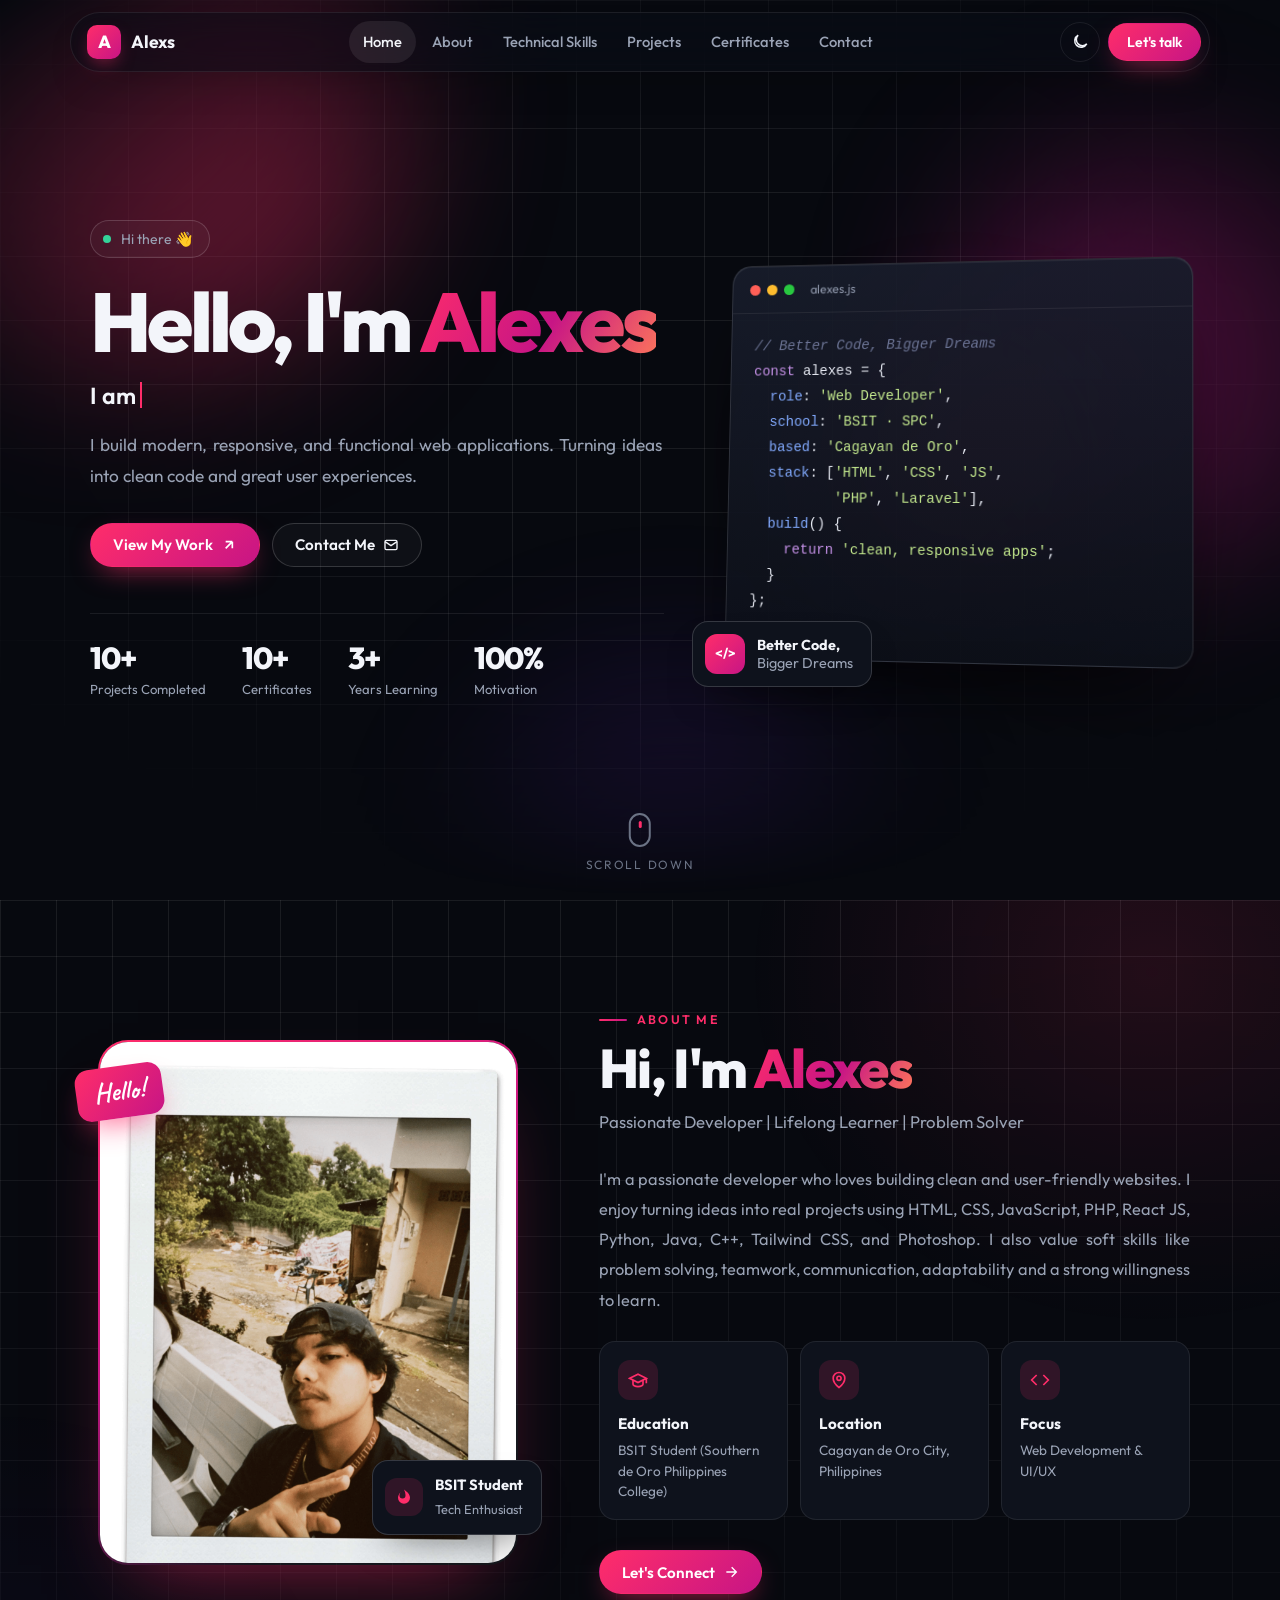
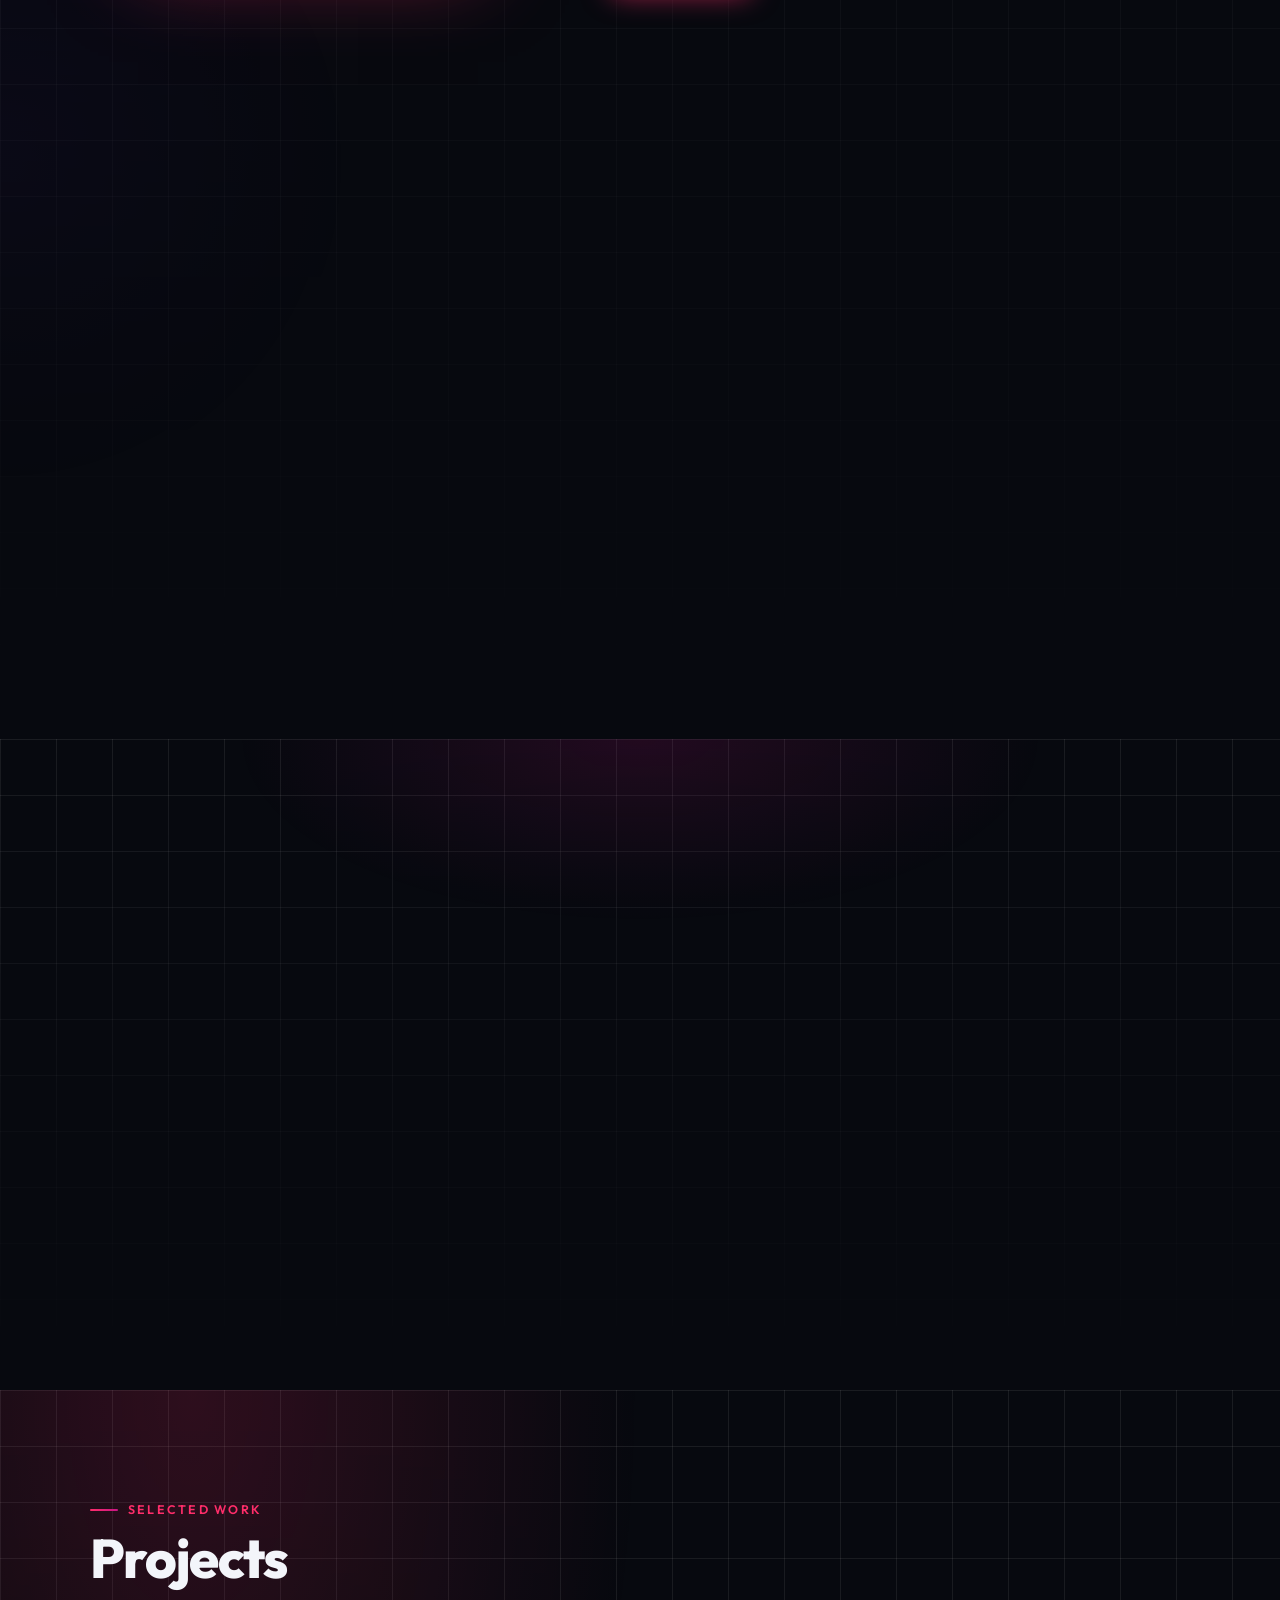
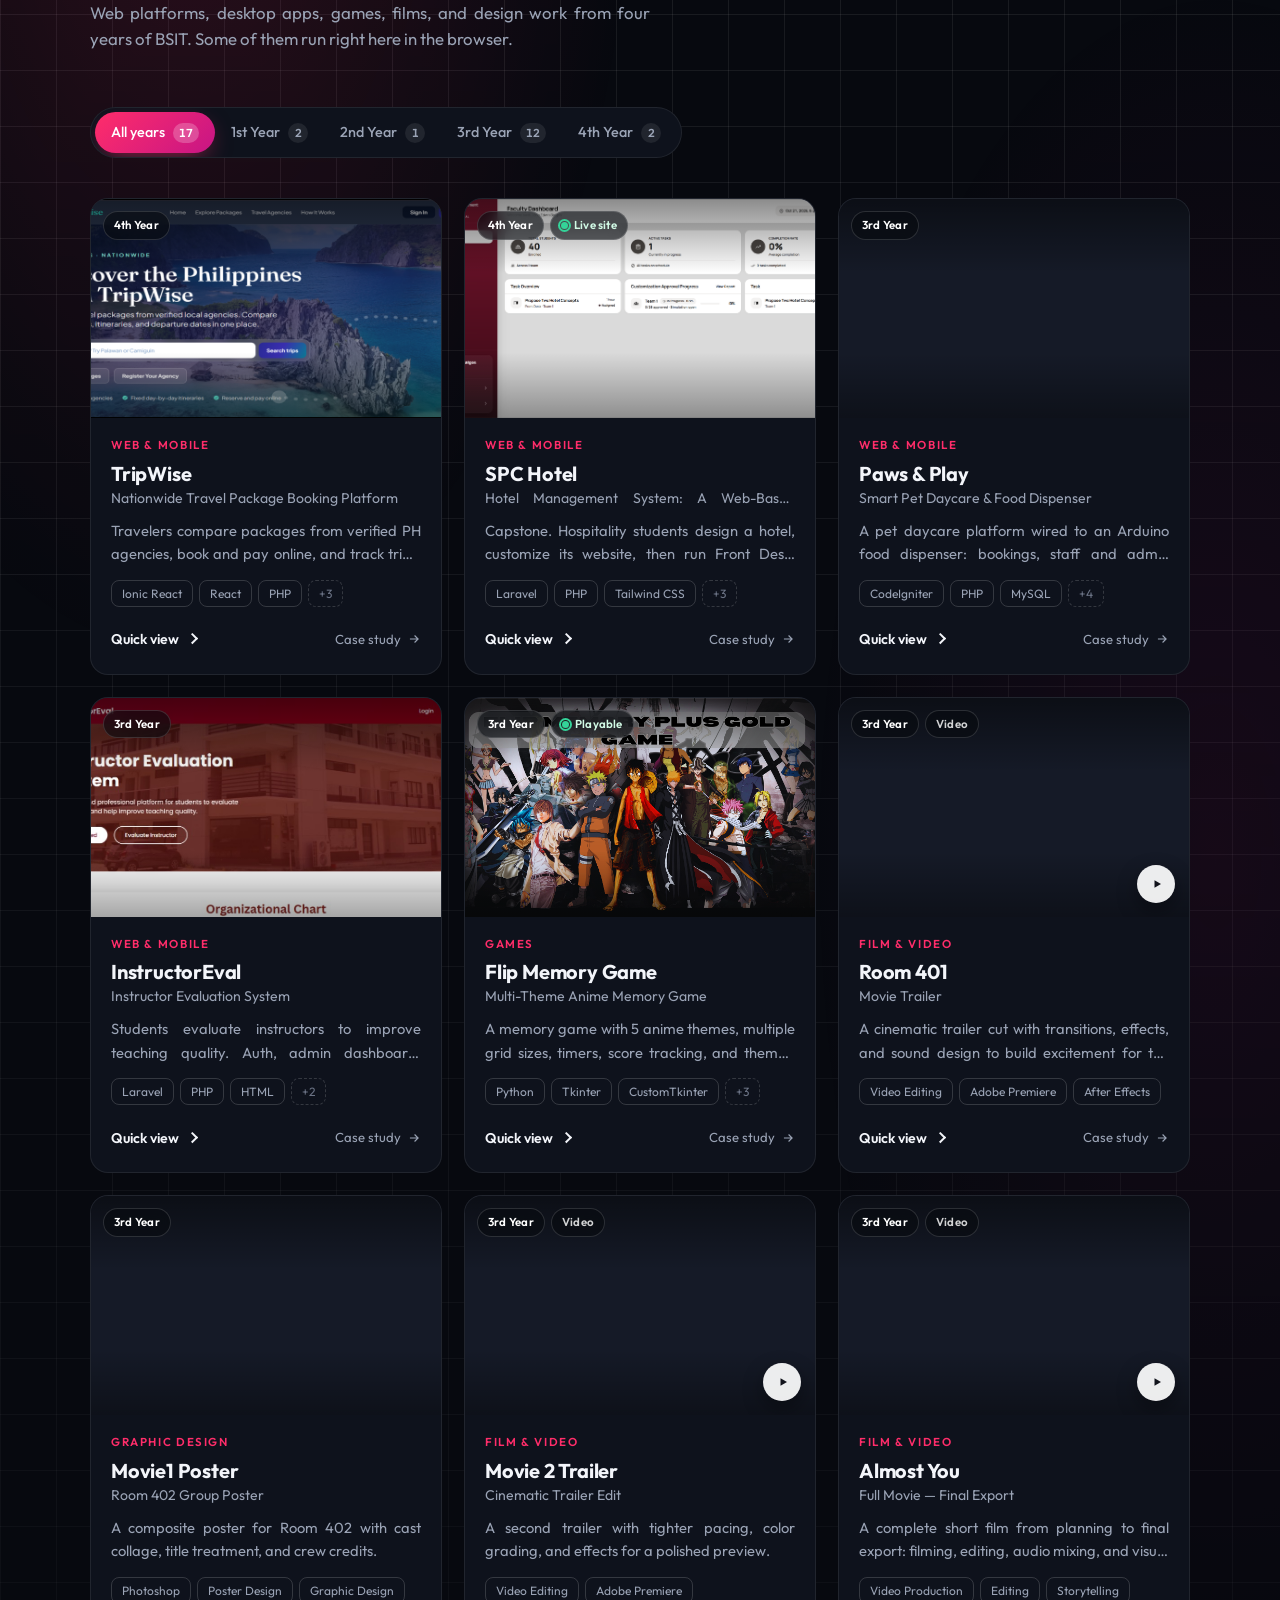
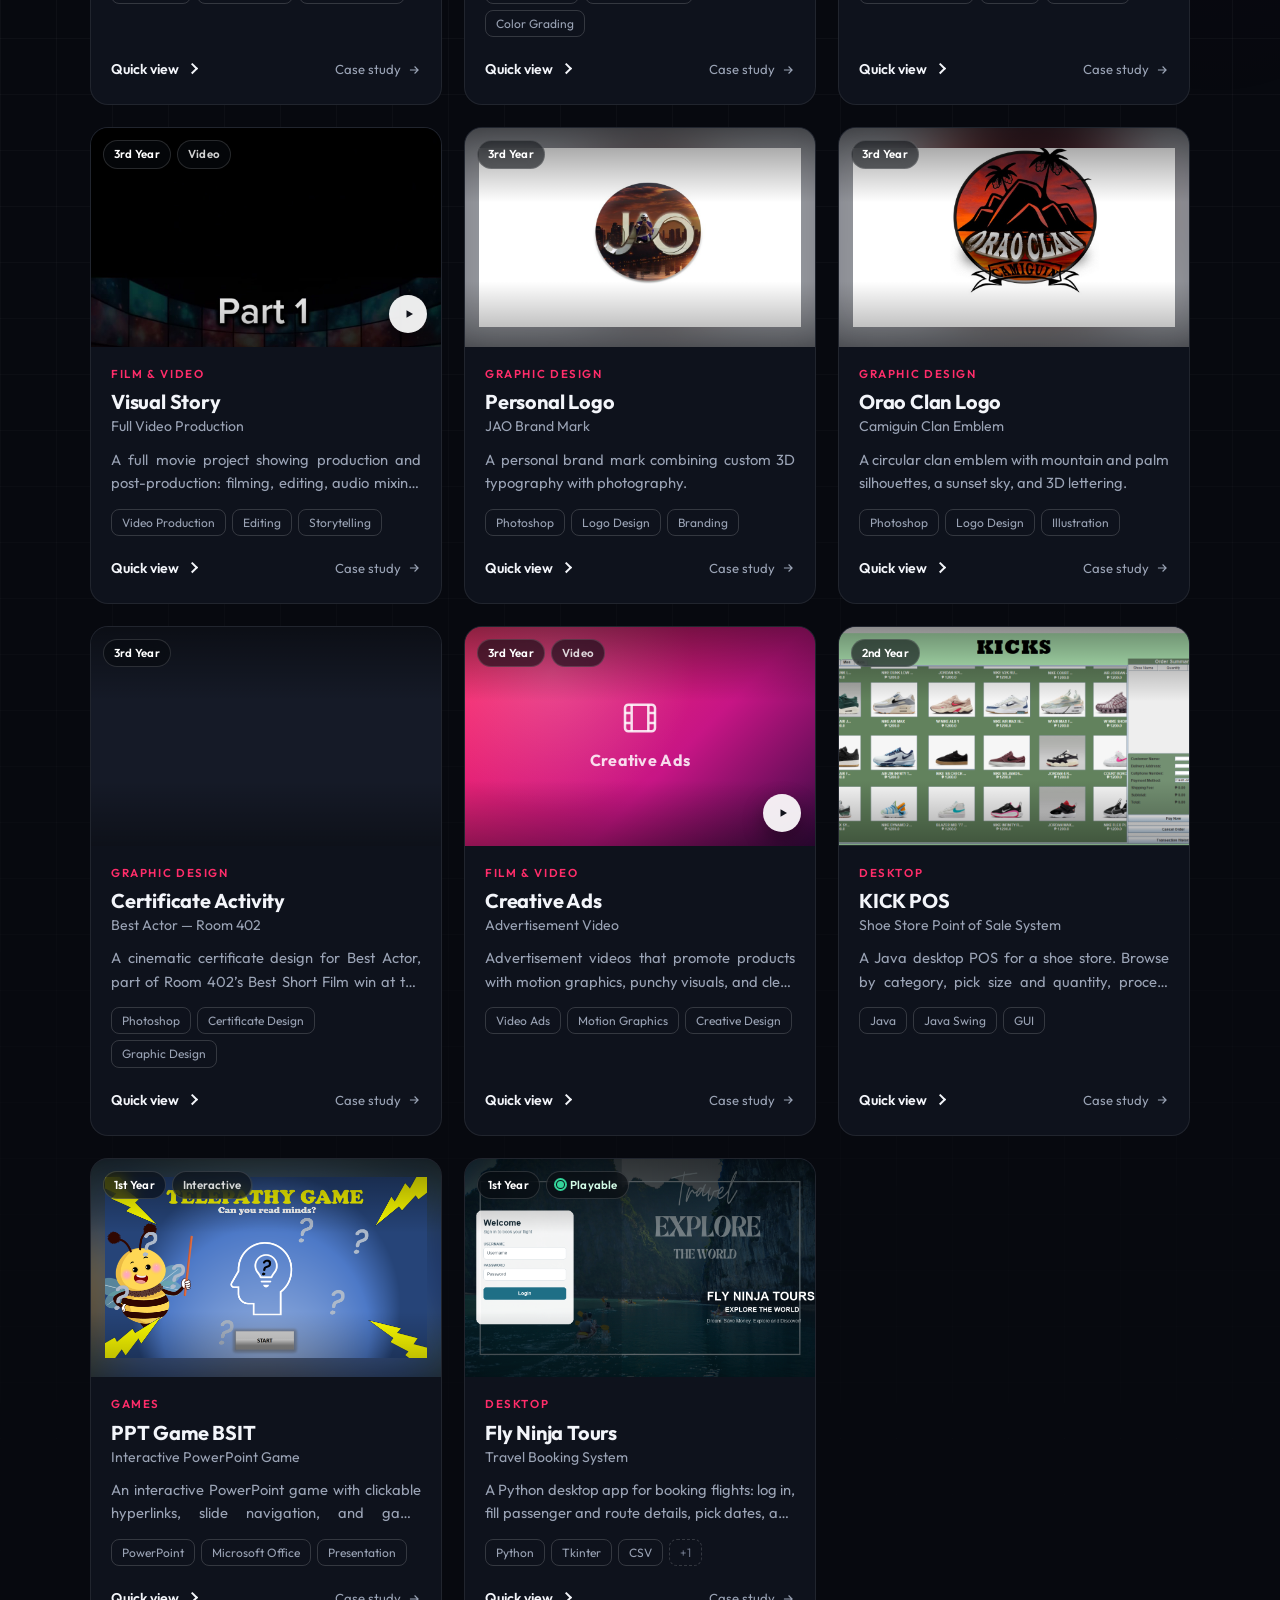
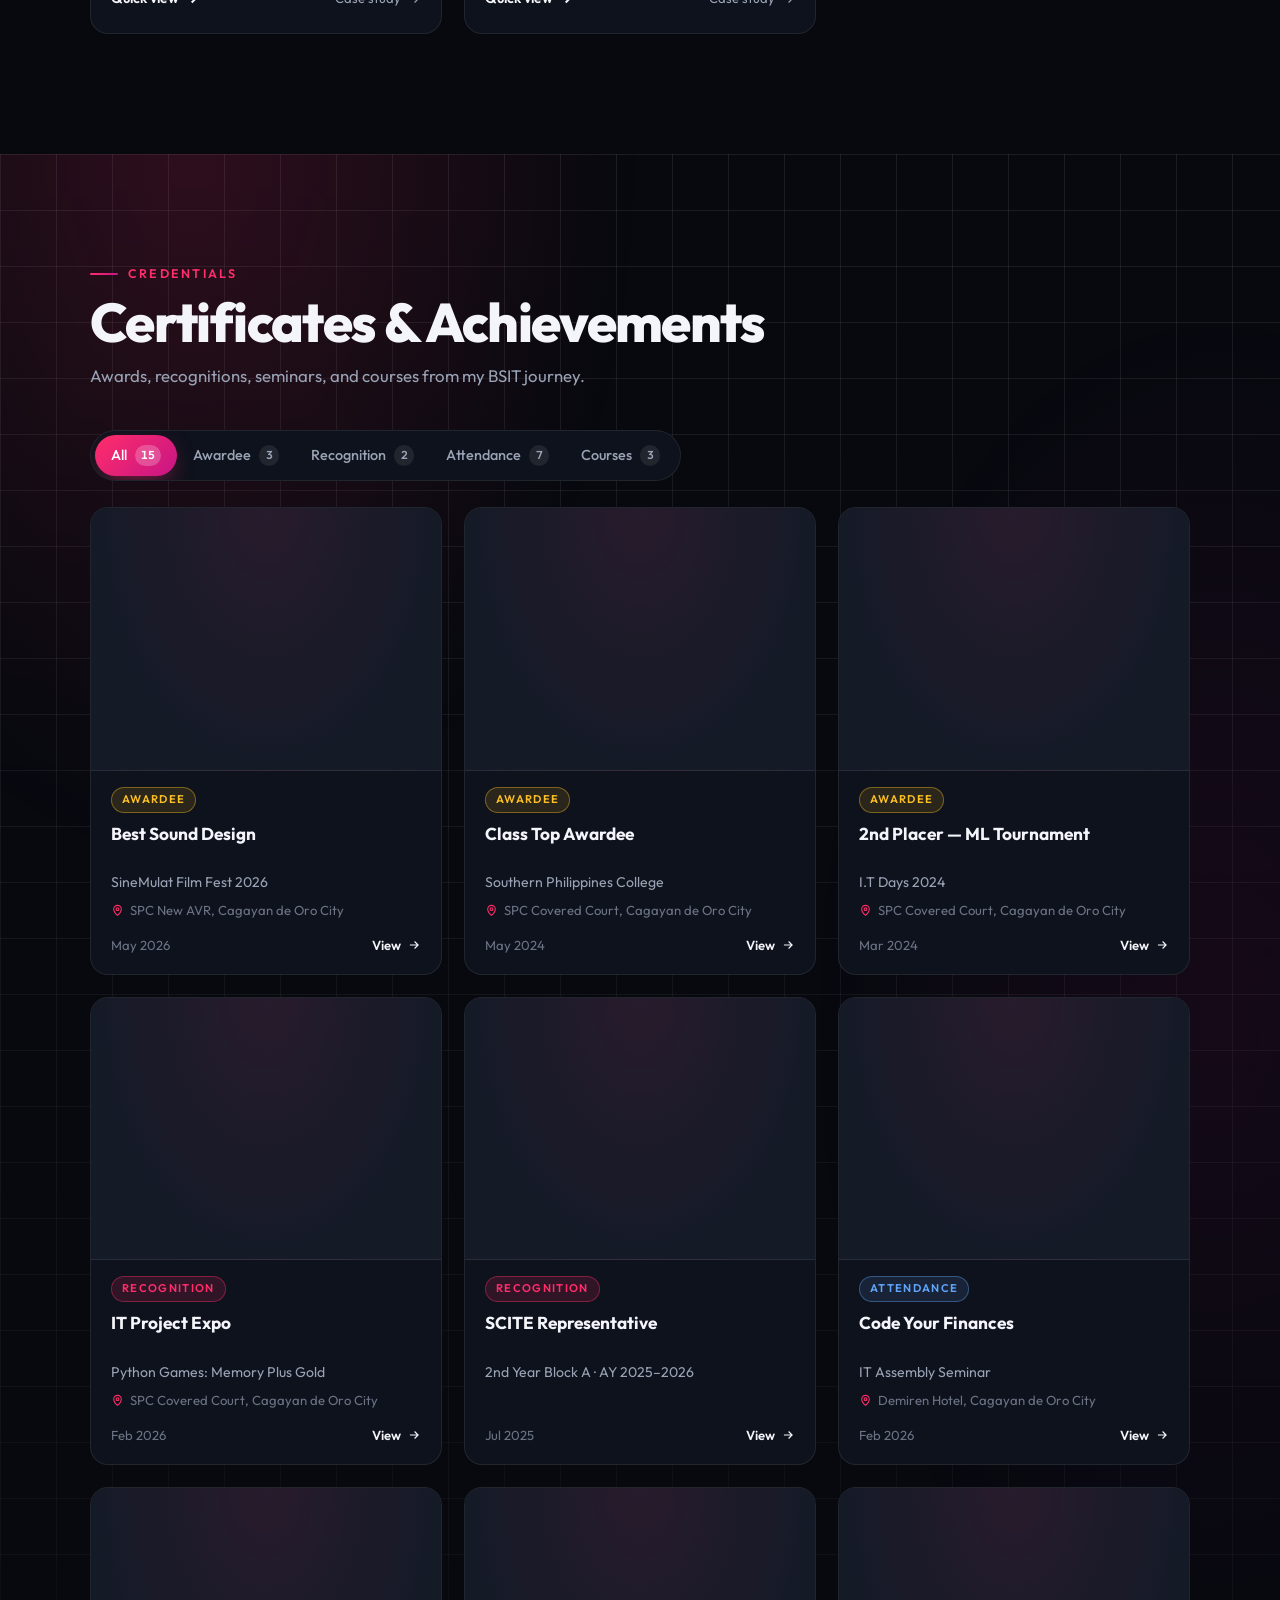
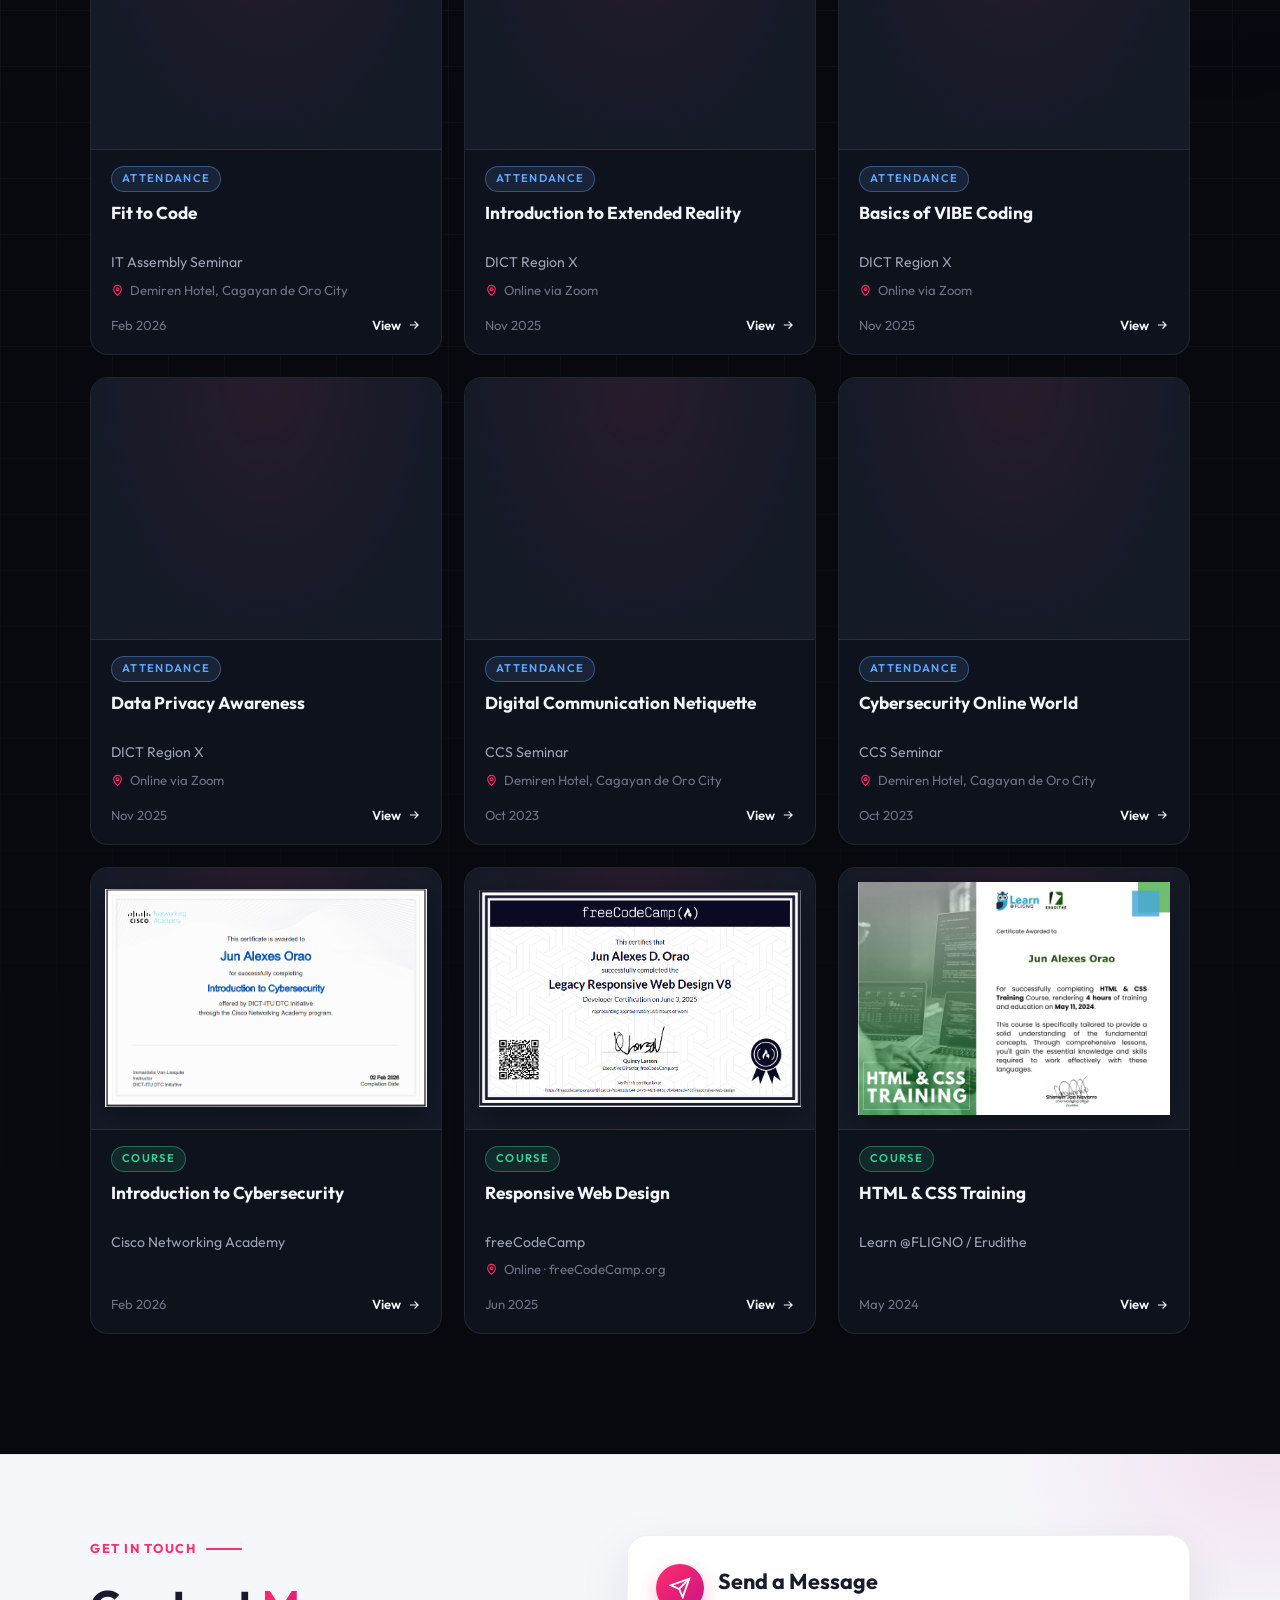
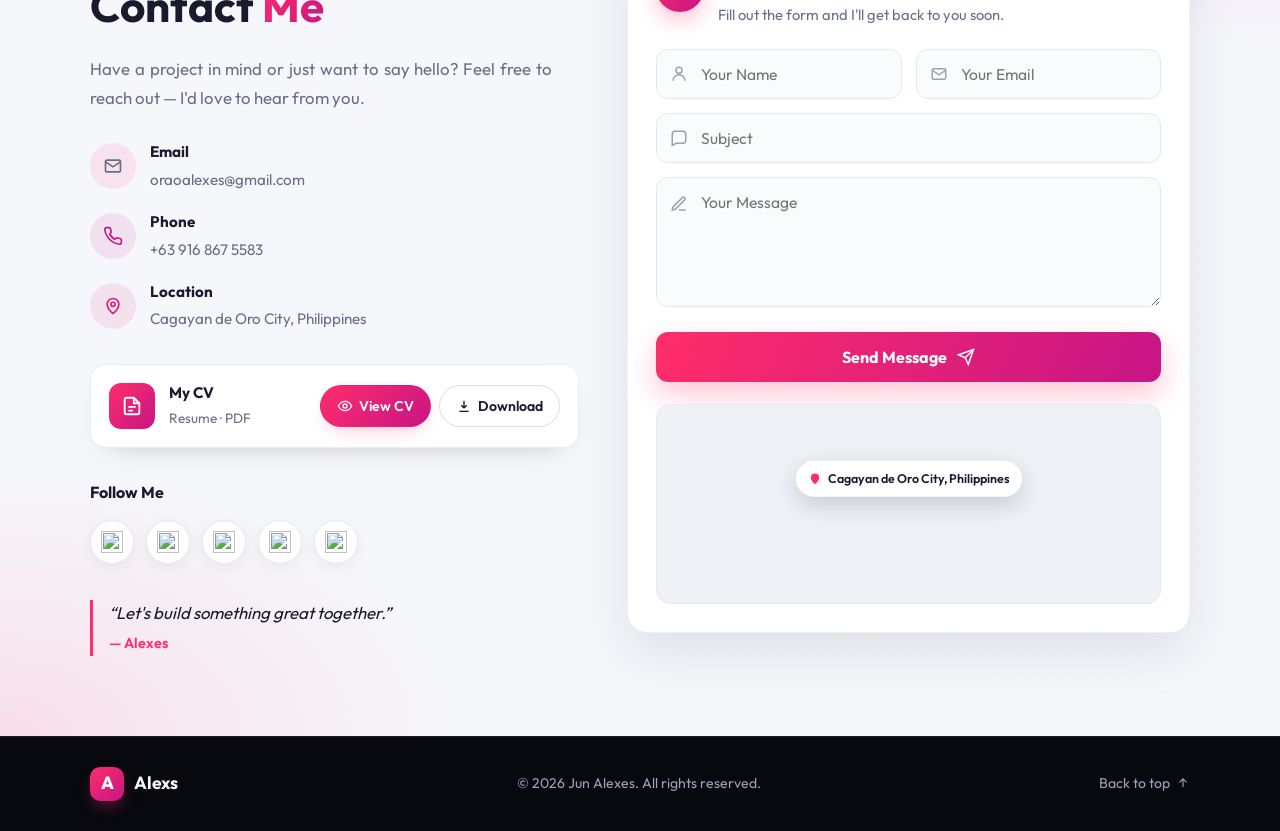
==== index.html @ 606bf6e2 "feat: initial portfolio site Modern dark redesign with projects, certificates, CV viewer and Web3For" ====
<!DOCTYPE html>
<html lang="en">

<head>
  <meta charset="UTF-8">
  <meta name="viewport" content="width=device-width, initial-scale=1.0">
  <title>Alexs</title>
  <link rel="preconnect" href="https://fonts.googleapis.com">
  <link rel="preconnect" href="https://fonts.gstatic.com" crossorigin>
  <link
    href="https://fonts.googleapis.com/css2?family=Caveat:wght@600;700&family=Outfit:wght@300;400;500;600;700;800&display=swap"
    rel="stylesheet">
  <link rel="stylesheet" href="styles.css">
  <link rel="stylesheet" href="projects-section.css">
  <link rel="stylesheet" href="certificates-section.css">
  <link rel="stylesheet" href="modern.css">
  <script>document.documentElement.classList.add("md-js");</script>
</head>

<body>

  <!-- Navigation -->
  <nav class="md-nav" aria-label="Main">
    <div class="md-nav-inner">
      <a href="#home" class="md-logo">
        <span class="md-logo-mark" aria-hidden="true">A</span>
        <span class="md-logo-text">Alexs</span>
      </a>
      <ul class="md-links" id="mdLinks">
        <li><a href="#home" class="active">Home</a></li>
        <li><a href="#about">About</a></li>
        <li><a href="#skills"> Technical Skills</a></li>
        <li><a href="#projects">Projects</a></li>
        <li><a href="#certificates">Certificates</a></li>
        <li><a href="#contact">Contact</a></li>
      </ul>
      <div class="md-nav-actions">
        <button class="md-icon-btn md-theme" id="themeToggle" type="button" aria-label="Toggle light mode">
          <svg class="icon-moon" width="18" height="18" viewBox="0 0 24 24" fill="none" stroke="currentColor"
            stroke-width="2" aria-hidden="true">
            <path d="M21 14.5A8.5 8.5 0 1 1 9.5 3a7 7 0 0 0 11.5 11.5z" />
          </svg>
          <svg class="icon-sun" width="18" height="18" viewBox="0 0 24 24" fill="none" stroke="currentColor"
            stroke-width="2" aria-hidden="true">
            <circle cx="12" cy="12" r="4" />
            <path
              d="M12 2v2M12 20v2M4.9 4.9l1.4 1.4M17.7 17.7l1.4 1.4M2 12h2M20 12h2M4.9 19.1l1.4-1.4M17.7 6.3l1.4-1.4" />
          </svg>
        </button>
        <a href="#contact" class="md-btn md-btn-primary md-nav-cta">Let's talk</a>
        <button class="md-icon-btn md-menu" id="menuBtn" type="button" aria-label="Open menu" aria-controls="mdLinks"
          aria-expanded="false">
          <svg width="20" height="20" viewBox="0 0 24 24" fill="none" stroke="currentColor" stroke-width="2"
            aria-hidden="true">
            <path d="M4 7h16M4 12h16M4 17h16" />
          </svg>
        </button>
      </div>
    </div>
  </nav>

  <!-- Hero Section -->
  <section id="home" class="pj md-hero">
    <div class="md-hero-bg" aria-hidden="true">
      <span class="md-orb md-orb-1"></span>
      <span class="md-orb md-orb-2"></span>
      <span class="md-orb md-orb-3"></span>
    </div>

    <div class="container md-hero-layout">
      <div class="md-hero-content">
        <span class="md-pill md-reveal"><span class="md-pill-dot" aria-hidden="true"></span>Hi there 👋</span>
        <h1 class="md-hero-title md-reveal">Hello, I'm <span class="md-grad">Alexes</span></h1>
        <p class="md-typing md-reveal"><span id="typingText"></span><span class="md-caret" aria-hidden="true"></span>
        </p>
        <p class="md-hero-desc md-reveal">
          I build modern, responsive, and functional web applications.
          Turning ideas into clean code and great user experiences.
        </p>
        <div class="md-hero-actions md-reveal">
          <a href="#projects" class="md-btn md-btn-primary">
            View My Work
            <svg width="16" height="16" viewBox="0 0 24 24" fill="none" stroke="currentColor" stroke-width="2.5"
              aria-hidden="true">
              <path d="M7 17L17 7M17 7H7M17 7V17" />
            </svg>
          </a>
          <a href="#contact" class="md-btn md-btn-ghost">
            Contact Me
            <svg width="16" height="16" viewBox="0 0 24 24" fill="none" stroke="currentColor" stroke-width="2"
              aria-hidden="true">
              <rect x="3" y="5" width="18" height="14" rx="2" />
              <path d="M3 7l9 6 9-6" />
            </svg>
          </a>
        </div>

        <dl class="md-hero-stats md-reveal">
          <div>
            <dt>Projects Completed</dt>
            <dd>10+</dd>
          </div>
          <div>
            <dt>Certificates</dt>
            <dd>10+</dd>
          </div>
          <div>
            <dt>Years Learning</dt>
            <dd>3+</dd>
          </div>
          <div>
            <dt>Motivation</dt>
            <dd>100%</dd>
          </div>
        </dl>
      </div>

      <div class="md-hero-visual md-reveal" aria-hidden="true">
        <div class="md-code">
          <div class="md-code-bar">
            <span></span><span></span><span></span>
            <em>alexes.js</em>
          </div>
          <pre><span class="c">// Better Code, Bigger Dreams</span>
<span class="k">const</span> alexes = {
  <span class="p">role</span>: <span class="s">'Web Developer'</span>,
  <span class="p">school</span>: <span class="s">'BSIT · SPC'</span>,
  <span class="p">based</span>: <span class="s">'Cagayan de Oro'</span>,
  <span class="p">stack</span>: [<span class="s">'HTML'</span>, <span class="s">'CSS'</span>, <span class="s">'JS'</span>,
          <span class="s">'PHP'</span>, <span class="s">'Laravel'</span>],
  <span class="p">build</span>() {
    <span class="k">return</span> <span class="s">'clean, responsive apps'</span>;
  }
};</pre>
        </div>
        <div class="md-float md-float-1">
          <span class="md-float-icon">&lt;/&gt;</span>
          <div><strong>Better Code,</strong><span>Bigger Dreams</span></div>
        </div>
      </div>
    </div>

    <a href="#about" class="md-scroll">
      <span class="md-scroll-mouse" aria-hidden="true"></span>
      Scroll Down
    </a>
  </section>

  <!-- About Section -->
  <section id="about" class="pj md-about">
    <div class="pj-bg" aria-hidden="true"></div>
    <div class="container">
      <div class="md-about-grid">
        <div class="md-about-visual md-reveal">
          <div class="md-photo">
            <img src="port.png" alt="Alexes">
          </div>
          <span class="md-hello">Hello!</span>
          <div class="md-status">
            <span class="md-status-icon" aria-hidden="true">
              <svg width="18" height="18" viewBox="0 0 24 24" fill="currentColor">
                <path
                  d="M12 2c1.5 3.5 2 5.5 2 8a4 4 0 1 1-8 0c0-1.5.5-3 1.2-4.5C5.5 8 4 10.2 4 13a8 8 0 0 0 16 0c0-4.5-3.5-7.5-8-11z" />
              </svg>
            </span>
            <div>
              <strong>BSIT Student</strong>
              <span>Tech Enthusiast</span>
            </div>
          </div>
        </div>

        <div class="md-about-content md-reveal">
          <header class="pj-head md-head">
            <span class="pj-eyebrow">About Me</span>
            <h2>Hi, I'm <span class="md-grad">Alexes</span></h2>
            <p class="pj-lede">Passionate Developer | Lifelong Learner | Problem Solver</p>
          </header>
          <p class="md-bio">
            I'm a passionate developer who loves building clean and user-friendly websites.
            I enjoy turning ideas into real projects using HTML, CSS, JavaScript, PHP, React JS, Python, Java, C++,
            Tailwind CSS, and Photoshop.
            I also value soft skills like problem solving, teamwork, communication, adaptability and a strong
            willingness to learn.
          </p>

          <ul class="md-highlights">
            <li>
              <span class="md-hl-icon" aria-hidden="true">
                <svg width="20" height="20" viewBox="0 0 24 24" fill="none" stroke="currentColor" stroke-width="2">
                  <path d="M22 10v6M2 10l10-5 10 5-10 5z" />
                  <path d="M6 12v5c0 1 2 3 6 3s6-2 6-3v-5" />
                </svg>
              </span>
              <strong>Education</strong>
              <span>BSIT Student (Southern de Oro Philippines College)</span>
            </li>
            <li>
              <span class="md-hl-icon" aria-hidden="true">
                <svg width="20" height="20" viewBox="0 0 24 24" fill="none" stroke="currentColor" stroke-width="2">
                  <path d="M12 21s7-5.2 7-11a7 7 0 1 0-14 0c0 5.8 7 11 7 11z" />
                  <circle cx="12" cy="10" r="2.5" />
                </svg>
              </span>
              <strong>Location</strong>
              <span>Cagayan de Oro City, Philippines</span>
            </li>
            <li>
              <span class="md-hl-icon" aria-hidden="true">
                <svg width="20" height="20" viewBox="0 0 24 24" fill="none" stroke="currentColor" stroke-width="2">
                  <polyline points="16 18 22 12 16 6" />
                  <polyline points="8 6 2 12 8 18" />
                </svg>
              </span>
              <strong>Focus</strong>
              <span>Web Development &amp; UI/UX</span>
            </li>
          </ul>

          <a href="#contact" class="md-btn md-btn-primary">
            Let's Connect
            <svg width="16" height="16" viewBox="0 0 24 24" fill="none" stroke="currentColor" stroke-width="2"
              aria-hidden="true">
              <path d="M5 12h14M13 5l7 7-7 7" />
            </svg>
          </a>
        </div>
      </div>

      <!-- Timeline -->
      <div class="md-journey md-reveal">
        <header class="pj-head md-head">
          <span class="pj-eyebrow">Timeline</span>
          <h2>My College Journey</h2>
          <p class="pj-lede">Click each year to explore my experience</p>
        </header>

        <div class="md-steps">
          <div class="md-track" aria-hidden="true">
            <div class="md-track-fill" id="timelineProgress"></div>
          </div>
          <button class="md-step active" type="button" data-year="1">
            <span class="md-step-dot">1</span>
            <span class="md-step-label">1st Year</span>
          </button>
          <button class="md-step" type="button" data-year="2">
            <span class="md-step-dot">2</span>
            <span class="md-step-label">2nd Year</span>
          </button>
          <button class="md-step" type="button" data-year="3">
            <span class="md-step-dot">3</span>
            <span class="md-step-label">3rd Year</span>
          </button>
          <button class="md-step" type="button" data-year="4">
            <span class="md-step-dot">4</span>
            <span class="md-step-label">4th Year</span>
          </button>
        </div>

        <div class="md-journey-card fade-in" id="timelineDescription">
          <span class="md-badge">Year 2024-2025</span>
          <h3>First Year</h3>
          <p>
            When I started college, everything was new to me. I was nervous because I did not know what to expect. I met
            new classmates, new teachers, and learned many new subjects. We were taught Java and Python, which
            introduced me to programming. At first, it was hard to adjust, but I did my best to attend classes, finish
            my assignments, and learn from my mistakes. My first year helped me become more responsible and confident.
          </p>
        </div>

        <div class="md-locked" id="lockedMessage">
          <svg width="20" height="20" viewBox="0 0 24 24" fill="none" stroke="currentColor" stroke-width="2"
            aria-hidden="true">
            <rect x="5" y="11" width="14" height="10" rx="2" />
            <path d="M8 11V7a4 4 0 0 1 8 0v4" />
          </svg>
          <p>4th Year is still in progress. Check back soon!</p>
        </div>
      </div>
    </div>
  </section>

  <!-- Skills Section -->
  <section id="skills" class="pj md-skills">
    <div class="pj-bg" aria-hidden="true"></div>
    <div class="container">
      <header class="pj-head md-head md-reveal">
        <span class="pj-eyebrow">Toolbox</span>
        <h2>Technical Skills</h2>
      </header>
      <ul class="md-skills-grid md-reveal">
        <li class="md-skill"><span class="md-skill-logo"><img
              src="https://cdn.jsdelivr.net/gh/devicons/devicon/icons/html5/html5-original.svg" alt=""
              loading="lazy"></span>HTML</li>
        <li class="md-skill"><span class="md-skill-logo"><img
              src="https://cdn.jsdelivr.net/gh/devicons/devicon/icons/css3/css3-original.svg" alt=""
              loading="lazy"></span>CSS</li>
        <li class="md-skill"><span class="md-skill-logo"><img
              src="https://cdn.jsdelivr.net/gh/devicons/devicon/icons/javascript/javascript-original.svg" alt=""
              loading="lazy"></span>JavaScript</li>
        <li class="md-skill"><span class="md-skill-logo"><img
              src="https://cdn.jsdelivr.net/gh/devicons/devicon/icons/php/php-original.svg" alt=""
              loading="lazy"></span>PHP</li>
        <li class="md-skill"><span class="md-skill-logo"><img
              src="https://cdn.jsdelivr.net/gh/devicons/devicon/icons/tailwindcss/tailwindcss-original.svg" alt=""
              loading="lazy"></span>Tailwind</li>
        <li class="md-skill"><span class="md-skill-logo"><img
              src="https://cdn.jsdelivr.net/gh/devicons/devicon/icons/photoshop/photoshop-original.svg" alt=""
              loading="lazy"></span>Photoshop</li>
        <li class="md-skill"><span class="md-skill-logo"><img
              src="https://cdn.jsdelivr.net/gh/devicons/devicon/icons/java/java-original.svg" alt=""
              loading="lazy"></span>Java</li>
        <li class="md-skill"><span class="md-skill-logo"><img
              src="https://cdn.jsdelivr.net/gh/devicons/devicon/icons/python/python-original.svg" alt=""
              loading="lazy"></span>Python</li>
        <li class="md-skill"><span class="md-skill-logo"><img
              src="https://cdn.jsdelivr.net/gh/devicons/devicon/icons/react/react-original.svg" alt=""
              loading="lazy"></span>React JS</li>
        <li class="md-skill"><span class="md-skill-logo"><img
              src="https://cdn.jsdelivr.net/gh/devicons/devicon/icons/cplusplus/cplusplus-original.svg" alt=""
              loading="lazy"></span>C++</li>
      </ul>
    </div>
  </section>

  <!-- Projects Section (cards are rendered by projects-section.js from projects-data.js) -->
  <section id="projects" class="projects pj">
    <div class="pj-bg" aria-hidden="true"></div>
    <div class="container">

      <header class="pj-head">
        <span class="pj-eyebrow">Selected work</span>
        <h2>Projects</h2>
        <p class="pj-lede">Web platforms, desktop apps, games, films, and design work from four years of BSIT. Some of
          them run right here in the browser.</p>
      </header>

      <div class="pj-toolbar">
        <div class="pj-years" role="tablist" aria-label="Filter by year" id="pjYears"></div>
      </div>

      <div class="pj-grid" id="pjGrid"></div>

      <div class="pj-empty" id="pjEmpty" hidden>
        <p class="pj-empty-title">No projects match those filters.</p>
        <button type="button" class="pj-btn pj-btn-ghost" id="pjReset">Clear filters</button>
      </div>
    </div>

    <!-- Quick view -->
    <dialog class="pj-modal" id="pjModal" aria-labelledby="pjModalTitle">
      <div class="pj-modal-inner">
        <div class="pj-stage-wrap">
          <div class="pj-stage-tabs" id="pjStageTabs" hidden>
            <button type="button" class="active" data-stage="gallery">Gallery</button>
            <button type="button" data-stage="demo">
              <span class="pj-live-dot" aria-hidden="true"></span> Try it live
            </button>
          </div>
          <div class="pj-stage" id="pjStage"></div>
          <div class="pj-thumbs" id="pjThumbs"></div>
        </div>

        <div class="pj-modal-info">
          <div class="pj-modal-meta" id="pjModalMeta"></div>
          <h3 id="pjModalTitle"></h3>
          <p class="pj-modal-sub" id="pjModalSub"></p>
          <p class="pj-modal-desc" id="pjModalDesc"></p>
          <div class="pj-modal-tags" id="pjModalTags"></div>
          <div class="pj-modal-actions" id="pjModalActions"></div>
          <div class="pj-modal-nav">
            <button type="button" class="pj-btn pj-btn-ghost" id="pjPrev" aria-label="Previous project">
              <svg width="16" height="16" viewBox="0 0 24 24" fill="none" stroke="currentColor" stroke-width="2"
                aria-hidden="true">
                <path d="m15 18-6-6 6-6" />
              </svg>
              <span>Prev</span>
            </button>
            <span class="pj-modal-count" id="pjModalCount"></span>
            <button type="button" class="pj-btn pj-btn-ghost" id="pjNext" aria-label="Next project">
              <span>Next</span>
              <svg width="16" height="16" viewBox="0 0 24 24" fill="none" stroke="currentColor" stroke-width="2"
                aria-hidden="true">
                <path d="m9 18 6-6-6-6" />
              </svg>
            </button>
          </div>
        </div>

        <button type="button" class="pj-close" id="pjClose" aria-label="Close">
          <svg width="18" height="18" viewBox="0 0 24 24" fill="none" stroke="currentColor" stroke-width="2"
            aria-hidden="true">
            <path d="M18 6 6 18M6 6l12 12" />
          </svg>
        </button>
      </div>
    </dialog>
  </section>

  <!-- Certificates Section (tabs handled by certificates-section.js) -->
  <section id="certificates" class="pj ct">
    <div class="pj-bg" aria-hidden="true"></div>
    <div class="container">

      <header class="pj-head">
        <span class="pj-eyebrow">Credentials</span>
        <h2>Certificates &amp; Achievements</h2>
        <p class="pj-lede">Awards, recognitions, seminars, and courses from my BSIT journey.</p>
      </header>

      <div class="ct-toolbar">
        <div class="pj-years" role="tablist" aria-label="Filter certificates" id="ctTabs">
          <button type="button" role="tab" class="pj-year" data-cat="all"><span>All</span><span
              class="pj-count"></span></button>
          <button type="button" role="tab" class="pj-year" data-cat="awardee"><span>Awardee</span><span
              class="pj-count"></span></button>
          <button type="button" role="tab" class="pj-year" data-cat="recognition"><span>Recognition</span><span
              class="pj-count"></span></button>
          <button type="button" role="tab" class="pj-year" data-cat="attendance"><span>Attendance</span><span
              class="pj-count"></span></button>
          <button type="button" role="tab" class="pj-year" data-cat="course"><span>Courses</span><span
              class="pj-count"></span></button>
          <span class="pj-year-pill" aria-hidden="true"></span>
        </div>
      </div>

      <div class="ct-grid" id="ctGrid" role="tabpanel" aria-labelledby="ctTabs">
        <a class="ct-card" href="certificate.html?id=best-sound-design" data-cat="awardee">
          <div class="ct-thumb">
            <img src="images/certificates/best-sound-design.jpg" alt="Best Sound Design certificate" loading="lazy"
              decoding="async">
          </div>
          <div class="ct-body">
            <span class="ct-badge ct-badge-awardee">Awardee</span>
            <h3 class="ct-title">Best Sound Design</h3>
            <p class="ct-org">SineMulat Film Fest 2026</p>
            <p class="ct-venue"><svg width="13" height="13" viewBox="0 0 24 24" fill="none" stroke="currentColor"
                stroke-width="2" aria-hidden="true">
                <path d="M12 21s-7-6.2-7-11.5a7 7 0 0 1 14 0C19 14.8 12 21 12 21z" />
                <circle cx="12" cy="9.5" r="2.5" />
              </svg><span>SPC New AVR, Cagayan de Oro City</span></p>
            <div class="ct-foot">
              <time>May 2026</time>
              <span class="ct-view">View <svg width="14" height="14" viewBox="0 0 24 24" fill="none"
                  stroke="currentColor" stroke-width="2" aria-hidden="true">
                  <path d="M5 12h14m-6-6 6 6-6 6" />
                </svg></span>
            </div>
          </div>
        </a>
        <a class="ct-card" href="certificate.html?id=class-top-awardee" data-cat="awardee">
          <div class="ct-thumb">
            <img src="images/certificates/class-top-awardee.jpg" alt="Class Top Awardee certificate" loading="lazy"
              decoding="async">
          </div>
          <div class="ct-body">
            <span class="ct-badge ct-badge-awardee">Awardee</span>
            <h3 class="ct-title">Class Top Awardee</h3>
            <p class="ct-org">Southern Philippines College</p>
            <p class="ct-venue"><svg width="13" height="13" viewBox="0 0 24 24" fill="none" stroke="currentColor"
                stroke-width="2" aria-hidden="true">
                <path d="M12 21s-7-6.2-7-11.5a7 7 0 0 1 14 0C19 14.8 12 21 12 21z" />
                <circle cx="12" cy="9.5" r="2.5" />
              </svg><span>SPC Covered Court, Cagayan de Oro City</span></p>
            <div class="ct-foot">
              <time>May 2024</time>
              <span class="ct-view">View <svg width="14" height="14" viewBox="0 0 24 24" fill="none"
                  stroke="currentColor" stroke-width="2" aria-hidden="true">
                  <path d="M5 12h14m-6-6 6 6-6 6" />
                </svg></span>
            </div>
          </div>
        </a>
        <a class="ct-card" href="certificate.html?id=egame-ml-2nd" data-cat="awardee">
          <div class="ct-thumb">
            <img src="images/certificates/egame-ml-2nd-placer.jpg" alt="2nd Placer — ML Tournament certificate"
              loading="lazy" decoding="async">
          </div>
          <div class="ct-body">
            <span class="ct-badge ct-badge-awardee">Awardee</span>
            <h3 class="ct-title">2nd Placer — ML Tournament</h3>
            <p class="ct-org">I.T Days 2024</p>
            <p class="ct-venue"><svg width="13" height="13" viewBox="0 0 24 24" fill="none" stroke="currentColor"
                stroke-width="2" aria-hidden="true">
                <path d="M12 21s-7-6.2-7-11.5a7 7 0 0 1 14 0C19 14.8 12 21 12 21z" />
                <circle cx="12" cy="9.5" r="2.5" />
              </svg><span>SPC Covered Court, Cagayan de Oro City</span></p>
            <div class="ct-foot">
              <time>Mar 2024</time>
              <span class="ct-view">View <svg width="14" height="14" viewBox="0 0 24 24" fill="none"
                  stroke="currentColor" stroke-width="2" aria-hidden="true">
                  <path d="M5 12h14m-6-6 6 6-6 6" />
                </svg></span>
            </div>
          </div>
        </a>
        <a class="ct-card" href="certificate.html?id=it-project-expo" data-cat="recognition">
          <div class="ct-thumb">
            <img src="images/certificates/it-project-expo.jpg" alt="IT Project Expo certificate" loading="lazy"
              decoding="async">
          </div>
          <div class="ct-body">
            <span class="ct-badge ct-badge-recognition">Recognition</span>
            <h3 class="ct-title">IT Project Expo</h3>
            <p class="ct-org">Python Games: Memory Plus Gold</p>
            <p class="ct-venue"><svg width="13" height="13" viewBox="0 0 24 24" fill="none" stroke="currentColor"
                stroke-width="2" aria-hidden="true">
                <path d="M12 21s-7-6.2-7-11.5a7 7 0 0 1 14 0C19 14.8 12 21 12 21z" />
                <circle cx="12" cy="9.5" r="2.5" />
              </svg><span>SPC Covered Court, Cagayan de Oro City</span></p>
            <div class="ct-foot">
              <time>Feb 2026</time>
              <span class="ct-view">View <svg width="14" height="14" viewBox="0 0 24 24" fill="none"
                  stroke="currentColor" stroke-width="2" aria-hidden="true">
                  <path d="M5 12h14m-6-6 6 6-6 6" />
                </svg></span>
            </div>
          </div>
        </a>
        <a class="ct-card" href="certificate.html?id=scite-representative" data-cat="recognition">
          <div class="ct-thumb">
            <img src="images/certificates/scite-2nd-year-representative.jpg" alt="SCITE Representative certificate"
              loading="lazy" decoding="async">
          </div>
          <div class="ct-body">
            <span class="ct-badge ct-badge-recognition">Recognition</span>
            <h3 class="ct-title">SCITE Representative</h3>
            <p class="ct-org">2nd Year Block A · AY 2025–2026</p>
            <p class="ct-venue" aria-hidden="true"></p>
            <div class="ct-foot">
              <time>Jul 2025</time>
              <span class="ct-view">View <svg width="14" height="14" viewBox="0 0 24 24" fill="none"
                  stroke="currentColor" stroke-width="2" aria-hidden="true">
                  <path d="M5 12h14m-6-6 6 6-6 6" />
                </svg></span>
            </div>
          </div>
        </a>
        <a class="ct-card" href="certificate.html?id=code-your-finances" data-cat="attendance">
          <div class="ct-thumb">
            <img src="images/certificates/code-your-finances.jpg" alt="Code Your Finances certificate" loading="lazy"
              decoding="async">
          </div>
          <div class="ct-body">
            <span class="ct-badge ct-badge-attendance">Attendance</span>
            <h3 class="ct-title">Code Your Finances</h3>
            <p class="ct-org">IT Assembly Seminar</p>
            <p class="ct-venue"><svg width="13" height="13" viewBox="0 0 24 24" fill="none" stroke="currentColor"
                stroke-width="2" aria-hidden="true">
                <path d="M12 21s-7-6.2-7-11.5a7 7 0 0 1 14 0C19 14.8 12 21 12 21z" />
                <circle cx="12" cy="9.5" r="2.5" />
              </svg><span>Demiren Hotel, Cagayan de Oro City</span></p>
            <div class="ct-foot">
              <time>Feb 2026</time>
              <span class="ct-view">View <svg width="14" height="14" viewBox="0 0 24 24" fill="none"
                  stroke="currentColor" stroke-width="2" aria-hidden="true">
                  <path d="M5 12h14m-6-6 6 6-6 6" />
                </svg></span>
            </div>
          </div>
        </a>
        <a class="ct-card" href="certificate.html?id=fit-to-code" data-cat="attendance">
          <div class="ct-thumb">
            <img src="images/certificates/fit-to-code.jpg" alt="Fit to Code certificate" loading="lazy"
              decoding="async">
          </div>
          <div class="ct-body">
            <span class="ct-badge ct-badge-attendance">Attendance</span>
            <h3 class="ct-title">Fit to Code</h3>
            <p class="ct-org">IT Assembly Seminar</p>
            <p class="ct-venue"><svg width="13" height="13" viewBox="0 0 24 24" fill="none" stroke="currentColor"
                stroke-width="2" aria-hidden="true">
                <path d="M12 21s-7-6.2-7-11.5a7 7 0 0 1 14 0C19 14.8 12 21 12 21z" />
                <circle cx="12" cy="9.5" r="2.5" />
              </svg><span>Demiren Hotel, Cagayan de Oro City</span></p>
            <div class="ct-foot">
              <time>Feb 2026</time>
              <span class="ct-view">View <svg width="14" height="14" viewBox="0 0 24 24" fill="none"
                  stroke="currentColor" stroke-width="2" aria-hidden="true">
                  <path d="M5 12h14m-6-6 6 6-6 6" />
                </svg></span>
            </div>
          </div>
        </a>
        <a class="ct-card" href="certificate.html?id=extended-reality" data-cat="attendance">
          <div class="ct-thumb">
            <img src="images/certificates/introduction-to-extended-reality.png"
              alt="Introduction to Extended Reality certificate" loading="lazy" decoding="async">
          </div>
          <div class="ct-body">
            <span class="ct-badge ct-badge-attendance">Attendance</span>
            <h3 class="ct-title">Introduction to Extended Reality</h3>
            <p class="ct-org">DICT Region X</p>
            <p class="ct-venue"><svg width="13" height="13" viewBox="0 0 24 24" fill="none" stroke="currentColor"
                stroke-width="2" aria-hidden="true">
                <path d="M12 21s-7-6.2-7-11.5a7 7 0 0 1 14 0C19 14.8 12 21 12 21z" />
                <circle cx="12" cy="9.5" r="2.5" />
              </svg><span>Online via Zoom</span></p>
            <div class="ct-foot">
              <time>Nov 2025</time>
              <span class="ct-view">View <svg width="14" height="14" viewBox="0 0 24 24" fill="none"
                  stroke="currentColor" stroke-width="2" aria-hidden="true">
                  <path d="M5 12h14m-6-6 6 6-6 6" />
                </svg></span>
            </div>
          </div>
        </a>
        <a class="ct-card" href="certificate.html?id=vibe-coding" data-cat="attendance">
          <div class="ct-thumb">
            <img src="images/certificates/vibe-coding-basics.png" alt="Basics of VIBE Coding certificate" loading="lazy"
              decoding="async">
          </div>
          <div class="ct-body">
            <span class="ct-badge ct-badge-attendance">Attendance</span>
            <h3 class="ct-title">Basics of VIBE Coding</h3>
            <p class="ct-org">DICT Region X</p>
            <p class="ct-venue"><svg width="13" height="13" viewBox="0 0 24 24" fill="none" stroke="currentColor"
                stroke-width="2" aria-hidden="true">
                <path d="M12 21s-7-6.2-7-11.5a7 7 0 0 1 14 0C19 14.8 12 21 12 21z" />
                <circle cx="12" cy="9.5" r="2.5" />
              </svg><span>Online via Zoom</span></p>
            <div class="ct-foot">
              <time>Nov 2025</time>
              <span class="ct-view">View <svg width="14" height="14" viewBox="0 0 24 24" fill="none"
                  stroke="currentColor" stroke-width="2" aria-hidden="true">
                  <path d="M5 12h14m-6-6 6 6-6 6" />
                </svg></span>
            </div>
          </div>
        </a>
        <a class="ct-card" href="certificate.html?id=data-privacy-awareness" data-cat="attendance">
          <div class="ct-thumb">
            <img src="images/certificates/data-privacy-awareness.png" alt="Data Privacy Awareness certificate"
              loading="lazy" decoding="async">
          </div>
          <div class="ct-body">
            <span class="ct-badge ct-badge-attendance">Attendance</span>
            <h3 class="ct-title">Data Privacy Awareness</h3>
            <p class="ct-org">DICT Region X</p>
            <p class="ct-venue"><svg width="13" height="13" viewBox="0 0 24 24" fill="none" stroke="currentColor"
                stroke-width="2" aria-hidden="true">
                <path d="M12 21s-7-6.2-7-11.5a7 7 0 0 1 14 0C19 14.8 12 21 12 21z" />
                <circle cx="12" cy="9.5" r="2.5" />
              </svg><span>Online via Zoom</span></p>
            <div class="ct-foot">
              <time>Nov 2025</time>
              <span class="ct-view">View <svg width="14" height="14" viewBox="0 0 24 24" fill="none"
                  stroke="currentColor" stroke-width="2" aria-hidden="true">
                  <path d="M5 12h14m-6-6 6 6-6 6" />
                </svg></span>
            </div>
          </div>
        </a>
        <a class="ct-card" href="certificate.html?id=digital-netiquette" data-cat="attendance">
          <div class="ct-thumb">
            <img src="images/certificates/digital-communication-netiquette.jpg"
              alt="Digital Communication Netiquette certificate" loading="lazy" decoding="async">
          </div>
          <div class="ct-body">
            <span class="ct-badge ct-badge-attendance">Attendance</span>
            <h3 class="ct-title">Digital Communication Netiquette</h3>
            <p class="ct-org">CCS Seminar</p>
            <p class="ct-venue"><svg width="13" height="13" viewBox="0 0 24 24" fill="none" stroke="currentColor"
                stroke-width="2" aria-hidden="true">
                <path d="M12 21s-7-6.2-7-11.5a7 7 0 0 1 14 0C19 14.8 12 21 12 21z" />
                <circle cx="12" cy="9.5" r="2.5" />
              </svg><span>Demiren Hotel, Cagayan de Oro City</span></p>
            <div class="ct-foot">
              <time>Oct 2023</time>
              <span class="ct-view">View <svg width="14" height="14" viewBox="0 0 24 24" fill="none"
                  stroke="currentColor" stroke-width="2" aria-hidden="true">
                  <path d="M5 12h14m-6-6 6 6-6 6" />
                </svg></span>
            </div>
          </div>
        </a>
        <a class="ct-card" href="certificate.html?id=cybersecurity-online" data-cat="attendance">
          <div class="ct-thumb">
            <img src="images/certificates/cybersecurity-online-world.jpg" alt="Cybersecurity Online World certificate"
              loading="lazy" decoding="async">
          </div>
          <div class="ct-body">
            <span class="ct-badge ct-badge-attendance">Attendance</span>
            <h3 class="ct-title">Cybersecurity Online World</h3>
            <p class="ct-org">CCS Seminar</p>
            <p class="ct-venue"><svg width="13" height="13" viewBox="0 0 24 24" fill="none" stroke="currentColor"
                stroke-width="2" aria-hidden="true">
                <path d="M12 21s-7-6.2-7-11.5a7 7 0 0 1 14 0C19 14.8 12 21 12 21z" />
                <circle cx="12" cy="9.5" r="2.5" />
              </svg><span>Demiren Hotel, Cagayan de Oro City</span></p>
            <div class="ct-foot">
              <time>Oct 2023</time>
              <span class="ct-view">View <svg width="14" height="14" viewBox="0 0 24 24" fill="none"
                  stroke="currentColor" stroke-width="2" aria-hidden="true">
                  <path d="M5 12h14m-6-6 6 6-6 6" />
                </svg></span>
            </div>
          </div>
        </a>
        <a class="ct-card" href="certificate.html?id=cisco-cybersecurity" data-cat="course">
          <div class="ct-thumb">
            <img src="images/certificates/cisco-intro-cybersecurity.png" alt="Introduction to Cybersecurity certificate"
              loading="lazy" decoding="async">
          </div>
          <div class="ct-body">
            <span class="ct-badge ct-badge-course">Course</span>
            <h3 class="ct-title">Introduction to Cybersecurity</h3>
            <p class="ct-org">Cisco Networking Academy</p>
            <p class="ct-venue" aria-hidden="true"></p>
            <div class="ct-foot">
              <time>Feb 2026</time>
              <span class="ct-view">View <svg width="14" height="14" viewBox="0 0 24 24" fill="none"
                  stroke="currentColor" stroke-width="2" aria-hidden="true">
                  <path d="M5 12h14m-6-6 6 6-6 6" />
                </svg></span>
            </div>
          </div>
        </a>
        <a class="ct-card" href="certificate.html?id=responsive-web-design" data-cat="course">
          <div class="ct-thumb">
            <img src="images/certificates/freecodecamp-responsive-web-design.png"
              alt="Responsive Web Design certificate" loading="lazy" decoding="async">
          </div>
          <div class="ct-body">
            <span class="ct-badge ct-badge-course">Course</span>
            <h3 class="ct-title">Responsive Web Design</h3>
            <p class="ct-org">freeCodeCamp</p>
            <p class="ct-venue"><svg width="13" height="13" viewBox="0 0 24 24" fill="none" stroke="currentColor"
                stroke-width="2" aria-hidden="true">
                <path d="M12 21s-7-6.2-7-11.5a7 7 0 0 1 14 0C19 14.8 12 21 12 21z" />
                <circle cx="12" cy="9.5" r="2.5" />
              </svg><span>Online · freeCodeCamp.org</span></p>
            <div class="ct-foot">
              <time>Jun 2025</time>
              <span class="ct-view">View <svg width="14" height="14" viewBox="0 0 24 24" fill="none"
                  stroke="currentColor" stroke-width="2" aria-hidden="true">
                  <path d="M5 12h14m-6-6 6 6-6 6" />
                </svg></span>
            </div>
          </div>
        </a>
        <a class="ct-card" href="certificate.html?id=html-css-training" data-cat="course">
          <div class="ct-thumb">
            <img src="images/certificates/html-css-training.png" alt="HTML &amp; CSS Training certificate"
              loading="lazy" decoding="async">
          </div>
          <div class="ct-body">
            <span class="ct-badge ct-badge-course">Course</span>
            <h3 class="ct-title">HTML &amp; CSS Training</h3>
            <p class="ct-org">Learn @FLIGNO / Erudithe</p>
            <p class="ct-venue" aria-hidden="true"></p>
            <div class="ct-foot">
              <time>May 2024</time>
              <span class="ct-view">View <svg width="14" height="14" viewBox="0 0 24 24" fill="none"
                  stroke="currentColor" stroke-width="2" aria-hidden="true">
                  <path d="M5 12h14m-6-6 6 6-6 6" />
                </svg></span>
            </div>
          </div>
        </a>
      </div>
    </div>
  </section>

  <!-- Contact Section -->
  <section id="contact" class="contact">
    <div class="contact-bg" aria-hidden="true"></div>
    <div class="container contact-layout">
      <div class="contact-info">
        <p class="contact-eyebrow">Get in touch</p>
        <h2 class="contact-title">Contact <span>Me</span></h2>
        <p class="contact-lead">
          Have a project in mind or just want to say hello? Feel free to reach out — I'd love to hear from you.
        </p>

        <ul class="contact-details">
          <li>
            <span class="contact-icon" aria-hidden="true">
              <svg width="20" height="20" viewBox="0 0 24 24" fill="none" stroke="currentColor" stroke-width="2">
                <rect x="3" y="5" width="18" height="14" rx="2" />
                <path d="M3 7l9 6 9-6" />
              </svg>
            </span>
            <div>
              <strong>Email</strong>
              <a href="mailto:oraoalexes@gmail.com">oraoalexes@gmail.com</a>
            </div>
          </li>
          <li>
            <span class="contact-icon" aria-hidden="true">
              <svg width="20" height="20" viewBox="0 0 24 24" fill="none" stroke="currentColor" stroke-width="2">
                <path
                  d="M22 16.9v3a2 2 0 0 1-2.2 2 19.8 19.8 0 0 1-8.6-3.1 19.5 19.5 0 0 1-6-6A19.8 19.8 0 0 1 2.1 4.2 2 2 0 0 1 4.1 2h3a2 2 0 0 1 2 1.7c.1.9.3 1.8.6 2.6a2 2 0 0 1-.5 2.1L8.1 9.9a16 16 0 0 0 6 6l1.5-1.1a2 2 0 0 1 2.1-.4c.8.3 1.7.5 2.6.6a2 2 0 0 1 1.7 2z" />
              </svg>
            </span>
            <div>
              <strong>Phone</strong>
              <a href="tel:+639168675583">+63 916 867 5583</a>
            </div>
          </li>
          <li>
            <span class="contact-icon" aria-hidden="true">
              <svg width="20" height="20" viewBox="0 0 24 24" fill="none" stroke="currentColor" stroke-width="2">
                <path d="M12 21s7-5.2 7-11a7 7 0 1 0-14 0c0 5.8 7 11 7 11z" />
                <circle cx="12" cy="10" r="2.5" />
              </svg>
            </span>
            <div>
              <strong>Location</strong>
              <span>Cagayan de Oro City, Philippines</span>
            </div>
          </li>
        </ul>

        <!-- CV: put the PDF at files/cv.pdf -->
        <div class="cv-card">
          <span class="cv-icon" aria-hidden="true">
            <svg width="22" height="22" viewBox="0 0 24 24" fill="none" stroke="currentColor" stroke-width="2">
              <path d="M14 3H6a2 2 0 0 0-2 2v14a2 2 0 0 0 2 2h12a2 2 0 0 0 2-2V9z" />
              <path d="M14 3v6h6M8 13h8M8 17h5" />
            </svg>
          </span>
          <div class="cv-text">
            <strong>My CV</strong>
            <span>Resume · PDF</span>
          </div>
          <div class="cv-actions">
            <a href="files/cv.pdf" class="cv-btn cv-btn-primary" id="cvView" target="_blank" rel="noopener">
              <svg width="16" height="16" viewBox="0 0 24 24" fill="none" stroke="currentColor" stroke-width="2"
                aria-hidden="true">
                <path d="M2 12s3.6-7 10-7 10 7 10 7-3.6 7-10 7S2 12 2 12z" />
                <circle cx="12" cy="12" r="3" />
              </svg>
              View CV
            </a>
            <a href="files/cv.pdf" class="cv-btn" download="Jun-Alexes-Orao-CV.pdf">
              <svg width="16" height="16" viewBox="0 0 24 24" fill="none" stroke="currentColor" stroke-width="2"
                aria-hidden="true">
                <path d="M12 4v11m0 0-4-4m4 4 4-4M5 20h14" />
              </svg>
              Download
            </a>
          </div>
        </div>

        <dialog class="cv-modal" id="cvModal" aria-label="CV preview">
          <div class="cv-modal-bar">
            <strong>My CV</strong>
            <div class="cv-modal-actions">
              <a href="files/cv.pdf" class="cv-btn cv-btn-primary" download="Jun-Alexes-Orao-CV.pdf">
                <svg width="16" height="16" viewBox="0 0 24 24" fill="none" stroke="currentColor" stroke-width="2"
                  aria-hidden="true">
                  <path d="M12 4v11m0 0-4-4m4 4 4-4M5 20h14" />
                </svg>
                Download
              </a>
              <a href="files/cv.pdf" class="cv-btn" target="_blank" rel="noopener">Open in new tab</a>
              <button type="button" class="cv-close" id="cvClose" aria-label="Close">
                <svg width="18" height="18" viewBox="0 0 24 24" fill="none" stroke="currentColor" stroke-width="2"
                  aria-hidden="true">
                  <path d="M18 6 6 18M6 6l12 12" />
                </svg>
              </button>
            </div>
          </div>
          <iframe class="cv-frame" id="cvFrame" title="CV preview"></iframe>
        </dialog>

        <div class="contact-social">
          <p class="social-title">Follow Me</p>
          <div class="social-icons">
            <a href="https://github.com/tabudi25" target="_blank" rel="noopener noreferrer" aria-label="GitHub">
              <img src="https://cdn.simpleicons.org/github/1a1a2e" alt="">
            </a>
            <a href="https://facebook.com/yourusername" target="_blank" rel="noopener noreferrer" aria-label="Facebook">
              <img src="https://cdn.simpleicons.org/facebook/1877F2" alt="">
            </a>
            <a href="https://instagram.com/yourusername" target="_blank" rel="noopener noreferrer"
              aria-label="Instagram">
              <img src="https://cdn.simpleicons.org/instagram/E4405F" alt="">
            </a>
            <a href="https://tiktok.com/@yourusername" target="_blank" rel="noopener noreferrer" aria-label="TikTok">
              <img src="https://cdn.simpleicons.org/tiktok/000000" alt="">
            </a>
            <a href="https://www.linkedin.com/in/jun-alexes-orao-72232430a" target="_blank" rel="noopener noreferrer"
              aria-label="LinkedIn">
              <img src="https://cdn.jsdelivr.net/gh/devicons/devicon/icons/linkedin/linkedin-original.svg" alt="">
            </a>
          </div>
        </div>

        <blockquote class="contact-quote">
          <p>“Let's build something great together.”</p>
          <cite>— Alexes</cite>
        </blockquote>
      </div>

      <div class="contact-panel">
        <div class="contact-panel-header">
          <span class="contact-panel-icon" aria-hidden="true">
            <svg width="22" height="22" viewBox="0 0 24 24" fill="none" stroke="currentColor" stroke-width="2">
              <path d="M22 2L11 13" />
              <path d="M22 2L15 22l-4-9-9-4 20-7z" />
            </svg>
          </span>
          <div>
            <h3>Send a Message</h3>
            <p>Fill out the form and I'll get back to you soon.</p>
          </div>
        </div>

        <form id="contactForm">
          <div class="form-row">
            <label class="form-field">
              <span class="field-icon" aria-hidden="true">
                <svg width="18" height="18" viewBox="0 0 24 24" fill="none" stroke="currentColor" stroke-width="2">
                  <path d="M20 21a8 8 0 0 0-16 0" />
                  <circle cx="12" cy="7" r="4" />
                </svg>
              </span>
              <input type="text" id="name" name="name" placeholder="Your Name" required autocomplete="name">
            </label>
            <label class="form-field">
              <span class="field-icon" aria-hidden="true">
                <svg width="18" height="18" viewBox="0 0 24 24" fill="none" stroke="currentColor" stroke-width="2">
                  <rect x="3" y="5" width="18" height="14" rx="2" />
                  <path d="M3 7l9 6 9-6" />
                </svg>
              </span>
              <input type="email" id="email" name="email" placeholder="Your Email" required autocomplete="email">
            </label>
          </div>

          <label class="form-field">
            <span class="field-icon" aria-hidden="true">
              <svg width="18" height="18" viewBox="0 0 24 24" fill="none" stroke="currentColor" stroke-width="2">
                <path d="M21 15a4 4 0 0 1-4 4H8l-5 3V7a4 4 0 0 1 4-4h10a4 4 0 0 1 4 4z" />
              </svg>
            </span>
            <input type="text" id="subject" name="subject" placeholder="Subject" required>
          </label>

          <label class="form-field form-field-textarea">
            <span class="field-icon" aria-hidden="true">
              <svg width="18" height="18" viewBox="0 0 24 24" fill="none" stroke="currentColor" stroke-width="2">
                <path d="M12 20h9" />
                <path d="M16.5 3.5a2.1 2.1 0 0 1 3 3L7 19l-4 1 1-4L16.5 3.5z" />
              </svg>
            </span>
            <textarea id="message" name="message" placeholder="Your Message" rows="5" required></textarea>
          </label>

          <button type="submit" class="contact-submit">
            <span>Send Message</span>
            <svg width="18" height="18" viewBox="0 0 24 24" fill="none" stroke="currentColor" stroke-width="2"
              aria-hidden="true">
              <path d="M22 2L11 13" />
              <path d="M22 2L15 22l-4-9-9-4 20-7z" />
            </svg>
          </button>
        </form>
        <p id="formMessage" class="form-message"></p>

        <div class="contact-map">
          <iframe title="Cagayan de Oro City map" loading="lazy" referrerpolicy="no-referrer-when-downgrade"
            src="https://www.openstreetmap.org/export/embed.html?bbox=124.60%2C8.43%2C124.70%2C8.52&amp;layer=mapnik&amp;marker=8.4542%2C124.6319"></iframe>
          <div class="map-pin-label">
            <svg width="14" height="14" viewBox="0 0 24 24" fill="currentColor" aria-hidden="true">
              <path d="M12 21s7-5.2 7-11a7 7 0 1 0-14 0c0 5.8 7 11 7 11z" />
            </svg>
            Cagayan de Oro City, Philippines
          </div>
        </div>
      </div>
    </div>
  </section>

  <!-- Footer -->
  <footer class="md-footer">
    <div class="container md-footer-inner">
      <a href="#home" class="md-logo"><span class="md-logo-mark" aria-hidden="true">A</span><span
          class="md-logo-text">Alexs</span></a>
      <p>&copy; 2026 Jun Alexes. All rights reserved.</p>
      <a href="#home" class="md-top">Back to top
        <svg width="14" height="14" viewBox="0 0 24 24" fill="none" stroke="currentColor" stroke-width="2"
          aria-hidden="true">
          <path d="M12 19V5m-6 6 6-6 6 6" />
        </svg>
      </a>
    </div>
  </footer>

  <script src="script.js"></script>
  <script src="projects-data.js"></script>
  <script src="projects-section.js"></script>
  <script src="certificates-section.js"></script>
</body>

</html>
---- styles.css ----
/* Reset */
* {
  margin: 0;
  padding: 0;
  box-sizing: border-box;
}

:root {
  --bg: #07090f;
  --bg-soft: #0d111a;
  --text: #333;
  --text-inverse: #f5f7fb;
  --muted: #9aa3b5;
  --accent: #ff2d6a;
  --accent-2: #c71585;
  --accent-glow: rgba(255, 45, 106, 0.45);
  --nav-bg: rgba(7, 9, 15, 0.72);
  --card-bg: #fff;
  --section-title: #1a1a2e;
}

html {
  scroll-behavior: smooth;
}

body {
  font-family: 'Outfit', sans-serif;
  line-height: 1.6;
  color: var(--text);
  background-color: #f9f9f9;
  transition: background-color 0.35s ease, color 0.35s ease;
}

body.light-mode {
  --bg: #f4f6fb;
  --bg-soft: #ffffff;
  --text: #1a1a2e;
  --text-inverse: #12141c;
  --muted: #5c6578;
  --nav-bg: rgba(255, 255, 255, 0.86);
  --card-bg: #fff;
  --section-title: #1a1a2e;
}

.container {
  max-width: 1140px;
  margin: 0 auto;
  padding: 0 20px;
}

/* Navbar */
.navbar {
  background: var(--nav-bg);
  backdrop-filter: blur(16px);
  -webkit-backdrop-filter: blur(16px);
  padding: 14px 0;
  position: fixed;
  width: 100%;
  top: 0;
  z-index: 100;
  border-bottom: 1px solid rgba(255, 255, 255, 0.06);
}

body.light-mode .navbar {
  border-bottom-color: rgba(0, 0, 0, 0.06);
}

.nav-inner {
  display: flex;
  justify-content: space-between;
  align-items: center;
  gap: 20px;
}

.logo {
  display: inline-flex;
  align-items: center;
  gap: 10px;
  color: #fff;
  font-size: 1.35rem;
  font-weight: 700;
  text-decoration: none;
  letter-spacing: 0.01em;
}

body.light-mode .logo {
  color: #12141c;
}

.logo-mark {
  display: inline-grid;
  place-items: center;
  width: 34px;
  height: 34px;
  border-radius: 10px;
  font-size: 1rem;
  font-weight: 800;
  color: #fff;
  background: linear-gradient(135deg, #ff4d6d, #c71585);
  box-shadow: 0 0 18px var(--accent-glow);
}

.nav-links {
  display: flex;
  list-style: none;
  gap: 28px;
}

.nav-links a {
  position: relative;
  color: rgba(255, 255, 255, 0.72);
  text-decoration: none;
  font-weight: 500;
  font-size: 0.95rem;
  transition: color 0.3s;
  padding-bottom: 6px;
}

body.light-mode .nav-links a {
  color: rgba(18, 20, 28, 0.65);
}

.nav-links a:hover,
.nav-links a.active {
  color: var(--accent);
}

.nav-links a.active::after {
  content: '';
  position: absolute;
  left: 0;
  bottom: 0;
  width: 100%;
  height: 2px;
  border-radius: 2px;
  background: linear-gradient(90deg, #ff4d6d, #c71585);
  box-shadow: 0 0 10px var(--accent-glow);
}

.nav-actions {
  display: flex;
  align-items: center;
  gap: 10px;
}

.theme-toggle {
  display: inline-flex;
  align-items: center;
  justify-content: center;
  width: 42px;
  height: 42px;
  border-radius: 999px;
  border: 1px solid rgba(255, 255, 255, 0.14);
  background: rgba(255, 255, 255, 0.04);
  color: #fff;
  cursor: pointer;
  transition: border-color 0.3s, background 0.3s, transform 0.3s;
}

body.light-mode .theme-toggle {
  border-color: rgba(0, 0, 0, 0.1);
  background: rgba(0, 0, 0, 0.04);
  color: #12141c;
}

.theme-toggle:hover {
  transform: translateY(-1px);
  border-color: rgba(255, 45, 106, 0.55);
}

.theme-toggle .icon-sun {
  display: none;
}

body.light-mode .theme-toggle .icon-moon {
  display: none;
}

body.light-mode .theme-toggle .icon-sun {
  display: block;
}

.menu-btn {
  display: none;
  background: none;
  border: none;
  color: #fff;
  font-size: 1.5rem;
  cursor: pointer;
}

body.light-mode .menu-btn {
  color: #12141c;
}

/* Hero */
.hero {
  position: relative;
  color: #fff;
  text-align: left;
  padding: 120px 20px 80px;
  overflow: hidden;
  min-height: 100vh;
  display: flex;
  align-items: center;
  background: #05070a;
}

.hero-video {
  position: absolute;
  top: 50%;
  left: 55%;
  min-width: 100%;
  min-height: 100%;
  width: auto;
  height: auto;
  transform: translate(-50%, -50%);
  object-fit: cover;
  z-index: 0;
  filter: saturate(1.15) contrast(1.05);
}

.hero-overlay {
  position: absolute;
  inset: 0;
  background:
    linear-gradient(90deg, rgba(5, 7, 10, 0.92) 0%, rgba(5, 7, 10, 0.72) 42%, rgba(5, 7, 10, 0.35) 70%, rgba(5, 7, 10, 0.55) 100%),
    linear-gradient(180deg, rgba(5, 7, 10, 0.35) 0%, rgba(5, 7, 10, 0.15) 40%, rgba(5, 7, 10, 0.75) 100%);
  z-index: 1;
}

.hero-stripes {
  position: absolute;
  left: -40px;
  bottom: -20px;
  width: 220px;
  height: 160px;
  z-index: 2;
  pointer-events: none;
  background:
    repeating-linear-gradient(
      -35deg,
      transparent 0 14px,
      rgba(255, 45, 106, 0.9) 14px 22px,
      transparent 22px 36px,
      rgba(88, 28, 135, 0.85) 36px 44px
    );
  mask-image: linear-gradient(90deg, #000 30%, transparent 95%);
  opacity: 0.85;
  animation: stripeDrift 8s ease-in-out infinite alternate;
}

@keyframes stripeDrift {
  from { transform: translateX(0); }
  to { transform: translateX(12px); }
}

.hero-layout {
  position: relative;
  z-index: 3;
  width: 100%;
  display: grid;
  grid-template-columns: minmax(0, 1.05fr) minmax(0, 0.95fr);
  align-items: center;
  gap: 40px;
  min-height: calc(100vh - 160px);
}

.hero-content {
  position: relative;
  max-width: 620px;
  animation: heroRise 0.9s ease both;
}

@keyframes heroRise {
  from {
    opacity: 0;
    transform: translateY(24px);
  }
  to {
    opacity: 1;
    transform: translateY(0);
  }
}

.hero-badge {
  display: inline-flex;
  align-items: center;
  gap: 6px;
  padding: 8px 16px;
  border-radius: 999px;
  border: 1px solid rgba(255, 45, 106, 0.55);
  background: rgba(8, 10, 16, 0.65);
  color: #fff;
  font-size: 0.9rem;
  font-weight: 500;
  margin-bottom: 22px;
  box-shadow: 0 0 20px rgba(255, 45, 106, 0.15);
}

.hero-title {
  font-size: clamp(2.6rem, 5vw, 4.2rem);
  line-height: 1.1;
  font-weight: 700;
  margin-bottom: 12px;
  letter-spacing: -0.02em;
}

.name-gradient {
  background: linear-gradient(90deg, #ffffff 0%, #ff8fb3 45%, #ff2d6a 100%);
  -webkit-background-clip: text;
  background-clip: text;
  color: transparent;
  text-shadow: 0 0 40px rgba(255, 45, 106, 0.25);
}

.tagline {
  font-size: clamp(1.6rem, 3vw, 2.35rem);
  color: #fff;
  margin-bottom: 18px;
  font-weight: 600;
  min-height: 2.8rem;
  letter-spacing: -0.01em;
}

.typing-cursor {
  color: var(--accent);
  animation: blink 0.7s infinite;
  font-weight: 300;
}

@keyframes blink {
  0%, 100% { opacity: 1; }
  50% { opacity: 0; }
}

.hero-desc {
  max-width: 460px;
  color: rgba(255, 255, 255, 0.78);
  font-size: 1.02rem;
  line-height: 1.7;
  margin-bottom: 28px;
  font-weight: 400;
}

.hero-actions {
  display: flex;
  flex-wrap: wrap;
  gap: 14px;
  margin-bottom: 48px;
}

.hero-stats {
  display: grid;
  grid-template-columns: repeat(4, minmax(0, 1fr));
  gap: 18px;
  max-width: 620px;
}

.stat-item {
  display: flex;
  align-items: flex-start;
  gap: 10px;
}

.stat-icon {
  color: var(--accent);
  font-size: 1.05rem;
  line-height: 1.4;
  text-shadow: 0 0 12px var(--accent-glow);
  flex-shrink: 0;
}

.stat-item strong {
  display: block;
  font-size: 1.35rem;
  font-weight: 700;
  color: #fff;
  line-height: 1.2;
}

.stat-item span:last-child {
  display: block;
  font-size: 0.78rem;
  color: rgba(255, 255, 255, 0.55);
  line-height: 1.3;
  margin-top: 2px;
}

.hero-quote {
  justify-self: end;
  align-self: center;
  margin-top: -8vh;
  margin-right: 2vw;
  font-family: 'Caveat', cursive;
  font-size: clamp(2.4rem, 4vw, 3.6rem);
  font-weight: 700;
  line-height: 1.05;
  color: rgba(255, 255, 255, 0.92);
  text-align: right;
  position: relative;
  animation: quoteFade 1.2s ease 0.25s both;
  text-shadow: 0 8px 30px rgba(0, 0, 0, 0.45);
}

.hero-quote::after {
  content: '';
  display: block;
  width: 78%;
  height: 3px;
  margin: 10px 0 0 auto;
  border-radius: 999px;
  background: linear-gradient(90deg, transparent, #ff2d6a 30%, #ff4d6d);
  box-shadow: 0 0 12px var(--accent-glow);
}

@keyframes quoteFade {
  from {
    opacity: 0;
    transform: translateX(18px);
  }
  to {
    opacity: 1;
    transform: translateX(0);
  }
}

.page-dots {
  position: absolute;
  right: 22px;
  top: 50%;
  transform: translateY(-50%);
  z-index: 4;
  display: flex;
  flex-direction: column;
  gap: 10px;
}

.page-dots span {
  width: 8px;
  height: 8px;
  border-radius: 50%;
  background: rgba(255, 255, 255, 0.28);
  transition: background 0.3s, transform 0.3s, box-shadow 0.3s;
}

.page-dots span.active {
  background: var(--accent);
  transform: scale(1.2);
  box-shadow: 0 0 10px var(--accent-glow);
}

.scroll-down {
  position: absolute;
  right: 36px;
  bottom: 28px;
  z-index: 4;
  display: inline-flex;
  align-items: center;
  gap: 10px;
  padding: 10px 16px;
  border-radius: 999px;
  border: 1px solid rgba(255, 255, 255, 0.18);
  background: rgba(8, 10, 16, 0.55);
  color: rgba(255, 255, 255, 0.85);
  text-decoration: none;
  font-size: 0.85rem;
  font-weight: 500;
  backdrop-filter: blur(8px);
  transition: border-color 0.3s, transform 0.3s, color 0.3s;
  animation: scrollPulse 2.4s ease-in-out infinite;
}

.scroll-down:hover {
  border-color: rgba(255, 45, 106, 0.65);
  color: #fff;
  transform: translateY(-2px);
}

.scroll-mouse {
  width: 14px;
  height: 22px;
  border: 1.5px solid rgba(255, 255, 255, 0.7);
  border-radius: 8px;
  position: relative;
}

.scroll-mouse::after {
  content: '';
  position: absolute;
  top: 4px;
  left: 50%;
  width: 3px;
  height: 5px;
  border-radius: 999px;
  background: var(--accent);
  transform: translateX(-50%);
  animation: mouseWheel 1.4s ease-in-out infinite;
}

@keyframes mouseWheel {
  0% { opacity: 1; transform: translateX(-50%) translateY(0); }
  100% { opacity: 0; transform: translateX(-50%) translateY(8px); }
}

@keyframes scrollPulse {
  0%, 100% { box-shadow: 0 0 0 rgba(255, 45, 106, 0); }
  50% { box-shadow: 0 0 18px rgba(255, 45, 106, 0.18); }
}

/* Buttons */
.btn {
  display: inline-flex;
  align-items: center;
  justify-content: center;
  gap: 8px;
  background: linear-gradient(90deg, #ff4d6d, #c71585);
  color: #fff;
  padding: 13px 26px;
  text-decoration: none;
  border-radius: 10px;
  border: none;
  cursor: pointer;
  font-size: 0.98rem;
  font-weight: 600;
  font-family: inherit;
  transition: transform 0.25s ease, box-shadow 0.25s ease, filter 0.25s ease;
  box-shadow: 0 8px 24px rgba(255, 45, 106, 0.28);
}

.btn:hover {
  filter: brightness(1.06);
  transform: translateY(-2px);
  box-shadow: 0 12px 28px rgba(255, 45, 106, 0.38);
}

.btn-outline {
  background: transparent;
  border: 1.5px solid rgba(255, 255, 255, 0.75);
  box-shadow: none;
  color: #fff;
}

.btn-outline:hover {
  background: rgba(255, 255, 255, 0.08);
  border-color: #fff;
  box-shadow: none;
  filter: none;
}

.btn-small {
  display: inline-block;
  background-color: #1a1a2e;
  color: #fff;
  padding: 8px 20px;
  text-decoration: none;
  border-radius: 5px;
  font-size: 0.9rem;
  margin-top: 10px;
  margin-bottom: 20px;
  transition: background-color 0.3s;
}

.btn-small:hover {
  background-color: #e94560;
}

/* Sections */
section {
  padding: 80px 20px;
}

section h2 {
  text-align: center;
  font-size: 2rem;
  margin-bottom: 40px;
  color: #1a1a2e;
}

/* About */
.about {
  position: relative;
  overflow: hidden;
  background:
    radial-gradient(ellipse 55% 45% at 0% 0%, rgba(255, 45, 106, 0.1), transparent 60%),
    radial-gradient(ellipse 45% 40% at 100% 100%, rgba(199, 21, 133, 0.08), transparent 55%),
    #f7f8fc;
}

.about-decor {
  position: absolute;
  inset: 0;
  pointer-events: none;
  background-image: radial-gradient(rgba(255, 45, 106, 0.18) 1.2px, transparent 1.2px);
  background-size: 16px 16px;
  opacity: 0.35;
  mask-image: radial-gradient(circle at 12% 30%, black 0%, transparent 28%),
    radial-gradient(circle at 8% 88%, black 0%, transparent 22%);
}

.about .container {
  position: relative;
  z-index: 1;
}

.about-box {
  display: grid;
  grid-template-columns: minmax(260px, 0.9fr) 1.2fr;
  gap: 48px;
  align-items: center;
  border: none;
  border-radius: 0;
  padding: 20px 0 10px;
  background: transparent;
}

.about-visual {
  position: relative;
  max-width: 340px;
  margin: 0 auto;
}

.about-hello {
  position: absolute;
  top: -8px;
  left: -6px;
  z-index: 3;
  font-family: 'Caveat', cursive;
  font-size: 2.6rem;
  font-weight: 700;
  color: var(--accent);
  transform: rotate(-12deg);
  text-shadow: 0 6px 18px rgba(255, 45, 106, 0.25);
}

.about-frame {
  position: relative;
  z-index: 1;
}

.about-frame-glow {
  position: absolute;
  inset: 18px -14px -14px 18px;
  border-radius: 28px;
  background: linear-gradient(145deg, var(--accent), var(--accent-2));
  z-index: -1;
  opacity: 0.95;
}

.about-frame img {
  width: 100%;
  aspect-ratio: 3 / 4;
  object-fit: cover;
  border-radius: 24px;
  display: block;
  border: 5px solid #fff;
  box-shadow: 0 18px 40px rgba(26, 26, 46, 0.18);
}

.about-status {
  position: absolute;
  left: -12px;
  bottom: 22px;
  z-index: 4;
  display: flex;
  align-items: center;
  gap: 10px;
  padding: 12px 16px;
  background: #fff;
  border-radius: 16px;
  box-shadow: 0 12px 30px rgba(26, 26, 46, 0.14);
  border: 1px solid rgba(26, 26, 46, 0.05);
}

.about-status-icon {
  width: 36px;
  height: 36px;
  border-radius: 50%;
  display: inline-flex;
  align-items: center;
  justify-content: center;
  color: #fff;
  background: linear-gradient(135deg, var(--accent), var(--accent-2));
  flex-shrink: 0;
}

.about-status strong {
  display: block;
  font-size: 0.92rem;
  color: #1a1a2e;
  line-height: 1.2;
}

.about-status span {
  display: block;
  font-size: 0.78rem;
  color: #8891a4;
}

.about-content {
  min-width: 0;
}

.about-eyebrow {
  display: inline-flex;
  align-items: center;
  gap: 10px;
  color: var(--accent);
  font-size: 0.8rem;
  font-weight: 700;
  letter-spacing: 0.14em;
  text-transform: uppercase;
  margin-bottom: 12px;
}

.about-eyebrow::before {
  content: '';
  width: 28px;
  height: 2px;
  background: var(--accent);
  border-radius: 2px;
}

.about-heading {
  text-align: left;
  font-size: clamp(2rem, 4vw, 2.8rem);
  margin-bottom: 10px;
  color: #1a1a2e;
  line-height: 1.15;
}

.about-heading span {
  background: linear-gradient(120deg, var(--accent), var(--accent-2));
  -webkit-background-clip: text;
  background-clip: text;
  color: transparent;
}

.about-roles {
  text-align: left;
  color: #6b7280;
  font-size: 1.02rem;
  font-weight: 500;
  margin-bottom: 16px;
}

.about-bio {
  text-align: left;
  font-size: 1.05rem;
  line-height: 1.8;
  color: #4b5563;
  margin-bottom: 26px;
}

.about-highlights {
  display: grid;
  grid-template-columns: repeat(3, minmax(0, 1fr));
  gap: 14px;
  margin-bottom: 28px;
}

.about-highlight {
  display: flex;
  align-items: flex-start;
  gap: 12px;
  padding: 16px;
  border-radius: 16px;
  background: rgba(255, 45, 106, 0.05);
  border: 1px solid rgba(255, 45, 106, 0.1);
}

.about-highlight-icon {
  color: var(--accent);
  flex-shrink: 0;
  margin-top: 2px;
}

.about-highlight strong {
  display: block;
  font-size: 0.95rem;
  color: #1a1a2e;
  margin-bottom: 4px;
}

.about-highlight span {
  display: block;
  font-size: 0.82rem;
  line-height: 1.45;
  color: #667085;
}

.about-cta {
  display: inline-flex;
  align-items: center;
  gap: 10px;
  padding: 14px 26px;
  border-radius: 999px;
  color: #fff;
  font-weight: 700;
  text-decoration: none;
  background: linear-gradient(110deg, var(--accent), var(--accent-2));
  box-shadow: 0 12px 28px rgba(255, 45, 106, 0.3);
  transition: transform 0.2s ease, box-shadow 0.2s ease;
}

.about-cta:hover {
  transform: translateY(-2px);
  box-shadow: 0 16px 34px rgba(255, 45, 106, 0.38);
}

/* Timeline */
.timeline {
  margin-top: 60px;
  padding: 40px;
  background: linear-gradient(135deg, #1a1a2e 0%, #16213e 50%, #0f3460 100%);
  border-radius: 16px;
  box-shadow: 0 20px 60px rgba(26, 26, 46, 0.25);
  position: relative;
  overflow: hidden;
}

.timeline::before {
  content: '';
  position: absolute;
  top: -50%;
  right: -20%;
  width: 300px;
  height: 300px;
  background: radial-gradient(circle, rgba(233, 69, 96, 0.15) 0%, transparent 70%);
  border-radius: 50%;
  pointer-events: none;
}

.timeline-header {
  text-align: center;
  margin-bottom: 50px;
  position: relative;
}

.timeline-header h2 {
  color: #fff;
  margin-bottom: 8px;
  font-size: 2rem;
  letter-spacing: 0.5px;
}

.timeline-subtitle {
  color: rgba(255, 255, 255, 0.6);
  font-size: 0.95rem;
}

.timeline-track {
  position: relative;
  margin-bottom: 40px;
  padding: 0 10px;
}

.timeline-line {
  position: absolute;
  top: 28px;
  left: 12%;
  right: 12%;
  height: 4px;
  background: rgba(255, 255, 255, 0.15);
  border-radius: 4px;
  overflow: hidden;
}

.timeline-line-fill {
  height: 100%;
  width: 0%;
  background: linear-gradient(90deg, #e94560, #ff6b8a);
  border-radius: 4px;
  transition: width 0.5s cubic-bezier(0.4, 0, 0.2, 1);
}

.timeline-steps {
  display: flex;
  justify-content: space-between;
  position: relative;
  z-index: 1;
}

.timeline-step {
  flex: 1;
  background: none;
  border: none;
  cursor: pointer;
  display: flex;
  flex-direction: column;
  align-items: center;
  gap: 12px;
  padding: 0;
  transition: transform 0.3s ease;
}

.timeline-step:hover:not(.locked) {
  transform: translateY(-4px);
}

.step-dot {
  width: 56px;
  height: 56px;
  border-radius: 50%;
  background: rgba(255, 255, 255, 0.1);
  border: 3px solid rgba(255, 255, 255, 0.25);
  display: flex;
  align-items: center;
  justify-content: center;
  transition: all 0.4s cubic-bezier(0.4, 0, 0.2, 1);
  position: relative;
}

.step-number {
  font-size: 1.2rem;
  font-weight: bold;
  color: rgba(255, 255, 255, 0.7);
  transition: color 0.3s;
}

.timeline-step:hover:not(.locked) .step-dot {
  border-color: rgba(233, 69, 96, 0.6);
  background: rgba(233, 69, 96, 0.15);
  box-shadow: 0 0 20px rgba(233, 69, 96, 0.3);
}

.timeline-step.active .step-dot {
  background: linear-gradient(135deg, #e94560, #ff6b8a);
  border-color: #fff;
  box-shadow: 0 0 30px rgba(233, 69, 96, 0.5), 0 0 60px rgba(233, 69, 96, 0.2);
  transform: scale(1.1);
}

.timeline-step.active .step-number {
  color: #fff;
}

.step-label {
  font-size: 0.9rem;
  font-weight: 600;
  color: rgba(255, 255, 255, 0.7);
  transition: color 0.3s;
}

.timeline-step.active .step-label {
  color: #e94560;
}

.timeline-step.locked {
  cursor: not-allowed;
}

.locked-dot {
  background: rgba(255, 255, 255, 0.05) !important;
  border-color: rgba(255, 255, 255, 0.1) !important;
  box-shadow: none !important;
}

.locked-dot .step-number {
  color: rgba(255, 255, 255, 0.3);
}

.lock-icon {
  position: absolute;
  bottom: -4px;
  right: -4px;
  font-size: 0.75rem;
  background: #ffc107;
  border-radius: 50%;
  width: 20px;
  height: 20px;
  display: flex;
  align-items: center;
  justify-content: center;
  line-height: 1;
}

.step-status {
  font-size: 0.7rem;
  color: #ffc107;
  background: rgba(255, 193, 7, 0.15);
  padding: 3px 10px;
  border-radius: 20px;
  letter-spacing: 0.5px;
}

.timeline-card {
  background: rgba(255, 255, 255, 0.97);
  border-radius: 12px;
  padding: 30px 35px;
  min-height: 140px;
  position: relative;
  border-left: 4px solid #e94560;
  box-shadow: 0 10px 40px rgba(0, 0, 0, 0.15);
}

.timeline-badge {
  display: inline-block;
  background: linear-gradient(135deg, #e94560, #ff6b8a);
  color: #fff;
  font-size: 0.75rem;
  font-weight: bold;
  padding: 4px 14px;
  border-radius: 20px;
  letter-spacing: 1px;
  text-transform: uppercase;
  margin-bottom: 12px;
}

.timeline-card h3 {
  color: #1a1a2e;
  margin-bottom: 12px;
  font-size: 1.5rem;
}

.timeline-card p {
  font-size: 1.05rem;
  line-height: 1.9;
  color: #555;
}

.fade-in {
  animation: fadeSlideIn 0.4s ease forwards;
}

@keyframes fadeSlideIn {
  from {
    opacity: 0;
    transform: translateY(12px);
  }
  to {
    opacity: 1;
    transform: translateY(0);
  }
}

.timeline-locked-msg {
  display: none;
  text-align: center;
  background: rgba(255, 193, 7, 0.1);
  border: 1px solid rgba(255, 193, 7, 0.4);
  border-radius: 12px;
  padding: 30px;
  color: #ffc107;
  margin-top: 0;
}

.timeline-locked-msg.show {
  display: flex;
  flex-direction: column;
  align-items: center;
  gap: 10px;
  animation: fadeSlideIn 0.4s ease forwards;
}

.locked-msg-icon {
  font-size: 2rem;
}

.timeline-locked-msg p {
  font-weight: 600;
  font-size: 1rem;
  color: rgba(255, 255, 255, 0.85);
}

/* Skills */
.skills {
  background-color: #fff;
}

.skills-grid {
  display: grid;
  grid-template-columns: repeat(5, 1fr);
  gap: 25px;
}

.skill-card {
  background-color: #fff;
  text-align: center;
  padding: 30px 20px;
  border-radius: 12px;
  border: 2px solid #eee;
  box-shadow: 0 4px 15px rgba(0, 0, 0, 0.06);
  transition: all 0.3s ease;
  display: flex;
  flex-direction: column;
  align-items: center;
  gap: 15px;
}

.skill-card:hover {
  transform: translateY(-8px);
  border-color: #e94560;
  box-shadow: 0 12px 30px rgba(233, 69, 96, 0.2);
}

.skill-logo {
  width: 70px;
  height: 70px;
  display: flex;
  align-items: center;
  justify-content: center;
}

.skill-logo img {
  width: 100%;
  height: 100%;
  object-fit: contain;
  transition: transform 0.3s ease;
}

.skill-card:hover .skill-logo img {
  transform: scale(1.1);
}

.skill-name {
  font-weight: bold;
  font-size: 1.1rem;
  color: #1a1a2e;
}

/* Projects */
.projects {
  background-color: #f9f9f9;
}

.project-tabs {
  display: flex;
  justify-content: center;
  gap: 30px;
  margin-bottom: 35px;
  border-bottom: 1px solid #e0e0e0;
}

.project-tab {
  background: none;
  border: none;
  padding: 10px 4px;
  font-size: 0.95rem;
  color: #888;
  cursor: pointer;
  position: relative;
  transition: color 0.3s;
}

.project-tab::after {
  content: '';
  position: absolute;
  bottom: -1px;
  left: 0;
  width: 100%;
  height: 2px;
  background-color: #e94560;
  transform: scaleX(0);
  transition: transform 0.3s;
}

.project-tab:hover {
  color: #1a1a2e;
}

.project-tab.active {
  color: #1a1a2e;
  font-weight: 600;
}

.project-tab.active::after {
  transform: scaleX(1);
}

.project-panel {
  display: none;
}

.project-panel.active {
  display: block;
  animation: fadeSlideIn 0.3s ease forwards;
  padding-bottom: 45px;
}

.project-note {
  text-align: center;
  color: #999;
  font-size: 0.9rem;
  margin-top: 20px;
  font-style: italic;
}

/* Carousel */
.carousel {
  position: relative;
  display: flex;
  align-items: center;
  gap: 15px;
}

.carousel-viewport {
  flex: 1;
  overflow: hidden;
  border-radius: 12px;
  min-width: 0;
}

.carousel-track {
  display: flex;
  transition: transform 0.5s cubic-bezier(0.4, 0, 0.2, 1);
}

.carousel-slide {
  min-width: 100%;
  max-width: 100%;
  flex-shrink: 0;
  padding: 5px;
  box-sizing: border-box;
}

.carousel-btn {
  width: 44px;
  height: 44px;
  border-radius: 50%;
  border: 2px solid #1a1a2e;
  background-color: #fff;
  color: #1a1a2e;
  font-size: 1.2rem;
  cursor: pointer;
  flex-shrink: 0;
  transition: all 0.3s;
  display: flex;
  align-items: center;
  justify-content: center;
}

.carousel-btn:hover {
  background-color: #1a1a2e;
  color: #fff;
}

.carousel-btn:disabled {
  opacity: 0.3;
  cursor: not-allowed;
}

.carousel-btn:disabled:hover {
  background-color: #fff;
  color: #1a1a2e;
}

.carousel-dots {
  position: absolute;
  bottom: -35px;
  left: 50%;
  transform: translateX(-50%);
  display: flex;
  gap: 8px;
}

.carousel-dot {
  width: 10px;
  height: 10px;
  border-radius: 50%;
  border: none;
  background-color: #ccc;
  cursor: pointer;
  padding: 0;
  transition: all 0.3s;
}

.carousel-dot.active {
  background-color: #e94560;
  transform: scale(1.2);
}

.project-card {
  background-color: #fff;
  padding: 30px;
  border-radius: 8px;
  box-shadow: 0 2px 10px rgba(0, 0, 0, 0.1);
  transition: transform 0.3s;
}

.project-card:hover {
  transform: translateY(-5px);
}

.project-card h3 {
  color: #1a1a2e;
  margin-bottom: 10px;
}

.project-card p {
  color: #666;
}

.project-featured {
  background-color: #fff;
  border-radius: 12px;
  padding: 30px;
  box-shadow: 0 2px 15px rgba(0, 0, 0, 0.08);
  width: 100%;
  box-sizing: border-box;
  overflow: hidden;
}

.project-info h3 {
  color: #1a1a2e;
  font-size: 1.6rem;
  margin-bottom: 5px;
}

.project-subtitle {
  color: #e94560;
  font-weight: 600;
  margin-bottom: 15px;
}

.project-info > p {
  color: #666;
  line-height: 1.8;
  margin-bottom: 20px;
  max-width: 700px;
  text-align: justify;
}

.project-tags {
  display: flex;
  flex-wrap: wrap;
  gap: 10px;
  margin-bottom: 30px;
}

.project-tags span {
  background-color: #1a1a2e;
  color: #fff;
  font-size: 0.8rem;
  padding: 5px 14px;
  border-radius: 20px;
}

.project-video-preview {
  margin: 20px 0 25px;
  border-radius: 10px;
  overflow: hidden;
  background: #0f0f14;
  border: 1px solid #eee;
}

.project-video-preview video {
  display: block;
  width: 100%;
  max-height: 420px;
  object-fit: contain;
  background: #0f0f14;
}

.project-images {
  display: grid;
  grid-template-columns: repeat(auto-fit, minmax(180px, 1fr));
  gap: 15px;
  width: 100%;
  align-items: start;
}

.project-screenshot {
  border-radius: 8px;
  overflow: hidden;
  border: 1px solid #eee;
  transition: transform 0.3s;
  min-width: 0;
  background-color: #fff;
  display: flex;
  flex-direction: column;
}

.project-screenshot:hover {
  transform: translateY(-5px);
  box-shadow: 0 8px 25px rgba(0, 0, 0, 0.12);
}

.project-screenshot img {
  width: 100%;
  height: 280px;
  display: block;
  object-fit: contain;
  object-position: center;
  background: #f4f4f6;
}

.project-screenshot span {
  display: block;
  text-align: center;
  padding: 10px;
  font-size: 0.85rem;
  font-weight: 600;
  color: #1a1a2e;
  background-color: #f9f9f9;
}

.project-ppt-preview {
  flex: 1;
  min-width: 200px;
  border-radius: 12px;
  overflow: hidden;
  border: 1px solid #eee;
  box-shadow: 0 4px 15px rgba(0, 0, 0, 0.08);
}

.project-ppt-preview img {
  width: 100%;
  display: block;
  object-fit: cover;
}

.project-detail-ppt {
  margin-bottom: 30px;
}

.ppt-actions {
  display: flex;
  gap: 15px;
  flex-wrap: wrap;
  margin-bottom: 15px;
}

.ppt-note {
  font-size: 0.9rem;
  color: #666;
  margin-bottom: 15px;
  line-height: 1.6;
}

.ppt-viewer {
  border: 1px solid #ddd;
  border-radius: 12px;
  overflow: hidden;
  background-color: #525659;
}

.ppt-embed {
  width: 100%;
  height: 600px;
  border: none;
  display: block;
  background-color: #525659;
}

.project-detail-game {
  margin-bottom: 30px;
}

.game-note {
  font-size: 0.9rem;
  color: #666;
  margin-bottom: 15px;
  line-height: 1.6;
}

.game-viewer {
  border: 1px solid #ddd;
  border-radius: 12px;
  overflow: hidden;
  background-color: #000;
}

.game-embed {
  width: 100%;
  height: 620px;
  border: none;
  display: block;
  background-color: #000;
}

.game-fallback {
  text-align: center;
  font-size: 0.85rem;
  color: #888;
  padding: 10px;
  background-color: #f9f9f9;
}

.game-fallback a {
  color: #e94560;
}

/* Certificates & Achievements */
.certificates {
  background-color: #fff;
  border-top: 1px solid #e8e8e8;
}

.cert-grid {
  display: grid;
  grid-template-columns: repeat(auto-fit, minmax(260px, 1fr));
  gap: 25px;
}

.cert-card {
  background-color: #f9f9f9;
  border: 2px solid #eee;
  border-radius: 12px;
  padding: 22px;
  transition: all 0.3s ease;
  border-left: 4px solid #e94560;
  display: flex;
  flex-direction: column;
  min-height: 100%;
  gap: 0;
}

.cert-thumb {
  width: 100%;
  margin: 12px 0 14px;
  border-radius: 8px;
  overflow: hidden;
  border: 1px solid #e5e5e5;
  background: #fff;
  flex-shrink: 0;
}

.cert-thumb img {
  width: 100%;
  height: auto;
  display: block;
}

.cert-link {
  display: inline-block;
  margin-top: auto;
  padding-top: 16px;
  align-self: flex-start;
}

.cert-card h3 {
  color: #1a1a2e;
  font-size: 1.2rem;
  margin-bottom: 8px;
}

.cert-org {
  color: #e94560;
  font-weight: 600;
  font-size: 0.9rem;
  margin-bottom: 0;
}

.cert-detail-image {
  margin: 24px 0;
  border-radius: 10px;
  overflow: hidden;
  border: 1px solid #e5e5e5;
  background: #fff;
}

.cert-detail-image img {
  width: 100%;
  height: auto;
  display: block;
}

.cert-card:hover {
  transform: translateY(-5px);
  box-shadow: 0 10px 30px rgba(233, 69, 96, 0.15);
  border-color: #e94560;
}

.cert-badge {
  display: inline-block;
  background-color: #1a1a2e;
  color: #fff;
  font-size: 0.75rem;
  font-weight: bold;
  padding: 4px 12px;
  border-radius: 20px;
  margin-bottom: 0;
  text-transform: uppercase;
  letter-spacing: 0.5px;
  align-self: flex-start;
}

.cert-badge.achievement {
  background-color: #e94560;
}

.cert-year {
  color: #999;
  font-size: 0.85rem;
  margin-bottom: 12px;
}

.cert-desc {
  color: #666;
  font-size: 0.95rem;
  line-height: 1.7;
}

/* Contact */
.contact {
  position: relative;
  overflow: hidden;
  background:
    radial-gradient(ellipse 60% 50% at 0% 100%, rgba(255, 45, 106, 0.12), transparent 60%),
    radial-gradient(ellipse 40% 40% at 100% 0%, rgba(199, 21, 133, 0.1), transparent 55%),
    #f6f7fb;
  border-top: 1px solid #e8e8e8;
}

body.light-mode .contact {
  background:
    radial-gradient(ellipse 60% 50% at 0% 100%, rgba(255, 45, 106, 0.1), transparent 60%),
    radial-gradient(ellipse 40% 40% at 100% 0%, rgba(199, 21, 133, 0.08), transparent 55%),
    #f4f6fb;
}

.contact-bg {
  position: absolute;
  inset: 0;
  pointer-events: none;
  background-image: radial-gradient(rgba(26, 26, 46, 0.08) 1px, transparent 1px);
  background-size: 18px 18px;
  opacity: 0.35;
  mask-image: linear-gradient(to top left, black 0%, transparent 55%);
}

.contact .container {
  max-width: 1140px;
  position: relative;
  z-index: 1;
}

.contact-layout {
  display: grid;
  grid-template-columns: 1fr 1.15fr;
  gap: 48px;
  align-items: start;
}

.contact-eyebrow {
  display: inline-flex;
  align-items: center;
  gap: 10px;
  color: var(--accent);
  font-size: 0.8rem;
  font-weight: 700;
  letter-spacing: 0.12em;
  text-transform: uppercase;
  margin-bottom: 12px;
}

.contact-eyebrow::after {
  content: '';
  width: 36px;
  height: 2px;
  background: var(--accent);
  border-radius: 2px;
}

.contact-title {
  text-align: left;
  font-size: clamp(2rem, 4vw, 2.75rem);
  margin-bottom: 14px;
  color: #1a1a2e;
}

.contact-title span {
  background: linear-gradient(120deg, var(--accent), var(--accent-2));
  -webkit-background-clip: text;
  background-clip: text;
  color: transparent;
}

.contact-lead {
  color: #667085;
  font-size: 1.05rem;
  line-height: 1.7;
  max-width: 42ch;
  margin-bottom: 28px;
}

.contact-details {
  list-style: none;
  display: flex;
  flex-direction: column;
  gap: 18px;
  margin-bottom: 32px;
}

.contact-details li {
  display: flex;
  align-items: center;
  gap: 14px;
}

.contact-icon {
  width: 46px;
  height: 46px;
  border-radius: 50%;
  display: inline-flex;
  align-items: center;
  justify-content: center;
  flex-shrink: 0;
  color: var(--accent);
  background: rgba(255, 45, 106, 0.1);
}

.contact-details li:nth-child(2) .contact-icon {
  color: #c71585;
  background: rgba(199, 21, 133, 0.1);
}

.contact-details li:nth-child(3) .contact-icon {
  color: #e11d74;
  background: rgba(225, 29, 116, 0.1);
}

.contact-details strong {
  display: block;
  font-size: 0.95rem;
  color: #1a1a2e;
  margin-bottom: 2px;
}

.contact-details a,
.contact-details span {
  color: #667085;
  text-decoration: none;
  font-size: 0.95rem;
}

.contact-details a:hover {
  color: var(--accent);
}

.contact-social .social-title {
  text-align: left;
  margin-bottom: 14px;
  color: #1a1a2e;
  font-weight: 700;
  font-size: 1rem;
}

.contact-social .social-icons {
  justify-content: flex-start;
  gap: 12px;
}

.contact-social .social-icons a {
  width: 44px;
  height: 44px;
  background: #fff;
  border: 1px solid #e8e8ee;
  box-shadow: 0 4px 14px rgba(26, 26, 46, 0.06);
}

.contact-quote {
  margin-top: 36px;
  padding-left: 16px;
  border-left: 3px solid var(--accent);
}

.contact-quote p {
  font-size: 1.05rem;
  font-style: italic;
  color: #1a1a2e;
  line-height: 1.6;
}

.contact-quote cite {
  display: block;
  margin-top: 6px;
  font-style: normal;
  font-size: 0.9rem;
  color: var(--accent);
  font-weight: 600;
}

.contact-panel {
  background: #fff;
  border-radius: 20px;
  padding: 28px;
  box-shadow: 0 20px 50px rgba(26, 26, 46, 0.1);
  border: 1px solid rgba(26, 26, 46, 0.06);
}

.contact-panel-header {
  display: flex;
  align-items: flex-start;
  gap: 14px;
  margin-bottom: 22px;
}

.contact-panel-icon {
  width: 48px;
  height: 48px;
  border-radius: 50%;
  display: inline-flex;
  align-items: center;
  justify-content: center;
  flex-shrink: 0;
  color: #fff;
  background: linear-gradient(135deg, var(--accent), var(--accent-2));
  box-shadow: 0 8px 20px rgba(255, 45, 106, 0.3);
}

.contact-panel-header h3 {
  font-size: 1.35rem;
  color: #1a1a2e;
  margin-bottom: 4px;
}

.contact-panel-header p {
  color: #667085;
  font-size: 0.92rem;
}

#contactForm {
  max-width: none;
  margin: 0;
  display: flex;
  flex-direction: column;
  gap: 14px;
}

.form-row {
  display: grid;
  grid-template-columns: 1fr 1fr;
  gap: 14px;
}

.form-field {
  position: relative;
  display: block;
}

.field-icon {
  position: absolute;
  left: 14px;
  top: 50%;
  transform: translateY(-50%);
  color: #98a2b3;
  pointer-events: none;
  display: inline-flex;
}

.form-field-textarea .field-icon {
  top: 18px;
  transform: none;
}

#contactForm input,
#contactForm textarea {
  width: 100%;
  padding: 14px 14px 14px 44px;
  border: 1.5px solid #e4e7ec;
  border-radius: 12px;
  font-size: 0.98rem;
  font-family: 'Outfit', sans-serif;
  background: #fafbfc;
  color: #1a1a2e;
  transition: border-color 0.2s ease, box-shadow 0.2s ease, background 0.2s ease;
}

#contactForm textarea {
  resize: vertical;
  min-height: 120px;
}

#contactForm input:focus,
#contactForm textarea:focus {
  outline: none;
  border-color: var(--accent);
  background: #fff;
  box-shadow: 0 0 0 4px rgba(255, 45, 106, 0.12);
}

.contact-submit {
  display: inline-flex;
  align-items: center;
  justify-content: center;
  gap: 10px;
  width: 100%;
  margin-top: 4px;
  padding: 15px 20px;
  border: none;
  border-radius: 12px;
  color: #fff;
  font-family: 'Outfit', sans-serif;
  font-size: 1rem;
  font-weight: 700;
  cursor: pointer;
  background: linear-gradient(110deg, var(--accent), var(--accent-2));
  box-shadow: 0 12px 28px rgba(255, 45, 106, 0.28);
  transition: transform 0.2s ease, box-shadow 0.2s ease;
}

.contact-submit:hover {
  transform: translateY(-2px);
  box-shadow: 0 16px 32px rgba(255, 45, 106, 0.35);
}

.form-message {
  text-align: left;
  margin-top: 12px;
  font-weight: 600;
  font-size: 0.95rem;
}

.form-message.success {
  color: #059669;
}

.form-message.error {
  color: #dc2626;
}

.contact-map {
  position: relative;
  margin-top: 22px;
  border-radius: 14px;
  overflow: hidden;
  border: 1px solid #e8e8ee;
  height: 200px;
  background: #eef1f6;
}

.contact-map iframe {
  width: 100%;
  height: 100%;
  border: 0;
  display: block;
  filter: grayscale(0.15) contrast(1.05);
}

.map-pin-label {
  position: absolute;
  left: 50%;
  top: 50%;
  transform: translate(-50%, -120%);
  display: inline-flex;
  align-items: center;
  gap: 6px;
  padding: 8px 12px;
  border-radius: 999px;
  background: #fff;
  color: #1a1a2e;
  font-size: 0.78rem;
  font-weight: 600;
  box-shadow: 0 8px 24px rgba(26, 26, 46, 0.18);
  white-space: nowrap;
  pointer-events: none;
}

.map-pin-label svg {
  color: var(--accent);
}

.social-icons {
  display: flex;
  justify-content: center;
  gap: 20px;
  flex-wrap: wrap;
}

.social-icons a {
  width: 50px;
  height: 50px;
  border-radius: 50%;
  background-color: #f9f9f9;
  border: 2px solid #eee;
  display: flex;
  align-items: center;
  justify-content: center;
  transition: all 0.3s ease;
}

.social-icons a:hover {
  transform: translateY(-5px);
  border-color: var(--accent);
  box-shadow: 0 8px 20px rgba(255, 45, 106, 0.25);
}

.social-icons img {
  width: 22px;
  height: 22px;
  object-fit: contain;
}

/* Footer */
footer {
  background-color: #1a1a2e;
  color: #ccc;
  text-align: center;
  padding: 20px;
}

/* Mobile Menu */
.nav-links.active {
  display: flex;
  flex-direction: column;
  position: absolute;
  top: 70px;
  right: 16px;
  background: rgba(10, 12, 20, 0.96);
  border: 1px solid rgba(255, 255, 255, 0.08);
  padding: 18px 22px;
  border-radius: 14px;
  gap: 14px;
  min-width: 180px;
  box-shadow: 0 16px 40px rgba(0, 0, 0, 0.35);
}

body.light-mode .nav-links.active {
  background: rgba(255, 255, 255, 0.98);
  border-color: rgba(0, 0, 0, 0.08);
}

/* Responsive */
@media (max-width: 980px) {
  .hero-layout {
    grid-template-columns: 1fr;
    gap: 28px;
    min-height: auto;
  }

  .hero-quote {
    justify-self: start;
    text-align: left;
    margin: 0;
    font-size: 2.2rem;
  }

  .hero-quote::after {
    margin-left: 0;
    margin-right: auto;
  }

  .hero-stats {
    grid-template-columns: repeat(2, minmax(0, 1fr));
  }

  .page-dots {
    display: none;
  }

  .skills-grid {
    grid-template-columns: repeat(3, 1fr);
  }

  .contact-layout {
    grid-template-columns: 1fr;
    gap: 36px;
  }

  .contact-title {
    text-align: left;
  }

  .about-box {
    grid-template-columns: 1fr;
    gap: 40px;
  }

  .about-highlights {
    grid-template-columns: 1fr;
  }
}

@media (max-width: 768px) {
  .nav-links {
    display: none;
  }

  .menu-btn {
    display: block;
  }

  .hero {
    padding: 110px 16px 100px;
    align-items: flex-start;
  }

  .hero-video {
    left: 50%;
  }

  .hero-title {
    font-size: 2.45rem;
  }

  .tagline {
    font-size: 1.45rem;
    min-height: 2rem;
  }

  .hero-content {
    margin-left: 0;
    padding: 0;
  }

  .hero-actions {
    margin-bottom: 36px;
  }

  .hero-stats {
    gap: 16px;
  }

  .scroll-down {
    right: 50%;
    transform: translateX(50%);
    bottom: 18px;
  }

  .hero-stripes {
    width: 140px;
    height: 110px;
    opacity: 0.55;
  }

  .about-box {
    grid-template-columns: 1fr;
    gap: 36px;
    text-align: center;
  }

  .about-visual {
    max-width: 300px;
  }

  .about-hello {
    left: 0;
  }

  .about-status {
    left: 50%;
    transform: translateX(-50%);
    bottom: -8px;
  }

  .about-eyebrow {
    justify-content: center;
  }

  .about-heading,
  .about-roles,
  .about-bio {
    text-align: center;
  }

  .about-highlights {
    grid-template-columns: 1fr;
    text-align: left;
  }

  .about-cta {
    margin: 0 auto;
  }

  .timeline {
    padding: 25px 20px;
  }

  .timeline-line {
    display: none;
  }

  .timeline-steps {
    flex-direction: column;
    gap: 20px;
  }

  .timeline-step {
    flex-direction: row;
    gap: 16px;
    justify-content: flex-start;
    width: 100%;
    padding: 12px 16px;
    background: rgba(255, 255, 255, 0.05);
    border-radius: 12px;
  }

  .step-dot {
    width: 48px;
    height: 48px;
    flex-shrink: 0;
  }

  .timeline-card {
    padding: 22px 20px;
  }

  .project-tabs {
    gap: 15px;
    flex-wrap: wrap;
  }

  .project-tab {
    font-size: 0.85rem;
  }

  .skills-grid {
    grid-template-columns: repeat(2, 1fr);
    gap: 16px;
  }

  .carousel {
    flex-direction: column;
    gap: 20px;
  }

  .carousel-btn {
    display: none;
  }

  .carousel-dots {
    position: static;
    transform: none;
    justify-content: center;
    margin-top: 10px;
  }

  .project-panel.active {
    padding-bottom: 20px;
  }

  .project-images {
    grid-template-columns: 1fr;
  }
}

/* Project Detail Page */
.project-detail-page {
  padding: 120px 20px 80px;
  min-height: 80vh;
}

.back-link {
  display: inline-block;
  color: #e94560;
  text-decoration: none;
  font-weight: 600;
  margin-bottom: 25px;
  transition: color 0.3s;
}

.back-link:hover {
  color: #1a1a2e;
}

.project-detail-card {
  background-color: #fff;
  border-radius: 12px;
  padding: 40px;
  box-shadow: 0 4px 20px rgba(0, 0, 0, 0.08);
}

.project-detail-year {
  display: inline-block;
  background-color: #e94560;
  color: #fff;
  font-size: 0.8rem;
  font-weight: bold;
  padding: 5px 14px;
  border-radius: 20px;
  margin-bottom: 15px;
}

.project-detail-card h1 {
  color: #1a1a2e;
  font-size: 2.2rem;
  margin-bottom: 8px;
}

.project-detail-subtitle {
  color: #e94560;
  font-weight: 600;
  font-size: 1.1rem;
  margin-bottom: 20px;
}

.project-detail-desc {
  color: #666;
  font-size: 1.1rem;
  line-height: 1.9;
  margin-bottom: 25px;
  max-width: 800px;
  text-align: justify;
}

.project-detail-actions {
  display: flex;
  flex-wrap: wrap;
  gap: 12px;
  margin-bottom: 35px;
}

.project-detail-video {
  margin-bottom: 30px;
  border-radius: 12px;
  overflow: hidden;
  background-color: #000;
}

.project-detail-video video {
  width: 100%;
  display: block;
  max-height: 500px;
  background-color: #000;
}

.video-fallback {
  text-align: center;
  font-size: 0.85rem;
  color: #888;
  padding: 10px;
  background-color: #f9f9f9;
}

.video-fallback a {
  color: #e94560;
}

.project-detail-images {
  display: grid;
  grid-template-columns: repeat(auto-fit, minmax(180px, 1fr));
  gap: 15px;
  width: 100%;
  align-items: start;
}

.project-not-found {
  text-align: center;
  padding: 60px 20px;
}

.project-not-found h2 {
  color: #1a1a2e;
  margin-bottom: 15px;
}

.project-not-found p {
  color: #666;
  margin-bottom: 25px;
}

@media (max-width: 768px) {
  .project-detail-card {
    padding: 25px 20px;
  }

  .project-detail-card h1 {
    font-size: 1.6rem;
  }

  .project-detail-images {
    grid-template-columns: 1fr;
  }

  .ppt-embed {
    height: 450px;
  }

  .game-embed {
    height: 480px;
  }
}

/* ---------- CV card + viewer (Contact) ---------- */

.cv-card {
  display: flex;
  flex-wrap: wrap;
  align-items: center;
  gap: 14px;
  margin-bottom: 32px;
  padding: 16px 18px;
  border: 1px solid rgba(26, 26, 46, 0.08);
  border-radius: 16px;
  background: #fff;
  box-shadow: 0 12px 30px -20px rgba(26, 26, 46, 0.35);
}

.cv-icon {
  display: inline-flex;
  align-items: center;
  justify-content: center;
  width: 46px;
  height: 46px;
  flex-shrink: 0;
  border-radius: 12px;
  color: #fff;
  background: linear-gradient(135deg, var(--accent), var(--accent-2));
}

.cv-text {
  flex: 1;
  min-width: 120px;
}

.cv-text strong {
  display: block;
  font-size: 0.95rem;
  color: #1a1a2e;
}

.cv-text span {
  font-size: 0.85rem;
  color: #667085;
}

.cv-actions,
.cv-modal-actions {
  display: flex;
  flex-wrap: wrap;
  align-items: center;
  gap: 8px;
}

.cv-btn {
  display: inline-flex;
  align-items: center;
  gap: 6px;
  padding: 9px 16px;
  border: 1px solid rgba(26, 26, 46, 0.14);
  border-radius: 999px;
  background: #fff;
  color: #1a1a2e;
  font-size: 0.88rem;
  font-weight: 600;
  text-decoration: none;
  transition: border-color 0.2s, color 0.2s, transform 0.2s, box-shadow 0.2s;
}

.cv-btn:hover {
  border-color: var(--accent);
  color: var(--accent);
  transform: translateY(-1px);
}

.cv-btn-primary {
  border-color: transparent;
  background: linear-gradient(135deg, var(--accent), var(--accent-2));
  color: #fff;
  box-shadow: 0 8px 20px -10px var(--accent-glow);
}

.cv-btn-primary:hover {
  border-color: transparent;
  color: #fff;
  box-shadow: 0 12px 26px -10px var(--accent-glow);
}

.cv-btn:focus-visible,
.cv-close:focus-visible {
  outline: 2px solid var(--accent);
  outline-offset: 2px;
}

.cv-modal {
  width: min(960px, calc(100vw - 32px));
  max-width: none;
  height: min(92vh, 1100px);
  max-height: none;
  margin: auto;
  padding: 0;
  border: 0;
  border-radius: 18px;
  background: #0e121c;
  overflow: hidden;
  box-shadow: 0 40px 120px -30px rgba(0, 0, 0, 0.8);
}

.cv-modal[open] {
  display: flex;
  flex-direction: column;
  animation: cv-pop 0.3s cubic-bezier(0.22, 1, 0.36, 1);
}

.cv-modal::backdrop {
  background: rgba(4, 6, 12, 0.78);
  backdrop-filter: blur(6px);
  -webkit-backdrop-filter: blur(6px);
}

@keyframes cv-pop {
  from { opacity: 0; transform: scale(0.97) translateY(8px); }
  to { opacity: 1; transform: none; }
}

.cv-modal-bar {
  display: flex;
  flex-wrap: wrap;
  align-items: center;
  justify-content: space-between;
  gap: 10px;
  padding: 12px 14px 12px 20px;
  color: #f3f5fa;
}

.cv-modal-bar .cv-btn:not(.cv-btn-primary) {
  border-color: rgba(255, 255, 255, 0.16);
  background: transparent;
  color: #f3f5fa;
}

.cv-close {
  display: inline-grid;
  place-items: center;
  width: 38px;
  height: 38px;
  border: 1px solid rgba(255, 255, 255, 0.16);
  border-radius: 999px;
  background: transparent;
  color: #f3f5fa;
  cursor: pointer;
}

.cv-close:hover {
  border-color: var(--accent);
  color: var(--accent);
}

.cv-frame {
  flex: 1;
  width: 100%;
  border: 0;
  background: #fff;
}

@media (prefers-reduced-motion: reduce) {
  .cv-modal[open] { animation: none; }
  .cv-btn, .cv-btn:hover { transition: none; transform: none; }
}

/* Justified paragraphs site-wide (single-line text is unaffected) */
p {
  text-align: justify;
  -webkit-hyphens: auto;
  hyphens: auto;
}
---- projects-section.css ----
/* =========================================================
   Projects section — filterable grid + quick-view modal
   Dark showcase by default, light variant under body.light-mode
   ========================================================= */

.pj {
  --pj-bg: #07090f;
  --pj-surface: #0e121c;
  --pj-surface-2: #151a27;
  --pj-line: rgba(255, 255, 255, 0.08);
  --pj-line-strong: rgba(255, 255, 255, 0.16);
  --pj-text: #f3f5fa;
  --pj-muted: #9aa3b5;
  --pj-faint: #6b7385;
  --pj-accent: #ff2d6a;
  --pj-accent-2: #c71585;
  --pj-accent-soft: rgba(255, 45, 106, 0.14);
  --pj-live: #34d399;
  --pj-shadow: 0 24px 60px -24px rgba(0, 0, 0, 0.7);
  --pj-radius: 18px;
  --pj-ease: cubic-bezier(0.22, 1, 0.36, 1);

  position: relative;
  overflow: hidden;
  overflow: clip; /* clip (not hidden) so the sticky toolbar still sticks */
  isolation: isolate;
  padding: 110px 20px 120px;
  background-color: var(--pj-bg);
  color: var(--pj-text);
}

body.light-mode .pj {
  --pj-bg: #f5f6fa;
  --pj-surface: #ffffff;
  --pj-surface-2: #f0f2f7;
  --pj-line: rgba(18, 20, 28, 0.08);
  --pj-line-strong: rgba(18, 20, 28, 0.16);
  --pj-text: #12141c;
  --pj-muted: #5c6578;
  --pj-faint: #8a92a3;
  --pj-accent-soft: rgba(255, 45, 106, 0.1);
  --pj-live: #059669;
  --pj-shadow: 0 24px 50px -28px rgba(18, 20, 40, 0.35);
}

/* Ambient background: soft glows + faint grid */
.pj-bg {
  position: absolute;
  inset: 0;
  z-index: -1;
  pointer-events: none;
  background:
    radial-gradient(ellipse 50% 35% at 15% 0%, rgba(255, 45, 106, 0.16), transparent 70%),
    radial-gradient(ellipse 45% 35% at 95% 30%, rgba(199, 21, 133, 0.12), transparent 70%),
    linear-gradient(var(--pj-line) 1px, transparent 1px) 0 0 / 56px 56px,
    linear-gradient(90deg, var(--pj-line) 1px, transparent 1px) 0 0 / 56px 56px;
  mask-image: linear-gradient(to bottom, black, rgba(0, 0, 0, 0.35) 55%, transparent);
  -webkit-mask-image: linear-gradient(to bottom, black, rgba(0, 0, 0, 0.35) 55%, transparent);
}

.pj-sr {
  position: absolute;
  width: 1px;
  height: 1px;
  overflow: hidden;
  clip: rect(0 0 0 0);
  white-space: nowrap;
}

/* ---------- Header ---------- */

.pj-head {
  display: grid;
  grid-template-columns: minmax(0, 1fr) auto;
  grid-template-areas:
    "eyebrow stats"
    "title   stats"
    "lede    stats";
  column-gap: 48px;
  align-items: end;
  margin-bottom: 40px;
}

.pj-eyebrow {
  grid-area: eyebrow;
  display: inline-flex;
  align-items: center;
  gap: 10px;
  font-size: 0.78rem;
  font-weight: 600;
  letter-spacing: 0.18em;
  text-transform: uppercase;
  color: var(--pj-accent);
}

.pj-eyebrow::before {
  content: '';
  width: 28px;
  height: 2px;
  border-radius: 2px;
  background: linear-gradient(90deg, var(--pj-accent), var(--pj-accent-2));
}

.pj .pj-head h2 {
  grid-area: title;
  margin: 10px 0 12px;
  text-align: left;
  font-size: clamp(2.2rem, 4.5vw, 3.4rem);
  font-weight: 800;
  line-height: 1.05;
  letter-spacing: -0.03em;
  color: var(--pj-text);
}

.pj-lede {
  grid-area: lede;
  max-width: 560px;
  color: var(--pj-muted);
  font-size: 1.05rem;
}

.pj-stats {
  grid-area: stats;
  display: grid;
  grid-template-columns: repeat(2, minmax(110px, auto));
  gap: 1px;
  border: 1px solid var(--pj-line);
  border-radius: 16px;
  overflow: hidden;
  background: var(--pj-line);
}

.pj-stats > div {
  display: flex;
  flex-direction: column-reverse;
  padding: 14px 20px;
  background: var(--pj-surface);
}

.pj-stats dd {
  font-size: 1.7rem;
  font-weight: 700;
  line-height: 1.1;
  letter-spacing: -0.02em;
  font-variant-numeric: tabular-nums;
}

.pj-stats dt {
  font-size: 0.78rem;
  color: var(--pj-muted);
}

/* ---------- Toolbar ---------- */

.pj-toolbar {
  position: sticky;
  top: 70px;
  z-index: 5;
  display: grid;
  gap: 14px;
  margin: 0 -14px 26px;
  padding: 14px;
  border-radius: 20px;
  transition: background-color 0.3s, box-shadow 0.3s;
}

@media (min-width: 769px) {
  /* Glass bar while stuck under the navbar (class set by projects-section.js) */
  .pj-toolbar.is-stuck {
    background: rgba(7, 9, 15, 0.82);
    backdrop-filter: blur(14px);
    -webkit-backdrop-filter: blur(14px);
    box-shadow: 0 0 0 1px var(--pj-line), 0 18px 40px -24px rgba(0, 0, 0, 0.6);
  }

  body.light-mode .pj-toolbar.is-stuck { background: rgba(245, 246, 250, 0.86); }
}

.pj-toolbar-row {
  display: flex;
  flex-wrap: wrap;
  align-items: center;
  justify-content: space-between;
  gap: 14px;
}

/* Segmented year control with sliding pill */
.pj-years {
  position: relative;
  display: inline-flex;
  justify-self: start;
  max-width: 100%;
  padding: 4px;
  border: 1px solid var(--pj-line);
  border-radius: 999px;
  background: var(--pj-surface);
  overflow-x: auto;
  scrollbar-width: none;
}

.pj-years::-webkit-scrollbar { display: none; }

.pj-year {
  position: relative;
  z-index: 1;
  display: inline-flex;
  align-items: center;
  gap: 8px;
  padding: 9px 16px;
  border: 0;
  border-radius: 999px;
  background: none;
  color: var(--pj-muted);
  font: inherit;
  font-size: 0.9rem;
  font-weight: 500;
  white-space: nowrap;
  cursor: pointer;
  transition: color 0.25s;
}

.pj-year:hover { color: var(--pj-text); }

.pj-year.active {
  color: #fff;
}

.pj-year-pill {
  position: absolute;
  top: 0;
  left: 0;
  width: 0;
  height: 0; /* size and position come from JS (moveYearPill / movePill) */
  border-radius: 999px;
  background: linear-gradient(135deg, var(--pj-accent), var(--pj-accent-2));
  box-shadow: 0 8px 24px -8px rgba(255, 45, 106, 0.65);
  transition: transform 0.45s var(--pj-ease), width 0.45s var(--pj-ease), height 0.45s var(--pj-ease);
}

.pj-count {
  min-width: 20px;
  padding: 1px 6px;
  border-radius: 999px;
  background: var(--pj-line);
  font-size: 0.72rem;
  font-weight: 600;
  text-align: center;
  font-variant-numeric: tabular-nums;
}

.pj-year.active .pj-count { background: rgba(255, 255, 255, 0.22); }

.pj-year.is-zero,
.pj-chip.is-zero { opacity: 0.45; }

/* Category chips */
.pj-cats {
  display: flex;
  flex-wrap: wrap;
  gap: 8px;
}

.pj-chip {
  display: inline-flex;
  align-items: center;
  gap: 6px;
  padding: 7px 14px;
  border: 1px solid var(--pj-line-strong);
  border-radius: 999px;
  background: transparent;
  color: var(--pj-muted);
  font: inherit;
  font-size: 0.85rem;
  cursor: pointer;
  transition: color 0.2s, border-color 0.2s, background-color 0.2s, transform 0.2s var(--pj-ease);
}

.pj-chip:hover {
  color: var(--pj-text);
  border-color: var(--pj-accent);
}

.pj-chip:active { transform: scale(0.96); }

.pj-chip.active {
  color: var(--pj-text);
  border-color: var(--pj-accent);
  background: var(--pj-accent-soft);
}

.pj-chip.active .pj-count {
  background: var(--pj-accent);
  color: #fff;
}

/* Search */
.pj-search {
  display: flex;
  align-items: center;
  gap: 10px;
  flex: 0 1 280px;
  padding: 0 10px 0 14px;
  border: 1px solid var(--pj-line-strong);
  border-radius: 12px;
  background: var(--pj-surface);
  color: var(--pj-faint);
  transition: border-color 0.2s, box-shadow 0.2s;
}

.pj-search:focus-within {
  border-color: var(--pj-accent);
  box-shadow: 0 0 0 4px var(--pj-accent-soft);
}

.pj-search input {
  flex: 1;
  min-width: 0;
  padding: 10px 0;
  border: 0;
  outline: 0;
  background: transparent;
  color: var(--pj-text);
  font: inherit;
  font-size: 0.9rem;
}

.pj-search input::placeholder { color: var(--pj-faint); }

.pj-search kbd {
  padding: 1px 7px;
  border: 1px solid var(--pj-line-strong);
  border-radius: 6px;
  font: inherit;
  font-size: 0.75rem;
  color: var(--pj-faint);
}

.pj-search:focus-within kbd { display: none; }

.pj-result {
  font-size: 0.82rem;
  color: var(--pj-faint);
}

/* Focus rings */
.pj :focus-visible,
.pj-modal :focus-visible {
  outline: 2px solid var(--pj-accent);
  outline-offset: 2px;
}

/* ---------- Grid ---------- */

.pj-grid {
  display: grid;
  grid-template-columns: repeat(3, minmax(0, 1fr));
  grid-auto-flow: row dense;
  gap: 22px;
}

.pj-card {
  --mx: 50%;
  --my: 0%;
  position: relative;
  display: flex;
  flex-direction: column;
  min-width: 0;
  border: 1px solid var(--pj-line);
  border-radius: var(--pj-radius);
  background: var(--pj-surface);
  cursor: pointer;
  transition: transform 0.45s var(--pj-ease), border-color 0.3s, box-shadow 0.45s var(--pj-ease);
}

.pj-card[hidden] { display: none; }

.pj-card.is-featured { grid-column: span 2; }

/* Pointer spotlight (border + inner glow) */
.pj-card::before {
  content: '';
  position: absolute;
  inset: -1px;
  z-index: 2;
  border-radius: inherit;
  padding: 1px;
  background: radial-gradient(260px circle at var(--mx) var(--my), rgba(255, 45, 106, 0.75), transparent 60%);
  -webkit-mask: linear-gradient(#000 0 0) content-box, linear-gradient(#000 0 0);
  -webkit-mask-composite: xor;
  mask: linear-gradient(#000 0 0) content-box, linear-gradient(#000 0 0);
  mask-composite: exclude;
  opacity: 0;
  pointer-events: none;
  transition: opacity 0.3s;
}

.pj-card::after {
  content: '';
  position: absolute;
  inset: 0;
  z-index: 1;
  border-radius: inherit;
  background: radial-gradient(420px circle at var(--mx) var(--my), rgba(255, 45, 106, 0.07), transparent 55%);
  opacity: 0;
  pointer-events: none;
  transition: opacity 0.3s;
}

.pj-card:hover {
  transform: translateY(-6px);
  box-shadow: var(--pj-shadow);
}

.pj-card:hover::before,
.pj-card:hover::after,
.pj-card:focus-within::before { opacity: 1; }

/* Scroll reveal */
.pj-card {
  opacity: 0;
  translate: 0 24px;
}

.pj-card.is-in {
  opacity: 1;
  translate: 0 0;
  transition:
    opacity 0.7s var(--pj-ease) calc(min(var(--i), 6) * 70ms),
    translate 0.7s var(--pj-ease) calc(min(var(--i), 6) * 70ms),
    transform 0.45s var(--pj-ease),
    border-color 0.3s,
    box-shadow 0.45s var(--pj-ease);
}

/* Media */
.pj-media {
  position: relative;
  aspect-ratio: 16 / 10;
  overflow: hidden;
  border-radius: calc(var(--pj-radius) - 1px) calc(var(--pj-radius) - 1px) 0 0;
  background: var(--pj-surface-2);
}

.pj-card.is-featured .pj-media { aspect-ratio: 16 / 8.2; }

.pj-media-img,
.pj-media-bg,
.pj-media-video {
  position: absolute;
  inset: 0;
  width: 100%;
  height: 100%;
  display: block;
}

.pj-media-img {
  object-fit: cover;
  object-position: top center;
  transition: transform 0.9s var(--pj-ease);
}

.pj-card:hover .pj-media-img { transform: scale(1.045); }

.pj-media.is-contain .pj-media-img {
  object-fit: contain;
  padding: 14px;
  object-position: center;
}

.pj-media-bg {
  object-fit: cover;
  filter: blur(26px) saturate(1.3);
  transform: scale(1.25);
  opacity: 0.55;
}

.pj-media-video {
  object-fit: cover;
  opacity: 0;
  transition: opacity 0.4s;
}

.pj-card.is-previewing .pj-media-video { opacity: 1; }

.pj-media-placeholder {
  position: absolute;
  inset: 0;
  display: grid;
  place-content: center;
  justify-items: center;
  gap: 10px;
  color: rgba(255, 255, 255, 0.85);
  font-weight: 700;
  letter-spacing: 0.02em;
  background:
    radial-gradient(circle at 25% 20%, rgba(255, 255, 255, 0.18), transparent 45%),
    linear-gradient(135deg, var(--pj-accent), var(--pj-accent-2) 60%, #3b0a45);
}

.pj-media-shade {
  position: absolute;
  inset: 0;
  background: linear-gradient(to bottom, rgba(0, 0, 0, 0.45), transparent 34%, transparent 70%, rgba(0, 0, 0, 0.35));
  pointer-events: none;
}

.pj-badges {
  position: absolute;
  top: 12px;
  left: 12px;
  right: 12px;
  display: flex;
  flex-wrap: wrap;
  gap: 6px;
}

.pj-badge {
  display: inline-flex;
  align-items: center;
  gap: 6px;
  padding: 4px 10px;
  border-radius: 999px;
  background: rgba(8, 10, 16, 0.6);
  border: 1px solid rgba(255, 255, 255, 0.14);
  backdrop-filter: blur(8px);
  -webkit-backdrop-filter: blur(8px);
  color: #fff;
  font-size: 0.72rem;
  font-weight: 600;
  letter-spacing: 0.02em;
}

.pj-badge-soft { color: rgba(255, 255, 255, 0.82); }

.pj-badge-live { color: #d1fae5; }

.pj-live-dot {
  position: relative;
  width: 7px;
  height: 7px;
  border-radius: 50%;
  background: #34d399;
  flex-shrink: 0;
}

.pj-live-dot::after {
  content: '';
  position: absolute;
  inset: -3px;
  border-radius: 50%;
  border: 2px solid #34d399;
  animation: pjPulse 1.8s ease-out infinite;
}

@keyframes pjPulse {
  from { transform: scale(0.6); opacity: 0.9; }
  to { transform: scale(1.8); opacity: 0; }
}

.pj-play {
  position: absolute;
  right: 14px;
  bottom: 14px;
  display: grid;
  place-items: center;
  width: 38px;
  height: 38px;
  padding-left: 2px;
  border-radius: 50%;
  background: rgba(255, 255, 255, 0.92);
  color: #12141c;
  box-shadow: 0 8px 20px rgba(0, 0, 0, 0.35);
  transition: transform 0.35s var(--pj-ease), opacity 0.3s;
}

.pj-card:hover .pj-play { transform: scale(1.12); }
.pj-card.is-previewing .pj-play { opacity: 0; }

/* Story-style indicator for image scrubbing */
.pj-scrub {
  position: absolute;
  left: 12px;
  right: 12px;
  bottom: 10px;
  display: flex;
  gap: 4px;
  opacity: 0;
  transition: opacity 0.3s;
}

.pj-card:hover .pj-scrub { opacity: 1; }

.pj-scrub span {
  flex: 1;
  height: 3px;
  border-radius: 3px;
  background: rgba(255, 255, 255, 0.35);
  transition: background-color 0.2s;
}

.pj-scrub span.on { background: #fff; }

/* Body */
.pj-body {
  position: relative;
  z-index: 3;
  display: flex;
  flex: 1;
  flex-direction: column;
  padding: 18px 20px 18px;
}

.pj-cat {
  font-size: 0.72rem;
  font-weight: 600;
  letter-spacing: 0.14em;
  text-transform: uppercase;
  color: var(--pj-accent);
}

.pj-title {
  margin: 6px 0 2px;
  font-size: 1.25rem;
  font-weight: 700;
  line-height: 1.25;
  letter-spacing: -0.01em;
  color: var(--pj-text);
}

.pj-card.is-featured .pj-title { font-size: 1.5rem; }

.pj-sub {
  font-size: 0.88rem;
  color: var(--pj-muted);
  display: -webkit-box;
  -webkit-line-clamp: 1;
  -webkit-box-orient: vertical;
  overflow: hidden;
  min-height: calc(0.88rem * 1.5); /* keep empty subtitles from shrinking the card */
  line-height: 1.5;
}

.pj-summary {
  margin-top: 10px;
  font-size: 0.92rem;
  line-height: 1.6;
  color: var(--pj-muted);
  display: -webkit-box;
  -webkit-line-clamp: 3;
  -webkit-box-orient: vertical;
  overflow: hidden;
}

.pj-card:not(.is-featured) .pj-summary {
  -webkit-line-clamp: 2;
  min-height: calc(0.92rem * 1.6 * 2); /* always reserve 2 lines so every card matches */
}

.pj-tags {
  display: flex;
  flex-wrap: wrap;
  gap: 6px;
  margin: 14px 0 0;
  padding: 0;
  list-style: none;
}

.pj-tags li {
  padding: 3px 10px;
  border: 1px solid var(--pj-line-strong);
  border-radius: 8px;
  font-size: 0.75rem;
  color: var(--pj-muted);
}

.pj-tags .pj-tag-more {
  border-style: dashed;
  color: var(--pj-faint);
}

.pj-card-foot {
  display: flex;
  align-items: center;
  justify-content: space-between;
  gap: 10px;
  margin-top: auto;
  padding-top: 16px;
}

.pj-open {
  padding: 0;
  border: 0;
  background: none;
  color: var(--pj-text);
  font: inherit;
  font-size: 0.88rem;
  font-weight: 600;
  cursor: pointer;
}

.pj-open::after {
  content: '';
  display: inline-block;
  width: 6px;
  height: 6px;
  margin-left: 8px;
  border-top: 2px solid currentColor;
  border-right: 2px solid currentColor;
  transform: rotate(45deg) translateY(-2px);
  transition: transform 0.3s var(--pj-ease);
}

.pj-card:hover .pj-open { color: var(--pj-accent); }
.pj-card:hover .pj-open::after { transform: rotate(45deg) translate(2px, -4px); }

.pj-link {
  display: inline-flex;
  align-items: center;
  gap: 6px;
  padding: 6px 10px;
  margin-right: -10px;
  border-radius: 8px;
  color: var(--pj-muted);
  font-size: 0.82rem;
  text-decoration: none;
  transition: color 0.2s, background-color 0.2s;
}

.pj-link:hover {
  color: var(--pj-text);
  background: var(--pj-line);
}

.pj-link svg { transition: transform 0.3s var(--pj-ease); }
.pj-link:hover svg { transform: translateX(3px); }

/* Empty state */
.pj-empty {
  display: grid;
  justify-items: center;
  gap: 14px;
  padding: 60px 20px;
  border: 1px dashed var(--pj-line-strong);
  border-radius: var(--pj-radius);
  text-align: center;
}

.pj-empty[hidden] { display: none; }

.pj-empty-title {
  color: var(--pj-muted);
  font-size: 1.05rem;
}

/* ---------- Buttons ---------- */

.pj-btn {
  display: inline-flex;
  align-items: center;
  justify-content: center;
  gap: 8px;
  padding: 10px 16px;
  border: 1px solid var(--pj-line-strong);
  border-radius: 12px;
  background: var(--pj-surface-2);
  color: var(--pj-text);
  font: inherit;
  font-size: 0.88rem;
  font-weight: 600;
  text-decoration: none;
  cursor: pointer;
  transition: transform 0.2s var(--pj-ease), border-color 0.2s, background-color 0.2s, box-shadow 0.25s;
}

.pj-btn:hover {
  border-color: var(--pj-accent);
  transform: translateY(-1px);
}

.pj-btn:active { transform: translateY(0) scale(0.98); }

.pj-btn:disabled {
  opacity: 0.4;
  cursor: not-allowed;
  transform: none;
}

.pj-btn-primary {
  border-color: transparent;
  background: linear-gradient(135deg, var(--pj-accent), var(--pj-accent-2));
  color: #fff;
  box-shadow: 0 10px 26px -10px rgba(255, 45, 106, 0.7);
}

.pj-btn-primary:hover {
  border-color: transparent;
  box-shadow: 0 14px 32px -10px rgba(255, 45, 106, 0.85);
}

.pj-btn-ghost { background: transparent; }

.pj-copy.is-done {
  border-color: var(--pj-live);
  color: var(--pj-live);
}

/* ---------- Modal ---------- */

html.pj-lock {
  overflow: hidden;
  padding-right: var(--pj-scrollbar, 0);
}

.pj-modal {
  width: min(1180px, calc(100vw - 40px));
  max-width: none;
  height: min(760px, calc(100dvh - 40px));
  max-height: none;
  margin: auto;
  padding: 0;
  border: 1px solid var(--pj-line-strong);
  border-radius: 24px;
  background: var(--pj-surface);
  color: var(--pj-text);
  box-shadow: 0 40px 120px -20px rgba(0, 0, 0, 0.75);
  overflow: hidden;
}

.pj-modal::backdrop {
  background: rgba(4, 5, 10, 0.72);
  backdrop-filter: blur(6px);
  -webkit-backdrop-filter: blur(6px);
}

.pj-modal[open] { animation: pjModalIn 0.38s var(--pj-ease); }
.pj-modal[open]::backdrop { animation: pjFade 0.3s ease; }
.pj-modal.is-closing { animation: pjModalOut 0.18s ease forwards; }
.pj-modal.is-closing::backdrop { animation: pjFade 0.18s ease reverse forwards; }

@keyframes pjModalIn {
  from { opacity: 0; transform: translateY(18px) scale(0.97); }
  to { opacity: 1; transform: none; }
}

@keyframes pjModalOut {
  to { opacity: 0; transform: translateY(10px) scale(0.98); }
}

@keyframes pjFade {
  from { opacity: 0; }
  to { opacity: 1; }
}

.pj-modal-inner {
  position: relative;
  display: grid;
  grid-template-columns: minmax(0, 1.55fr) minmax(320px, 1fr);
  height: 100%;
}

.pj-modal-inner > * { transition: opacity 0.16s ease; }
.pj-modal.is-swapping .pj-modal-inner > :not(.pj-close) { opacity: 0; }

/* Stage (gallery / demo) */
.pj-stage-wrap {
  display: flex;
  flex-direction: column;
  min-width: 0;
  min-height: 0;
  gap: 12px;
  padding: 16px;
  background: #05060a;
}

.pj-stage-tabs {
  display: inline-flex;
  align-self: flex-start;
  gap: 4px;
  padding: 4px;
  border-radius: 12px;
  background: rgba(255, 255, 255, 0.06);
}

.pj-stage-tabs[hidden] { display: none; }

.pj-stage-tabs button {
  display: inline-flex;
  align-items: center;
  gap: 8px;
  padding: 7px 14px;
  border: 0;
  border-radius: 9px;
  background: none;
  color: rgba(255, 255, 255, 0.65);
  font: inherit;
  font-size: 0.85rem;
  font-weight: 600;
  cursor: pointer;
  transition: background-color 0.2s, color 0.2s;
}

.pj-stage-tabs button:hover { color: #fff; }

.pj-stage-tabs button.active {
  background: rgba(255, 255, 255, 0.12);
  color: #fff;
}

.pj-stage {
  position: relative;
  flex: 1;
  min-height: 0;
  border-radius: 14px;
  overflow: hidden;
  background: #000;
}

.pj-stage-figure {
  position: absolute;
  inset: 0;
  margin: 0;
  animation: pjFade 0.3s ease;
}

.pj-stage-figure img,
.pj-stage-figure video {
  width: 100%;
  height: 100%;
  display: block;
  object-fit: contain;
  background: #000;
}

.pj-stage-figure figcaption {
  position: absolute;
  left: 12px;
  bottom: 12px;
  display: flex;
  gap: 8px;
  pointer-events: none;
}

.pj-stage-figure figcaption span {
  padding: 4px 10px;
  border-radius: 999px;
  background: rgba(0, 0, 0, 0.6);
  color: #fff;
  font-size: 0.75rem;
  font-weight: 600;
  backdrop-filter: blur(6px);
}

.pj-stage-figure video + figcaption { display: none; }

.pj-stage-count { font-variant-numeric: tabular-nums; }

.pj-stage-btn {
  position: absolute;
  top: 50%;
  display: grid;
  place-items: center;
  width: 42px;
  height: 42px;
  border: 1px solid rgba(255, 255, 255, 0.18);
  border-radius: 50%;
  background: rgba(10, 12, 18, 0.55);
  color: #fff;
  cursor: pointer;
  backdrop-filter: blur(8px);
  transform: translateY(-50%);
  opacity: 0;
  transition: opacity 0.25s, background-color 0.2s, transform 0.2s var(--pj-ease);
}

.pj-stage-btn.prev { left: 12px; }
.pj-stage-btn.next { right: 12px; }
.pj-stage:hover .pj-stage-btn,
.pj-stage-btn:focus-visible { opacity: 1; }
.pj-stage-btn:hover { background: var(--pj-accent); }
.pj-stage-btn:active { transform: translateY(-50%) scale(0.92); }

.pj-stage-empty { border-radius: 0; }

.pj-demo {
  position: absolute;
  inset: 0;
  display: flex;
  flex-direction: column;
}

.pj-demo-note {
  padding: 10px 14px;
  font-size: 0.82rem;
  color: rgba(255, 255, 255, 0.75);
  background: rgba(255, 255, 255, 0.05);
  border-bottom: 1px solid rgba(255, 255, 255, 0.08);
}

.pj-demo iframe {
  flex: 1;
  width: 100%;
  border: 0;
  background: #fff;
}

.pj-thumbs {
  display: flex;
  gap: 8px;
  overflow-x: auto;
  padding-bottom: 2px;
  scrollbar-width: thin;
}

.pj-thumbs[hidden] { display: none; }

.pj-thumbs button {
  position: relative;
  flex: 0 0 auto;
  width: 92px;
  aspect-ratio: 16 / 10;
  padding: 0;
  border: 2px solid transparent;
  border-radius: 10px;
  overflow: hidden;
  background: #111;
  cursor: pointer;
  opacity: 0.55;
  transition: opacity 0.2s, border-color 0.2s;
}

.pj-thumbs button:hover { opacity: 0.85; }

.pj-thumbs button.active {
  opacity: 1;
  border-color: var(--pj-accent);
}

.pj-thumbs img {
  width: 100%;
  height: 100%;
  display: block;
  object-fit: cover;
}

.pj-thumb-blank {
  position: absolute;
  inset: 0;
  background: linear-gradient(135deg, var(--pj-accent), var(--pj-accent-2));
}

.pj-thumb-play {
  position: absolute;
  inset: 0;
  display: grid;
  place-items: center;
  color: #fff;
  background: rgba(0, 0, 0, 0.35);
}

/* Info column */
.pj-modal-info {
  display: flex;
  flex-direction: column;
  min-height: 0;
  padding: 30px 28px 20px;
  overflow-y: auto;
}

.pj-modal-meta {
  display: flex;
  flex-wrap: wrap;
  gap: 6px;
  padding-right: 40px;
}

.pj-modal-meta .pj-badge {
  background: var(--pj-surface-2);
  border-color: var(--pj-line-strong);
  color: var(--pj-text);
  backdrop-filter: none;
}

.pj-modal-meta .pj-badge-live { color: var(--pj-live); }

.pj-modal-info h3 {
  margin: 14px 0 4px;
  font-size: clamp(1.6rem, 2.6vw, 2.1rem);
  font-weight: 800;
  line-height: 1.1;
  letter-spacing: -0.02em;
}

.pj-modal-sub {
  color: var(--pj-accent);
  font-weight: 600;
  font-size: 0.95rem;
}

.pj-modal-desc {
  margin-top: 16px;
  color: var(--pj-muted);
  font-size: 0.95rem;
  line-height: 1.75;
}

.pj-modal-tags {
  display: flex;
  flex-wrap: wrap;
  gap: 6px;
  margin-top: 18px;
}

.pj-modal-tags span {
  padding: 4px 10px;
  border-radius: 8px;
  background: var(--pj-surface-2);
  border: 1px solid var(--pj-line);
  font-size: 0.78rem;
  color: var(--pj-text);
}

.pj-modal-actions {
  display: flex;
  flex-wrap: wrap;
  gap: 8px;
  margin-top: 22px;
}

.pj-modal-nav {
  position: sticky;
  bottom: -20px;
  display: flex;
  align-items: center;
  justify-content: space-between;
  gap: 10px;
  margin: auto -28px -20px;
  padding: 14px 28px 16px;
  border-top: 1px solid var(--pj-line);
  background: var(--pj-surface);
}

.pj-modal-nav .pj-btn { padding: 8px 12px; }

.pj-modal-count {
  font-size: 0.8rem;
  color: var(--pj-faint);
  font-variant-numeric: tabular-nums;
}

.pj-close {
  position: absolute;
  top: 16px;
  right: 16px;
  z-index: 2;
  display: grid;
  place-items: center;
  width: 38px;
  height: 38px;
  border: 1px solid var(--pj-line-strong);
  border-radius: 50%;
  background: var(--pj-surface);
  color: var(--pj-text);
  cursor: pointer;
  transition: transform 0.25s var(--pj-ease), border-color 0.2s;
}

.pj-close:hover {
  border-color: var(--pj-accent);
  transform: rotate(90deg);
}

/* View transitions for filtering: cards glide, page does not cross-fade */
::view-transition-old(root),
::view-transition-new(root) { animation: none; }

::view-transition-group(*) {
  animation-duration: 0.45s;
  animation-timing-function: cubic-bezier(0.22, 1, 0.36, 1);
}

/* ---------- Responsive ---------- */

@media (max-width: 1024px) {
  .pj-grid { grid-template-columns: repeat(2, minmax(0, 1fr)); }

  .pj-head {
    grid-template-columns: 1fr;
    grid-template-areas: "eyebrow" "title" "lede" "stats";
    row-gap: 0;
  }

  .pj-stats {
    grid-template-columns: repeat(4, minmax(0, 1fr));
    margin-top: 24px;
  }

  .pj-modal-inner {
    grid-template-columns: 1fr;
    grid-template-rows: minmax(260px, 52%) minmax(0, 1fr);
  }

  .pj-modal-info { padding: 22px 22px 18px; }

  .pj-modal-nav {
    bottom: -18px;
    margin: auto -22px -18px;
    padding: 12px 22px 14px;
  }

  /* A live demo needs room: give the stage most of the height */
  .pj-modal.is-demo .pj-modal-inner { grid-template-rows: minmax(0, 1fr) minmax(0, 22%); }
}

@media (max-width: 768px) {
  .pj { padding: 80px 16px 90px; }

  .pj-toolbar {
    position: static;
    margin: 0 0 20px;
    padding: 0;
  }

  .pj-toolbar-row { flex-direction: column-reverse; align-items: stretch; }

  /* Tabs wrap on phones: "All" on its own row, the rest 2 per row */
  .pj-years {
    display: grid;
    grid-template-columns: repeat(2, minmax(0, 1fr));
    gap: 4px;
    width: 100%;
    border-radius: 22px;
    overflow: visible;
  }

  .pj-years .pj-year {
    justify-content: center;
    padding: 11px 10px;
  }

  .pj-years .pj-year:first-child { grid-column: 1 / -1; }

  .pj-search { flex-basis: auto; }

  .pj-cats {
    flex-wrap: nowrap;
    overflow-x: auto;
    margin: 0 -8px;
    padding: 0 8px 4px;
    scrollbar-width: none;
  }

  .pj-cats::-webkit-scrollbar { display: none; }

  .pj-chip { flex-shrink: 0; }

  .pj-grid {
    grid-template-columns: 1fr;
    gap: 16px;
  }

  .pj-card.is-featured { grid-column: auto; }
  .pj-card.is-featured .pj-media { aspect-ratio: 16 / 10; }
  .pj-card.is-featured .pj-title { font-size: 1.3rem; }

  .pj-stats { grid-template-columns: repeat(2, minmax(0, 1fr)); }

  .pj-search kbd { display: none; }

  .pj-modal {
    width: 100vw;
    height: 100dvh;
    border: 0;
    border-radius: 0;
  }

  .pj-modal-inner { grid-template-rows: minmax(220px, 42%) minmax(0, 1fr); }

  .pj-modal.is-demo .pj-modal-inner { grid-template-rows: minmax(0, 1fr) minmax(0, 18%); }

  .pj-stage-wrap { padding: 10px; }

  .pj-stage-btn { opacity: 1; width: 36px; height: 36px; }

  .pj-close { top: 10px; right: 10px; }
}

@media (prefers-reduced-motion: reduce) {
  .pj *,
  .pj *::before,
  .pj *::after,
  .pj-modal,
  .pj-modal::backdrop {
    animation: none !important;
    transition: none !important;
  }

  .pj-card { opacity: 1; translate: none; }
}
---- certificates-section.css ----
/* =========================================================
   Certificates section — tabbed grid
   Shares tokens, header and tab styles with .pj (projects-section.css)
   ========================================================= */

.ct {
  --ct-gold: #fbbf24;
  --ct-blue: #60a5fa;
}

body.light-mode .ct {
  --ct-gold: #b45309;
  --ct-blue: #2563eb;
}

.ct-toolbar {
  display: grid;
  margin-bottom: 26px;
}

.ct-grid {
  display: grid;
  grid-template-columns: repeat(3, minmax(0, 1fr));
  gap: 22px;
}

.ct-card {
  display: flex;
  flex-direction: column;
  min-width: 0;
  overflow: hidden;
  border: 1px solid var(--pj-line);
  border-radius: var(--pj-radius);
  background: var(--pj-surface);
  color: inherit;
  text-decoration: none;
  transition: transform 0.45s var(--pj-ease), border-color 0.3s, box-shadow 0.45s var(--pj-ease);
  animation: ct-in 0.4s var(--pj-ease) backwards; /* backwards: keeps hover transform working after the fade-in */
}

.ct-card[hidden],
.ct .pj-year[hidden] { display: none; }

.ct-card:hover {
  transform: translateY(-4px);
  border-color: rgba(255, 45, 106, 0.4);
  box-shadow: var(--pj-shadow);
}

.ct-card:focus-visible {
  outline: 2px solid var(--pj-accent);
  outline-offset: 3px;
}

@keyframes ct-in {
  from { opacity: 0; transform: translateY(10px); }
  to { opacity: 1; transform: none; }
}

/* Certificate preview: whole image visible, same box on every card */
.ct-thumb {
  position: relative;
  aspect-ratio: 4 / 3;
  overflow: hidden; /* portrait certificates must not stretch the box */
  border-bottom: 1px solid var(--pj-line);
  background:
    radial-gradient(ellipse at 50% 0%, rgba(255, 45, 106, 0.08), transparent 70%),
    var(--pj-surface-2);
}

.ct-thumb img {
  position: absolute;
  inset: 14px;
  display: block;
  width: calc(100% - 28px);
  height: calc(100% - 28px);
  object-fit: contain;
  filter: drop-shadow(0 10px 18px rgba(0, 0, 0, 0.35));
  transition: transform 0.5s var(--pj-ease);
}

.ct-card:hover .ct-thumb img { transform: scale(1.03); }

.ct-body {
  display: flex;
  flex: 1;
  flex-direction: column;
  padding: 16px 20px 18px;
}

.ct-badge {
  align-self: flex-start;
  padding: 3px 10px;
  border: 1px solid var(--pj-line-strong);
  border-radius: 999px;
  font-size: 0.7rem;
  font-weight: 600;
  letter-spacing: 0.12em;
  text-transform: uppercase;
  color: var(--pj-muted);
}

.ct-badge-awardee {
  color: var(--ct-gold);
  border-color: color-mix(in srgb, var(--ct-gold) 40%, transparent);
  background: color-mix(in srgb, var(--ct-gold) 12%, transparent);
}

.ct-badge-recognition {
  color: var(--pj-accent);
  border-color: rgba(255, 45, 106, 0.4);
  background: var(--pj-accent-soft);
}

.ct-badge-attendance {
  color: var(--ct-blue);
  border-color: color-mix(in srgb, var(--ct-blue) 40%, transparent);
  background: color-mix(in srgb, var(--ct-blue) 12%, transparent);
}

.ct-badge-course {
  color: var(--pj-live);
  border-color: color-mix(in srgb, var(--pj-live) 40%, transparent);
  background: color-mix(in srgb, var(--pj-live) 12%, transparent);
}

.ct-title {
  margin: 10px 0 4px;
  min-height: calc(1.08rem * 1.3 * 2); /* 2 lines reserved so cards line up */
  font-size: 1.08rem;
  font-weight: 700;
  line-height: 1.3;
  color: var(--pj-text);
  display: -webkit-box;
  -webkit-line-clamp: 2;
  -webkit-box-orient: vertical;
  overflow: hidden;
}

.ct-org {
  font-size: 0.88rem;
  color: var(--pj-muted);
  display: -webkit-box;
  -webkit-line-clamp: 1;
  -webkit-box-orient: vertical;
  overflow: hidden;
}

.ct-venue {
  display: flex;
  align-items: center;
  gap: 6px;
  min-height: calc(0.82rem * 1.6); /* same height even when no venue is listed */
  margin-top: 6px;
  font-size: 0.82rem;
  line-height: 1.6;
  color: var(--pj-faint);
}

.ct-venue svg { flex-shrink: 0; color: var(--pj-accent); }

.ct-venue span {
  overflow: hidden;
  text-overflow: ellipsis;
  white-space: nowrap;
}

.ct-foot {
  display: flex;
  align-items: center;
  justify-content: space-between;
  gap: 10px;
  margin-top: auto;
  padding-top: 14px;
  font-size: 0.82rem;
  color: var(--pj-faint);
}

.ct-view {
  display: inline-flex;
  align-items: center;
  gap: 6px;
  font-weight: 600;
  color: var(--pj-text);
  transition: color 0.25s;
}

.ct-view svg { transition: transform 0.3s var(--pj-ease); }

.ct-card:hover .ct-view { color: var(--pj-accent); }
.ct-card:hover .ct-view svg { transform: translateX(3px); }

/* ---------- Lightbox ---------- */

.ct-modal {
  width: min(1100px, calc(100vw - 32px));
  max-width: none;
  height: min(92vh, 900px);
  max-height: none;
  margin: auto;
  padding: 0;
  border: 1px solid var(--pj-line-strong);
  border-radius: 20px;
  background: var(--pj-surface);
  color: var(--pj-text);
  box-shadow: 0 40px 120px -30px rgba(0, 0, 0, 0.8);
  overflow: hidden;
}

.ct-modal[open] { animation: ct-pop 0.3s var(--pj-ease); }

.ct-modal::backdrop {
  background: rgba(4, 6, 12, 0.78);
  backdrop-filter: blur(6px);
  -webkit-backdrop-filter: blur(6px);
}

@keyframes ct-pop {
  from { opacity: 0; transform: scale(0.97) translateY(8px); }
  to { opacity: 1; transform: none; }
}

.ct-modal-inner {
  display: grid;
  grid-template-rows: minmax(0, 1fr) auto;
  height: 100%;
}

.ct-modal-stage {
  position: relative;
  min-height: 0;
  padding: 20px 64px;
  background:
    radial-gradient(ellipse at 50% 0%, rgba(255, 45, 106, 0.1), transparent 70%),
    var(--pj-surface-2);
}

.ct-modal-stage img {
  display: block;
  width: 100%;
  height: 100%;
  object-fit: contain;
}

.ct-modal-info {
  display: flex;
  flex-wrap: wrap;
  align-items: center;
  justify-content: space-between;
  gap: 12px 20px;
  padding: 16px 22px;
  border-top: 1px solid var(--pj-line);
}

.ct-modal-text { min-width: 0; }

.ct-modal-text h3 {
  margin: 6px 0 2px;
  font-size: 1.2rem;
  line-height: 1.3;
  color: var(--pj-text);
}

.ct-modal-text p {
  font-size: 0.9rem;
  color: var(--pj-muted);
}

.ct-modal-actions {
  display: flex;
  align-items: center;
  gap: 10px;
}

.ct-modal-count {
  font-size: 0.82rem;
  color: var(--pj-faint);
  font-variant-numeric: tabular-nums;
}

.ct-modal-link {
  display: inline-flex;
  align-items: center;
  gap: 6px;
  padding: 9px 16px;
  border-radius: 999px;
  background: linear-gradient(135deg, var(--pj-accent), var(--pj-accent-2));
  color: #fff;
  font-size: 0.88rem;
  font-weight: 600;
  text-decoration: none;
}

.ct-modal-btn {
  position: absolute;
  display: grid;
  place-items: center;
  width: 42px;
  height: 42px;
  border: 1px solid var(--pj-line-strong);
  border-radius: 999px;
  background: var(--pj-surface);
  color: var(--pj-text);
  cursor: pointer;
  transition: background-color 0.2s, color 0.2s, border-color 0.2s;
}

.ct-modal-btn[hidden] { display: none; }

.ct-modal-btn:hover {
  border-color: var(--pj-accent);
  color: var(--pj-accent);
}

.ct-modal-btn:focus-visible {
  outline: 2px solid var(--pj-accent);
  outline-offset: 2px;
}

.ct-modal-prev { left: 12px; top: 50%; translate: 0 -50%; }
.ct-modal-next { right: 12px; top: 50%; translate: 0 -50%; }
.ct-modal-close { right: 12px; top: 12px; z-index: 1; }

@media (max-width: 1024px) {
  .ct-grid { grid-template-columns: repeat(2, minmax(0, 1fr)); }
}

@media (max-width: 640px) {
  .ct-modal { height: min(88vh, 760px); }
  .ct-modal-stage { padding: 56px 12px 12px; }
  .ct-modal-prev, .ct-modal-next { top: auto; bottom: 12px; translate: none; }
  .ct-modal-info { padding: 14px 16px; }
}

@media (max-width: 640px) {
  .ct-grid { grid-template-columns: 1fr; }
}

@media (prefers-reduced-motion: reduce) {
  .ct-card { animation: none; transition: none; }
  .ct-card:hover { transform: none; }
  .ct-thumb img, .ct-view svg { transition: none; }
}
---- modern.css ----
/* =========================================================
   Modern layer: nav, hero, about + timeline, skills, footer.
   Uses the --pj-* tokens from projects-section.css (sections carry .pj),
   so dark/light mode matches Projects and Certificates.
   ========================================================= */

body {
  --md-bg: #07090f;
  --md-text: #f3f5fa;
  --md-muted: #9aa3b5;
  --md-line: rgba(255, 255, 255, 0.08);
  --md-line-strong: rgba(255, 255, 255, 0.16);
  --md-glass: rgba(10, 13, 22, 0.62);
  --md-ease: cubic-bezier(0.22, 1, 0.36, 1);
  background-color: var(--md-bg);
}

body.light-mode {
  --md-bg: #f5f6fa;
  --md-text: #12141c;
  --md-muted: #5c6578;
  --md-line: rgba(18, 20, 28, 0.08);
  --md-line-strong: rgba(18, 20, 28, 0.16);
  --md-glass: rgba(255, 255, 255, 0.72);
}

::selection { background: rgba(255, 45, 106, 0.35); color: #fff; }

/* ---------- Shared bits ---------- */

.md-grad {
  background: linear-gradient(120deg, #ff2d6a, #c71585 55%, #ff7a59);
  -webkit-background-clip: text;
  background-clip: text;
  color: transparent;
}

.md-btn {
  display: inline-flex;
  align-items: center;
  justify-content: center;
  gap: 8px;
  padding: 13px 22px;
  border: 1px solid transparent;
  border-radius: 999px;
  font: inherit;
  font-size: 0.95rem;
  font-weight: 600;
  line-height: 1;
  text-decoration: none;
  white-space: nowrap;
  cursor: pointer;
  transition: transform 0.3s var(--md-ease), box-shadow 0.3s var(--md-ease), border-color 0.25s, color 0.25s, background-color 0.25s;
}

.md-btn:hover { transform: translateY(-2px); }

.md-btn:focus-visible,
.md-icon-btn:focus-visible,
.md-step:focus-visible,
.md-links a:focus-visible {
  outline: 2px solid #ff2d6a;
  outline-offset: 3px;
}

.md-btn-primary {
  background: linear-gradient(135deg, #ff2d6a, #c71585);
  color: #fff;
  box-shadow: 0 10px 28px -10px rgba(255, 45, 106, 0.7);
}

.md-btn-primary:hover { box-shadow: 0 16px 36px -10px rgba(255, 45, 106, 0.8); }

.md-btn-ghost {
  border-color: var(--md-line-strong);
  background: rgba(255, 255, 255, 0.03);
  color: var(--md-text);
}

.md-btn-ghost:hover { border-color: #ff2d6a; color: #ff2d6a; }

.md-head {
  grid-template-columns: minmax(0, 1fr);
  grid-template-areas: "eyebrow" "title" "lede";
  margin-bottom: 28px;
}

/* Scroll reveal (only when JS is running) */
.md-js .md-reveal {
  opacity: 0;
  transform: translateY(18px);
  transition: opacity 0.8s var(--md-ease), transform 0.8s var(--md-ease);
}

.md-js .md-reveal.is-in { opacity: 1; transform: none; }

/* ---------- Navigation ---------- */

.md-nav {
  position: fixed;
  top: 12px;
  left: 0;
  right: 0;
  z-index: 100;
  padding: 0 16px;
  pointer-events: none;
}

.md-nav-inner {
  position: relative;
  display: flex;
  align-items: center;
  justify-content: space-between;
  gap: 16px;
  max-width: 1140px;
  margin: 0 auto;
  padding: 8px 8px 8px 16px;
  border: 1px solid var(--md-line);
  border-radius: 999px;
  background: var(--md-glass);
  backdrop-filter: blur(18px) saturate(150%);
  -webkit-backdrop-filter: blur(18px) saturate(150%);
  box-shadow: 0 18px 40px -24px rgba(0, 0, 0, 0.6);
  pointer-events: auto;
  transition: box-shadow 0.3s, border-color 0.3s;
}

.md-nav.is-scrolled .md-nav-inner {
  border-color: var(--md-line-strong);
  box-shadow: 0 20px 50px -20px rgba(0, 0, 0, 0.75);
}

.md-logo {
  display: inline-flex;
  align-items: center;
  gap: 10px;
  color: var(--md-text);
  font-weight: 700;
  font-size: 1.1rem;
  letter-spacing: -0.01em;
  text-decoration: none;
}

.md-logo-mark {
  display: grid;
  place-items: center;
  width: 34px;
  height: 34px;
  border-radius: 10px;
  background: linear-gradient(135deg, #ff2d6a, #c71585);
  color: #fff;
  font-weight: 800;
  box-shadow: 0 8px 20px -8px rgba(255, 45, 106, 0.8);
}

.md-links {
  display: flex;
  align-items: center;
  gap: 2px;
  margin: 0;
  padding: 0;
  list-style: none;
}

.md-links a {
  display: block;
  padding: 9px 14px;
  border-radius: 999px;
  color: var(--md-muted);
  font-size: 0.92rem;
  font-weight: 500;
  text-decoration: none;
  transition: color 0.2s, background-color 0.2s;
}

.md-links a:hover { color: var(--md-text); }

.md-links a.active {
  color: var(--md-text);
  background: var(--md-line);
}

.md-nav-actions {
  display: flex;
  align-items: center;
  gap: 8px;
}

.md-nav-cta { padding: 11px 18px; font-size: 0.88rem; }

.md-icon-btn {
  display: grid;
  place-items: center;
  width: 40px;
  height: 40px;
  border: 1px solid var(--md-line);
  border-radius: 999px;
  background: transparent;
  color: var(--md-text);
  cursor: pointer;
  transition: border-color 0.2s, color 0.2s;
}

.md-icon-btn:hover { border-color: #ff2d6a; color: #ff2d6a; }

.md-theme .icon-sun { display: none; }
body.light-mode .md-theme .icon-sun { display: block; }
body.light-mode .md-theme .icon-moon { display: none; }

.md-menu { display: none; }

/* ---------- Hero ---------- */

.pj.md-hero {
  display: flex;
  align-items: center;
  min-height: 100vh;
  min-height: 100svh;
  padding: 130px 20px 110px;
}

.md-hero-bg {
  position: absolute;
  inset: 0;
  z-index: -1;
  overflow: hidden;
  background:
    linear-gradient(var(--pj-line) 1px, transparent 1px) 0 0 / 64px 64px,
    linear-gradient(90deg, var(--pj-line) 1px, transparent 1px) 0 0 / 64px 64px;
  mask-image: radial-gradient(ellipse 80% 70% at 50% 40%, black 30%, transparent 85%);
  -webkit-mask-image: radial-gradient(ellipse 80% 70% at 50% 40%, black 30%, transparent 85%);
}

.md-orb {
  position: absolute;
  border-radius: 50%;
  filter: blur(90px);
  opacity: 0.5;
  animation: md-drift 18s ease-in-out infinite alternate;
}

.md-orb-1 { width: 520px; height: 520px; top: -160px; left: -140px; background: #ff2d6a; }
.md-orb-2 { width: 460px; height: 460px; top: 15%; right: -160px; background: #c71585; animation-delay: -6s; }
.md-orb-3 { width: 380px; height: 380px; bottom: -180px; left: 38%; background: #6d28d9; opacity: 0.35; animation-delay: -12s; }

body.light-mode .md-orb { opacity: 0.22; }

@keyframes md-drift {
  from { transform: translate(0, 0) scale(1); }
  to { transform: translate(50px, 40px) scale(1.12); }
}

.md-hero-layout {
  display: grid;
  grid-template-columns: minmax(0, 1.1fr) minmax(0, 0.9fr);
  align-items: center;
  gap: 56px;
  width: 100%;
}

.md-pill {
  display: inline-flex;
  align-items: center;
  gap: 10px;
  padding: 7px 16px 7px 12px;
  border: 1px solid var(--pj-line-strong);
  border-radius: 999px;
  background: rgba(255, 255, 255, 0.03);
  color: var(--pj-muted);
  font-size: 0.88rem;
}

.md-pill-dot {
  width: 8px;
  height: 8px;
  border-radius: 50%;
  background: var(--pj-live);
  box-shadow: 0 0 0 0 rgba(52, 211, 153, 0.6);
  animation: md-pulse 2s infinite;
}

@keyframes md-pulse {
  0% { box-shadow: 0 0 0 0 rgba(52, 211, 153, 0.55); }
  70% { box-shadow: 0 0 0 9px rgba(52, 211, 153, 0); }
  100% { box-shadow: 0 0 0 0 rgba(52, 211, 153, 0); }
}

.md-hero-title {
  margin: 22px 0 14px;
  font-size: clamp(2.8rem, 7vw, 5.2rem);
  font-weight: 800;
  line-height: 1;
  letter-spacing: -0.045em;
  color: var(--pj-text);
}

.md-typing {
  min-height: 1.6em;
  font-size: clamp(1.15rem, 2.2vw, 1.45rem);
  font-weight: 600;
  color: var(--pj-text);
}

.md-caret {
  display: inline-block;
  width: 2px;
  height: 1.1em;
  margin-left: 4px;
  vertical-align: -0.15em;
  background: #ff2d6a;
  animation: md-blink 1s steps(1) infinite;
}

@keyframes md-blink { 50% { opacity: 0; } }

.md-hero-desc {
  max-width: 52ch;
  margin: 16px 0 32px;
  font-size: 1.08rem;
  line-height: 1.75;
  color: var(--pj-muted);
}

.md-hero-actions {
  display: flex;
  flex-wrap: wrap;
  gap: 12px;
}

.md-hero-stats {
  display: grid;
  grid-template-columns: repeat(4, auto);
  justify-content: start;
  gap: 36px;
  margin: 46px 0 0;
  padding-top: 28px;
  border-top: 1px solid var(--pj-line);
}

.md-hero-stats div {
  display: flex;
  flex-direction: column-reverse;
}

.md-hero-stats dd {
  margin: 0;
  font-size: 1.9rem;
  font-weight: 800;
  line-height: 1.1;
  letter-spacing: -0.03em;
  color: var(--pj-text);
}

.md-hero-stats dt {
  margin-top: 4px;
  font-size: 0.82rem;
  color: var(--pj-muted);
}

/* Code window */
.md-hero-visual {
  position: relative;
  perspective: 1400px;
}

.md-hero-visual::before {
  content: '';
  position: absolute;
  inset: 10% 5%;
  z-index: -1;
  border-radius: 50%;
  background: radial-gradient(circle, rgba(255, 45, 106, 0.35), transparent 70%);
  filter: blur(40px);
}

.md-code {
  overflow: hidden;
  border: 1px solid rgba(255, 255, 255, 0.12);
  border-radius: 20px;
  background: linear-gradient(180deg, rgba(23, 28, 42, 0.92), rgba(12, 15, 24, 0.94));
  box-shadow: 0 40px 80px -30px rgba(0, 0, 0, 0.8), inset 0 1px 0 rgba(255, 255, 255, 0.06);
  transform: rotateY(-9deg) rotateX(4deg);
  transition: transform 0.8s var(--md-ease);
}

.md-hero-visual:hover .md-code { transform: rotateY(-3deg) rotateX(1deg); }

.md-code-bar {
  display: flex;
  align-items: center;
  gap: 7px;
  padding: 14px 18px;
  border-bottom: 1px solid rgba(255, 255, 255, 0.07);
}

.md-code-bar span {
  width: 11px;
  height: 11px;
  border-radius: 50%;
  background: #ff5f57;
}

.md-code-bar span:nth-child(2) { background: #febc2e; }
.md-code-bar span:nth-child(3) { background: #28c840; }

.md-code-bar em {
  margin-left: 10px;
  font-style: normal;
  font-size: 0.8rem;
  color: #8a92a6;
}

.md-code pre {
  margin: 0;
  padding: 22px 24px 44px; /* room for the floating card */
  overflow-x: auto;
  font-family: ui-monospace, SFMono-Regular, Menlo, Consolas, 'Liberation Mono', monospace;
  font-size: 0.9rem;
  line-height: 1.8;
  color: #e6e9f2;
}

.md-code .c { color: #6b7394; font-style: italic; }
.md-code .k { color: #c792ea; }
.md-code .p { color: #82aaff; }
.md-code .s { color: #c3e88d; }

.md-float {
  position: absolute;
  left: -28px;
  bottom: -26px;
  display: flex;
  align-items: center;
  gap: 12px;
  padding: 12px 18px 12px 12px;
  border: 1px solid var(--pj-line-strong);
  border-radius: 16px;
  background: var(--pj-surface);
  box-shadow: 0 20px 40px -20px rgba(0, 0, 0, 0.6);
  animation: md-bob 6s ease-in-out infinite;
}

.md-float-icon {
  display: grid;
  place-items: center;
  width: 40px;
  height: 40px;
  border-radius: 12px;
  background: linear-gradient(135deg, #ff2d6a, #c71585);
  color: #fff;
  font-weight: 700;
  font-size: 0.85rem;
}

.md-float strong,
.md-float span:not(.md-float-icon) {
  display: block;
  font-size: 0.9rem;
  line-height: 1.3;
  color: var(--pj-text);
}

.md-float span:not(.md-float-icon) { color: var(--pj-muted); }

@keyframes md-bob {
  0%, 100% { transform: translateY(0); }
  50% { transform: translateY(-10px); }
}

/* Scroll cue */
.md-scroll {
  position: absolute;
  left: 50%;
  bottom: 26px;
  display: flex;
  flex-direction: column;
  align-items: center;
  gap: 8px;
  translate: -50% 0;
  color: var(--pj-faint);
  font-size: 0.75rem;
  letter-spacing: 0.14em;
  text-transform: uppercase;
  text-decoration: none;
}

.md-scroll:hover { color: var(--pj-text); }

.md-scroll-mouse {
  position: relative;
  width: 22px;
  height: 34px;
  border: 2px solid currentColor;
  border-radius: 12px;
}

.md-scroll-mouse::after {
  content: '';
  position: absolute;
  top: 6px;
  left: 50%;
  width: 3px;
  height: 7px;
  margin-left: -1.5px;
  border-radius: 2px;
  background: #ff2d6a;
  animation: md-wheel 1.8s var(--md-ease) infinite;
}

@keyframes md-wheel {
  from { opacity: 1; transform: translateY(0); }
  to { opacity: 0; transform: translateY(10px); }
}

/* ---------- About ---------- */

.pj.md-about { padding: 110px 20px 110px; }

.md-about .pj-bg {
  background:
    radial-gradient(ellipse 45% 35% at 90% 5%, rgba(255, 45, 106, 0.12), transparent 70%),
    radial-gradient(ellipse 40% 35% at 0% 60%, rgba(109, 40, 217, 0.12), transparent 70%),
    linear-gradient(var(--pj-line) 1px, transparent 1px) 0 0 / 56px 56px,
    linear-gradient(90deg, var(--pj-line) 1px, transparent 1px) 0 0 / 56px 56px;
}

.md-about-grid {
  display: grid;
  grid-template-columns: minmax(0, 0.85fr) minmax(0, 1.15fr);
  align-items: center;
  gap: 72px;
}

.md-about-visual {
  position: relative;
  max-width: 420px;
  width: 100%;
  justify-self: center;
}

.md-photo {
  position: relative;
  aspect-ratio: 4 / 5;
  padding: 2px;
  border-radius: 30px;
  background: linear-gradient(150deg, #ff2d6a, #c71585 45%, rgba(255, 255, 255, 0.06) 80%);
  box-shadow: 0 40px 80px -40px rgba(255, 45, 106, 0.55);
}

.md-photo img {
  display: block;
  width: 100%;
  height: 100%;
  border-radius: 28px;
  object-fit: cover;
  object-position: top center;
  background: var(--pj-surface-2);
}

.md-hello {
  position: absolute;
  top: 26px;
  left: -22px;
  padding: 4px 18px;
  border-radius: 14px;
  background: linear-gradient(135deg, #ff2d6a, #c71585);
  color: #fff;
  font-family: 'Caveat', cursive;
  font-size: 1.7rem;
  font-weight: 700;
  transform: rotate(-8deg);
  box-shadow: 0 14px 30px -12px rgba(255, 45, 106, 0.8);
}

.md-status {
  position: absolute;
  right: -24px;
  bottom: 30px;
  display: flex;
  align-items: center;
  gap: 12px;
  padding: 12px 18px 12px 12px;
  border: 1px solid var(--pj-line-strong);
  border-radius: 16px;
  background: var(--pj-surface);
  box-shadow: 0 20px 40px -20px rgba(0, 0, 0, 0.6);
  animation: md-bob 7s ease-in-out infinite;
}

.md-status-icon {
  display: grid;
  place-items: center;
  width: 38px;
  height: 38px;
  border-radius: 12px;
  background: var(--pj-accent-soft);
  color: #ff2d6a;
}

.md-status strong {
  display: block;
  font-size: 0.92rem;
  color: var(--pj-text);
}

.md-status span:not(.md-status-icon) {
  font-size: 0.8rem;
  color: var(--pj-muted);
}

.md-bio {
  margin-bottom: 26px;
  font-size: 1.02rem;
  line-height: 1.85;
  color: var(--pj-muted);
}

.md-highlights {
  display: grid;
  grid-template-columns: repeat(3, minmax(0, 1fr));
  gap: 12px;
  margin: 0 0 30px;
  padding: 0;
  list-style: none;
}

.md-highlights li {
  display: flex;
  flex-direction: column;
  gap: 4px;
  padding: 18px;
  border: 1px solid var(--pj-line);
  border-radius: 16px;
  background: var(--pj-surface);
  transition: border-color 0.3s, transform 0.4s var(--md-ease);
}

.md-highlights li:hover {
  border-color: rgba(255, 45, 106, 0.35);
  transform: translateY(-3px);
}

.md-hl-icon {
  display: grid;
  place-items: center;
  width: 40px;
  height: 40px;
  margin-bottom: 8px;
  border-radius: 12px;
  background: var(--pj-accent-soft);
  color: #ff2d6a;
}

.md-highlights strong {
  font-size: 0.95rem;
  color: var(--pj-text);
}

.md-highlights li > span:last-child {
  font-size: 0.85rem;
  line-height: 1.5;
  color: var(--pj-muted);
}

/* ---------- Timeline ---------- */

.md-journey { margin-top: 120px; }

.md-steps {
  position: relative;
  display: grid;
  grid-template-columns: repeat(4, minmax(0, 1fr));
  gap: 12px;
  margin: 10px 0 26px;
}

.md-track {
  position: absolute;
  top: 27px;
  left: 12.5%;
  right: 12.5%;
  height: 2px;
  border-radius: 2px;
  background: var(--pj-line-strong);
}

.md-track-fill {
  width: 0;
  height: 100%;
  border-radius: inherit;
  background: linear-gradient(90deg, #ff2d6a, #c71585);
  box-shadow: 0 0 12px rgba(255, 45, 106, 0.6);
  transition: width 0.6s var(--md-ease);
}

.md-step {
  position: relative;
  z-index: 1;
  display: flex;
  flex-direction: column;
  align-items: center;
  gap: 10px;
  padding: 0;
  border: 0;
  border-radius: 16px;
  background: none;
  color: var(--pj-muted);
  font: inherit;
  cursor: pointer;
}

.md-step-dot {
  position: relative;
  display: grid;
  place-items: center;
  width: 56px;
  height: 56px;
  border: 1px solid var(--pj-line-strong);
  border-radius: 50%;
  background: var(--pj-surface);
  color: var(--pj-text);
  font-size: 1.1rem;
  font-weight: 700;
  transition: background 0.3s, border-color 0.3s, box-shadow 0.3s, transform 0.4s var(--md-ease);
}

.md-step:hover .md-step-dot { border-color: #ff2d6a; transform: translateY(-2px); }

.md-step.active .md-step-dot {
  border-color: transparent;
  background: linear-gradient(135deg, #ff2d6a, #c71585);
  color: #fff;
  box-shadow: 0 0 0 6px var(--pj-accent-soft), 0 12px 28px -10px rgba(255, 45, 106, 0.8);
}

.md-step-label {
  font-size: 0.92rem;
  font-weight: 600;
}

.md-step.active .md-step-label { color: var(--pj-text); }

.md-step.locked .md-step-dot {
  border-style: dashed;
  color: var(--pj-faint);
}

.md-step-lock {
  position: absolute;
  right: -4px;
  bottom: -4px;
  display: grid;
  place-items: center;
  width: 22px;
  height: 22px;
  border: 1px solid var(--pj-line-strong);
  border-radius: 50%;
  background: var(--pj-surface-2);
  color: var(--pj-muted);
}

.md-step-status {
  padding: 2px 9px;
  border: 1px dashed var(--pj-line-strong);
  border-radius: 999px;
  font-size: 0.7rem;
  color: var(--pj-faint);
}

.md-journey-card {
  position: relative;
  overflow: hidden;
  padding: 30px 32px;
  border: 1px solid var(--pj-line);
  border-radius: 22px;
  background: linear-gradient(180deg, var(--pj-surface-2), var(--pj-surface));
}

.md-journey-card::before {
  content: '';
  position: absolute;
  top: 0;
  left: 0;
  right: 0;
  height: 2px;
  background: linear-gradient(90deg, #ff2d6a, #c71585, transparent);
}

.md-badge {
  display: inline-block;
  padding: 4px 12px;
  border: 1px solid rgba(255, 45, 106, 0.35);
  border-radius: 999px;
  background: var(--pj-accent-soft);
  color: #ff2d6a;
  font-size: 0.75rem;
  font-weight: 600;
  letter-spacing: 0.08em;
  text-transform: uppercase;
}

.md-journey-card h3 {
  margin: 14px 0 10px;
  font-size: 1.6rem;
  font-weight: 700;
  letter-spacing: -0.02em;
  color: var(--pj-text);
}

.md-journey-card p {
  font-size: 1rem;
  line-height: 1.85;
  color: var(--pj-muted);
}

.md-locked {
  display: none;
  align-items: center;
  gap: 14px;
  padding: 22px 26px;
  border: 1px dashed var(--pj-line-strong);
  border-radius: 22px;
  background: var(--pj-surface);
  color: var(--pj-muted);
}

.md-locked.show { display: flex; }
.md-locked svg { flex-shrink: 0; color: #ff2d6a; }

/* ---------- Skills ---------- */

.pj.md-skills { padding: 100px 20px 110px; }

.md-skills .pj-bg {
  background:
    radial-gradient(ellipse 45% 40% at 50% 0%, rgba(199, 21, 133, 0.14), transparent 70%),
    linear-gradient(var(--pj-line) 1px, transparent 1px) 0 0 / 56px 56px,
    linear-gradient(90deg, var(--pj-line) 1px, transparent 1px) 0 0 / 56px 56px;
}

.md-skills-grid {
  display: grid;
  grid-template-columns: repeat(5, minmax(0, 1fr));
  gap: 14px;
  margin: 0;
  padding: 0;
  list-style: none;
}

.md-skill {
  position: relative;
  display: flex;
  flex-direction: column;
  align-items: center;
  gap: 14px;
  padding: 28px 14px 22px;
  overflow: hidden;
  border: 1px solid var(--pj-line);
  border-radius: 20px;
  background: var(--pj-surface);
  color: var(--pj-text);
  font-size: 0.95rem;
  font-weight: 600;
  transition: transform 0.45s var(--md-ease), border-color 0.3s, box-shadow 0.45s var(--md-ease);
}

.md-skill::before {
  content: '';
  position: absolute;
  inset: 0;
  background: radial-gradient(circle at 50% 0%, rgba(255, 45, 106, 0.18), transparent 65%);
  opacity: 0;
  transition: opacity 0.4s;
}

.md-skill:hover {
  transform: translateY(-5px);
  border-color: rgba(255, 45, 106, 0.4);
  box-shadow: var(--pj-shadow);
}

.md-skill:hover::before { opacity: 1; }

.md-skill-logo {
  position: relative;
  display: grid;
  place-items: center;
  width: 60px;
  height: 60px;
  border: 1px solid var(--pj-line);
  border-radius: 18px;
  background: rgba(255, 255, 255, 0.04);
  transition: transform 0.45s var(--md-ease);
}

body.light-mode .md-skill-logo { background: rgba(18, 20, 28, 0.03); }

.md-skill:hover .md-skill-logo { transform: scale(1.08) rotate(-4deg); }

.md-skill-logo img {
  width: 34px;
  height: 34px;
}

/* ---------- Footer ---------- */

footer.md-footer {
  padding: 30px 20px;
  border-top: 1px solid var(--md-line);
  background: var(--md-bg);
  color: var(--md-muted);
  text-align: left;
}

.md-footer-inner {
  display: flex;
  flex-wrap: wrap;
  align-items: center;
  justify-content: space-between;
  gap: 14px;
}

.md-footer p { font-size: 0.88rem; }

.md-top {
  display: inline-flex;
  align-items: center;
  gap: 6px;
  color: var(--md-muted);
  font-size: 0.88rem;
  text-decoration: none;
}

.md-top:hover { color: #ff2d6a; }

/* ---------- Responsive ---------- */

@media (max-width: 1024px) {
  .md-nav-cta { display: none; }
  .md-hero-layout { grid-template-columns: 1fr; gap: 64px; }
  .md-hero-visual { max-width: 560px; }
  .md-code { transform: none; }
  .md-hero-visual:hover .md-code { transform: none; }
  .md-about-grid { grid-template-columns: 1fr; gap: 56px; }
  .md-skills-grid { grid-template-columns: repeat(4, minmax(0, 1fr)); }
}

@media (max-width: 860px) {
  .md-menu { display: grid; }

  .md-links {
    position: absolute;
    top: calc(100% + 8px);
    left: 0;
    right: 0;
    display: none;
    flex-direction: column;
    align-items: stretch;
    gap: 2px;
    padding: 8px;
    border: 1px solid var(--md-line-strong);
    border-radius: 22px;
    background: var(--md-glass);
    backdrop-filter: blur(18px) saturate(150%);
    -webkit-backdrop-filter: blur(18px) saturate(150%);
    box-shadow: 0 24px 50px -20px rgba(0, 0, 0, 0.7);
  }

  body.light-mode .md-links { background: rgba(255, 255, 255, 0.96); }

  .md-links.active { display: flex; }
  .md-links a { padding: 12px 16px; border-radius: 14px; }
}

@media (max-width: 720px) {
  .pj.md-hero { padding: 120px 20px 100px; }
  .md-hero-stats { grid-template-columns: repeat(2, auto); gap: 22px 40px; }
  .md-float { left: 12px; bottom: -22px; }
  .md-highlights { grid-template-columns: 1fr; }
  .md-hello { left: 12px; }
  .md-status { right: 12px; }
  .md-skills-grid { grid-template-columns: repeat(3, minmax(0, 1fr)); }
  .md-journey { margin-top: 90px; }
  .md-step-dot { width: 46px; height: 46px; font-size: 1rem; }
  .md-track { top: 22px; }
  .md-step-label { font-size: 0.82rem; }
  .md-journey-card { padding: 24px 20px; }
  .md-scroll { display: none; }
}

@media (max-width: 420px) {
  .md-skills-grid { grid-template-columns: repeat(2, minmax(0, 1fr)); }
  .md-code pre { font-size: 0.8rem; padding: 18px; }
}

@media (prefers-reduced-motion: reduce) {
  .md-orb, .md-float, .md-status, .md-pill-dot, .md-caret, .md-scroll-mouse::after { animation: none; }
  .md-js .md-reveal { opacity: 1; transform: none; transition: none; }
  .md-btn, .md-skill, .md-highlights li, .md-code, .md-step-dot { transition: none; }
}

/* ---------- Phone: Projects, Certificates, Skills swipe sideways ---------- */

.md-rail-bar { display: none; }

@media (max-width: 768px) {
  .pj-grid,
  .ct-grid,
  .md-skills-grid {
    display: grid;
    grid-template-columns: none;
    grid-auto-flow: column;
    grid-auto-columns: 84%;
    gap: 14px;
    /* bleed to the screen edge: section padding (16px) + container padding (20px) */
    --rail-gutter: 36px;
    margin-inline: calc(var(--rail-gutter) * -1);
    padding: 6px var(--rail-gutter) 10px;
    overflow-x: auto;
    overscroll-behavior-x: contain;
    scroll-snap-type: x mandatory;
    scroll-padding-inline: var(--rail-gutter);
    scrollbar-width: none;
    -webkit-overflow-scrolling: touch;
  }

  .pj-grid::-webkit-scrollbar,
  .ct-grid::-webkit-scrollbar,
  .md-skills-grid::-webkit-scrollbar { display: none; }

  .pj-grid > *,
  .ct-grid > *,
  .md-skills-grid > * { scroll-snap-align: start; }

  /* Skills: two rows of small tiles */
  .md-skills-grid {
    --rail-gutter: 40px; /* Skills section uses 20px side padding */
    grid-template-rows: repeat(2, auto);
    grid-auto-columns: 38%;
  }

  .md-rail-bar {
    display: block;
    width: 120px;
    height: 4px;
    margin: 16px auto 0;
    overflow: hidden;
    border-radius: 999px;
    background: var(--pj-line-strong);
  }

  .md-rail-bar[hidden] { display: none; }

  .md-rail-bar span {
    display: block;
    height: 100%;
    border-radius: inherit;
    background: linear-gradient(90deg, #ff2d6a, #c71585);
  }
}
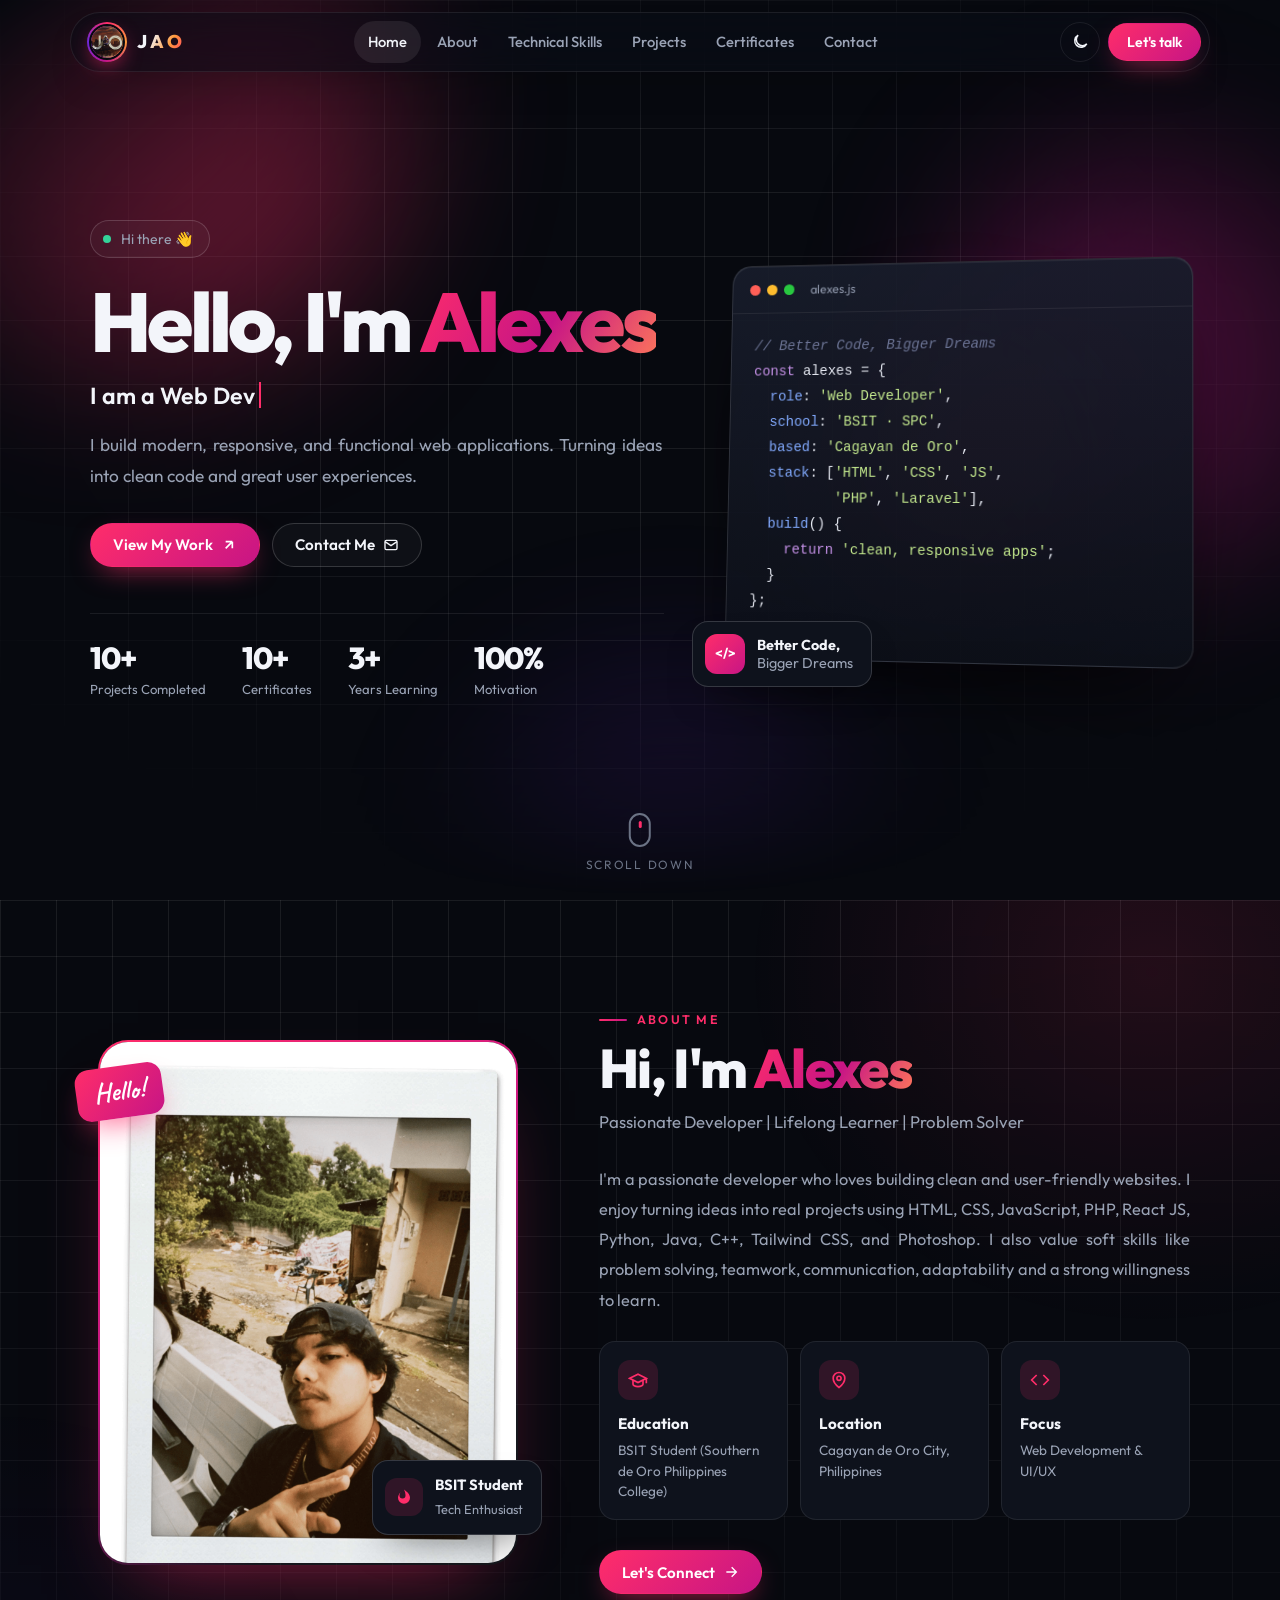
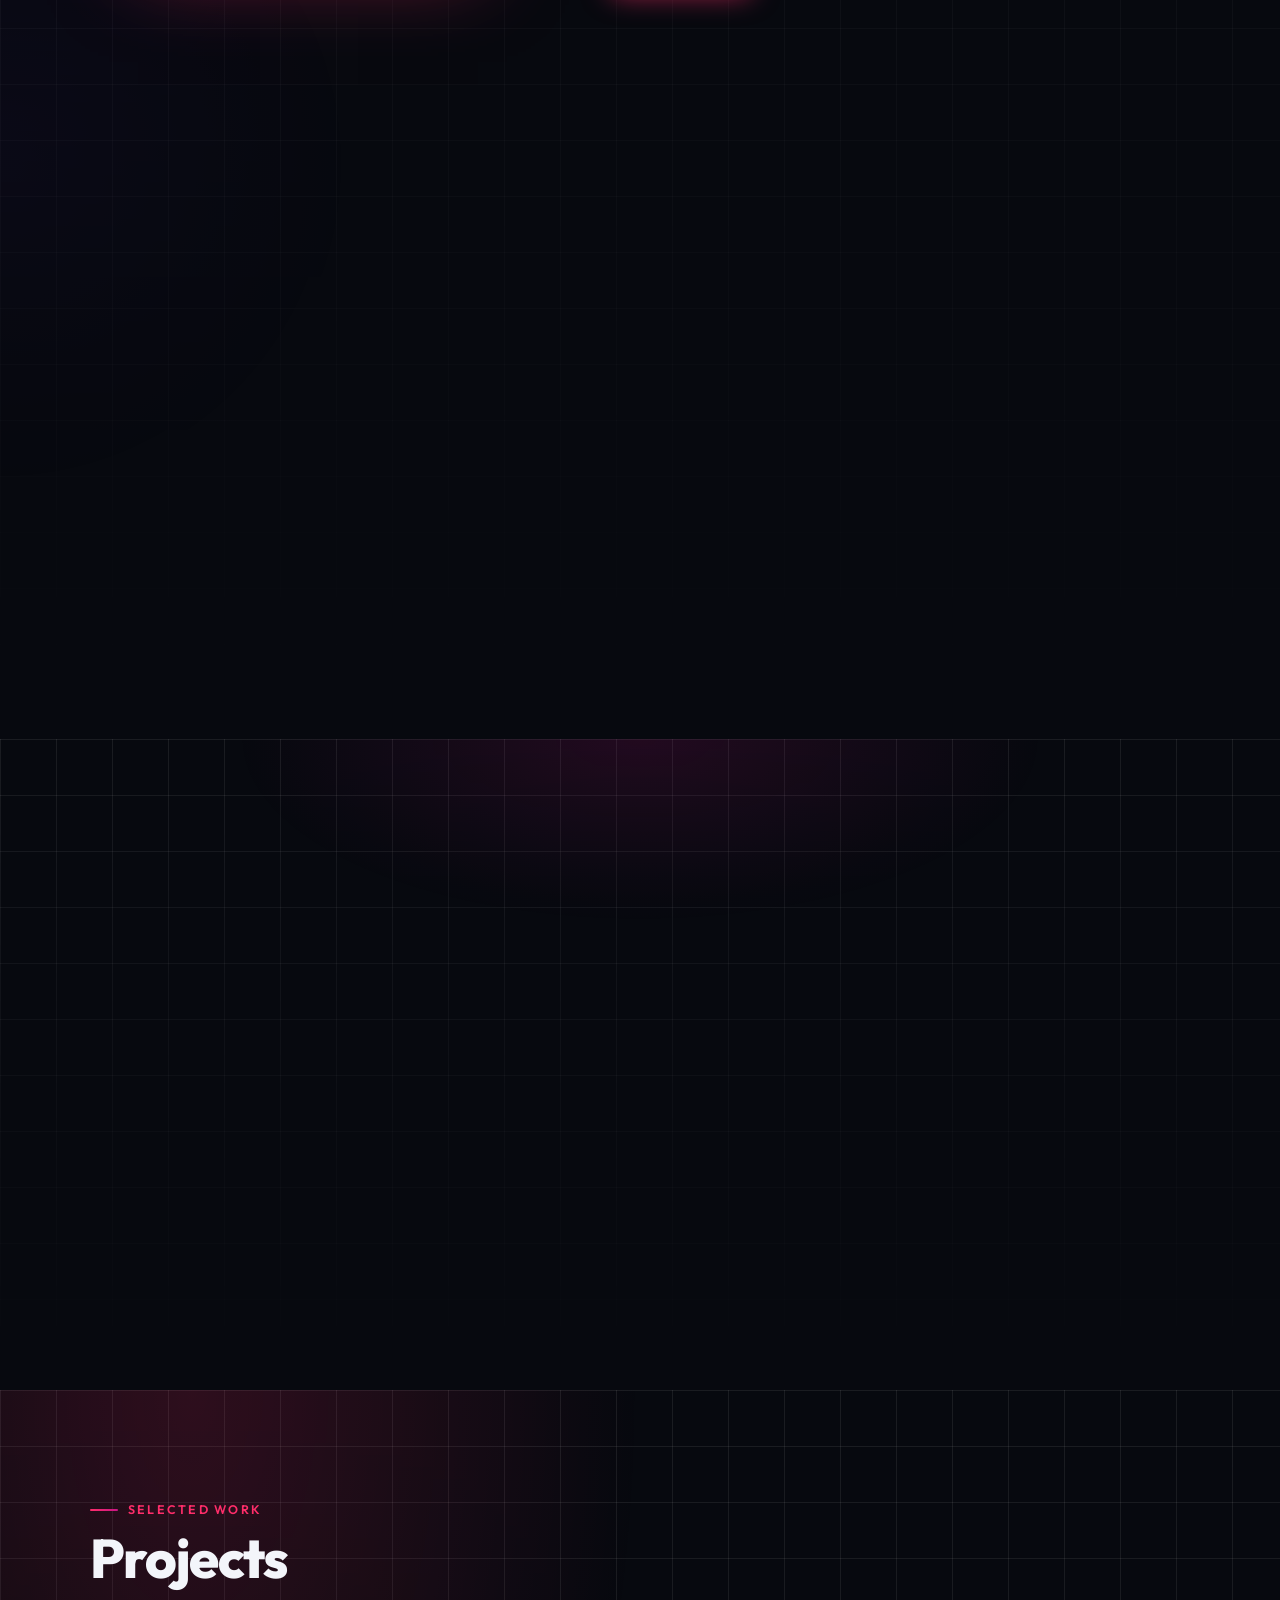
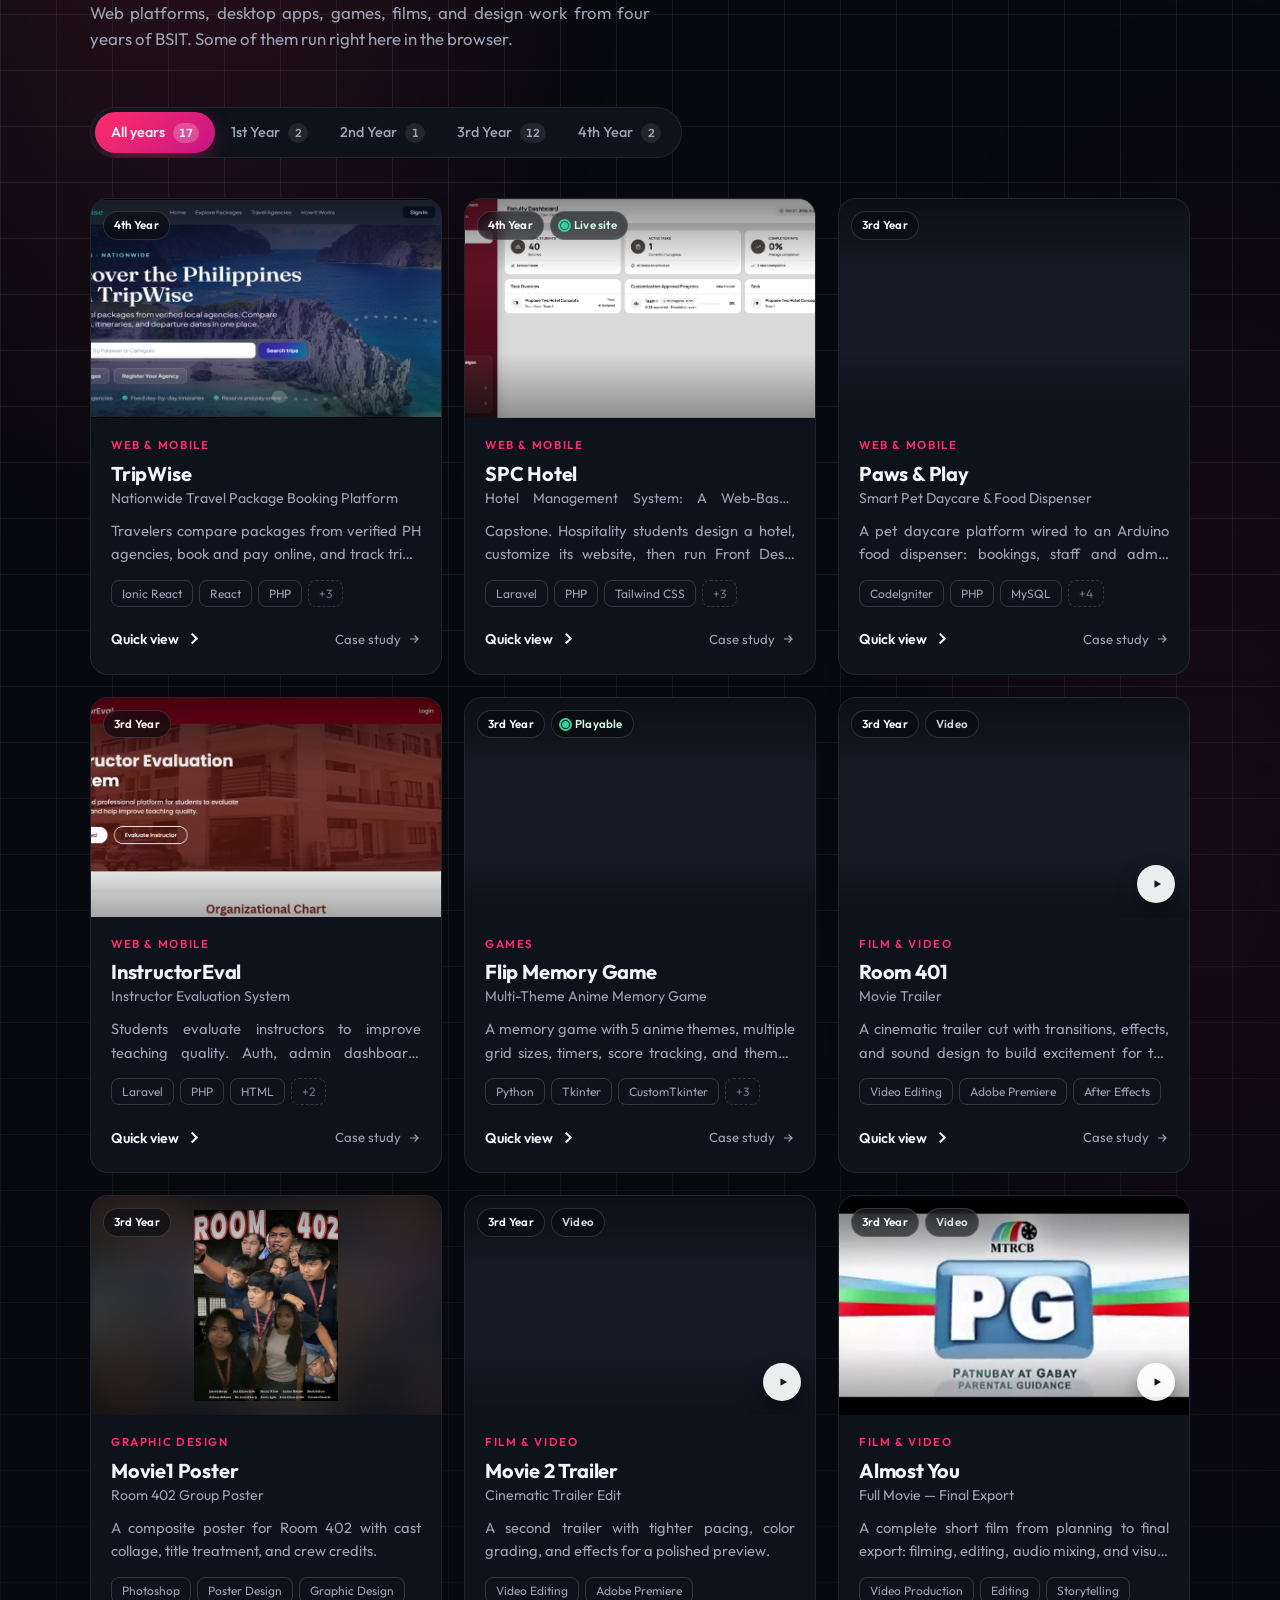
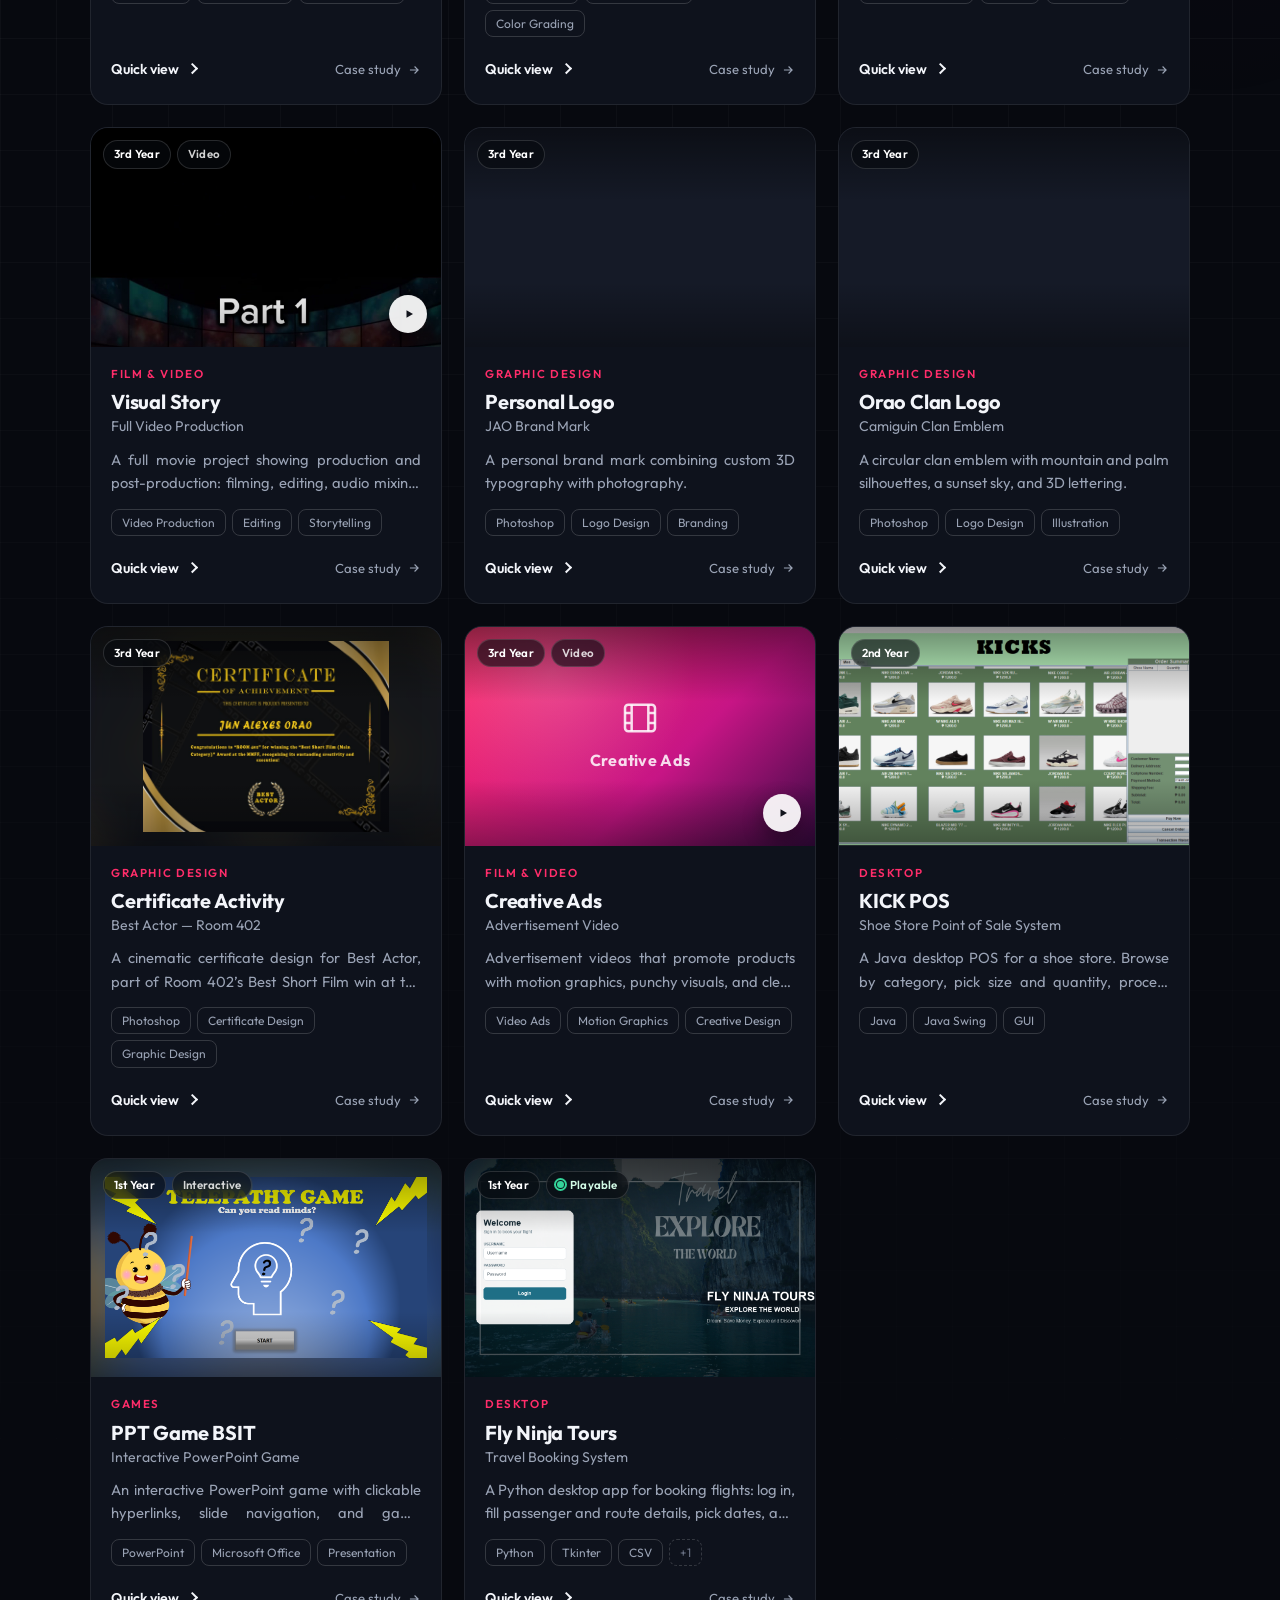
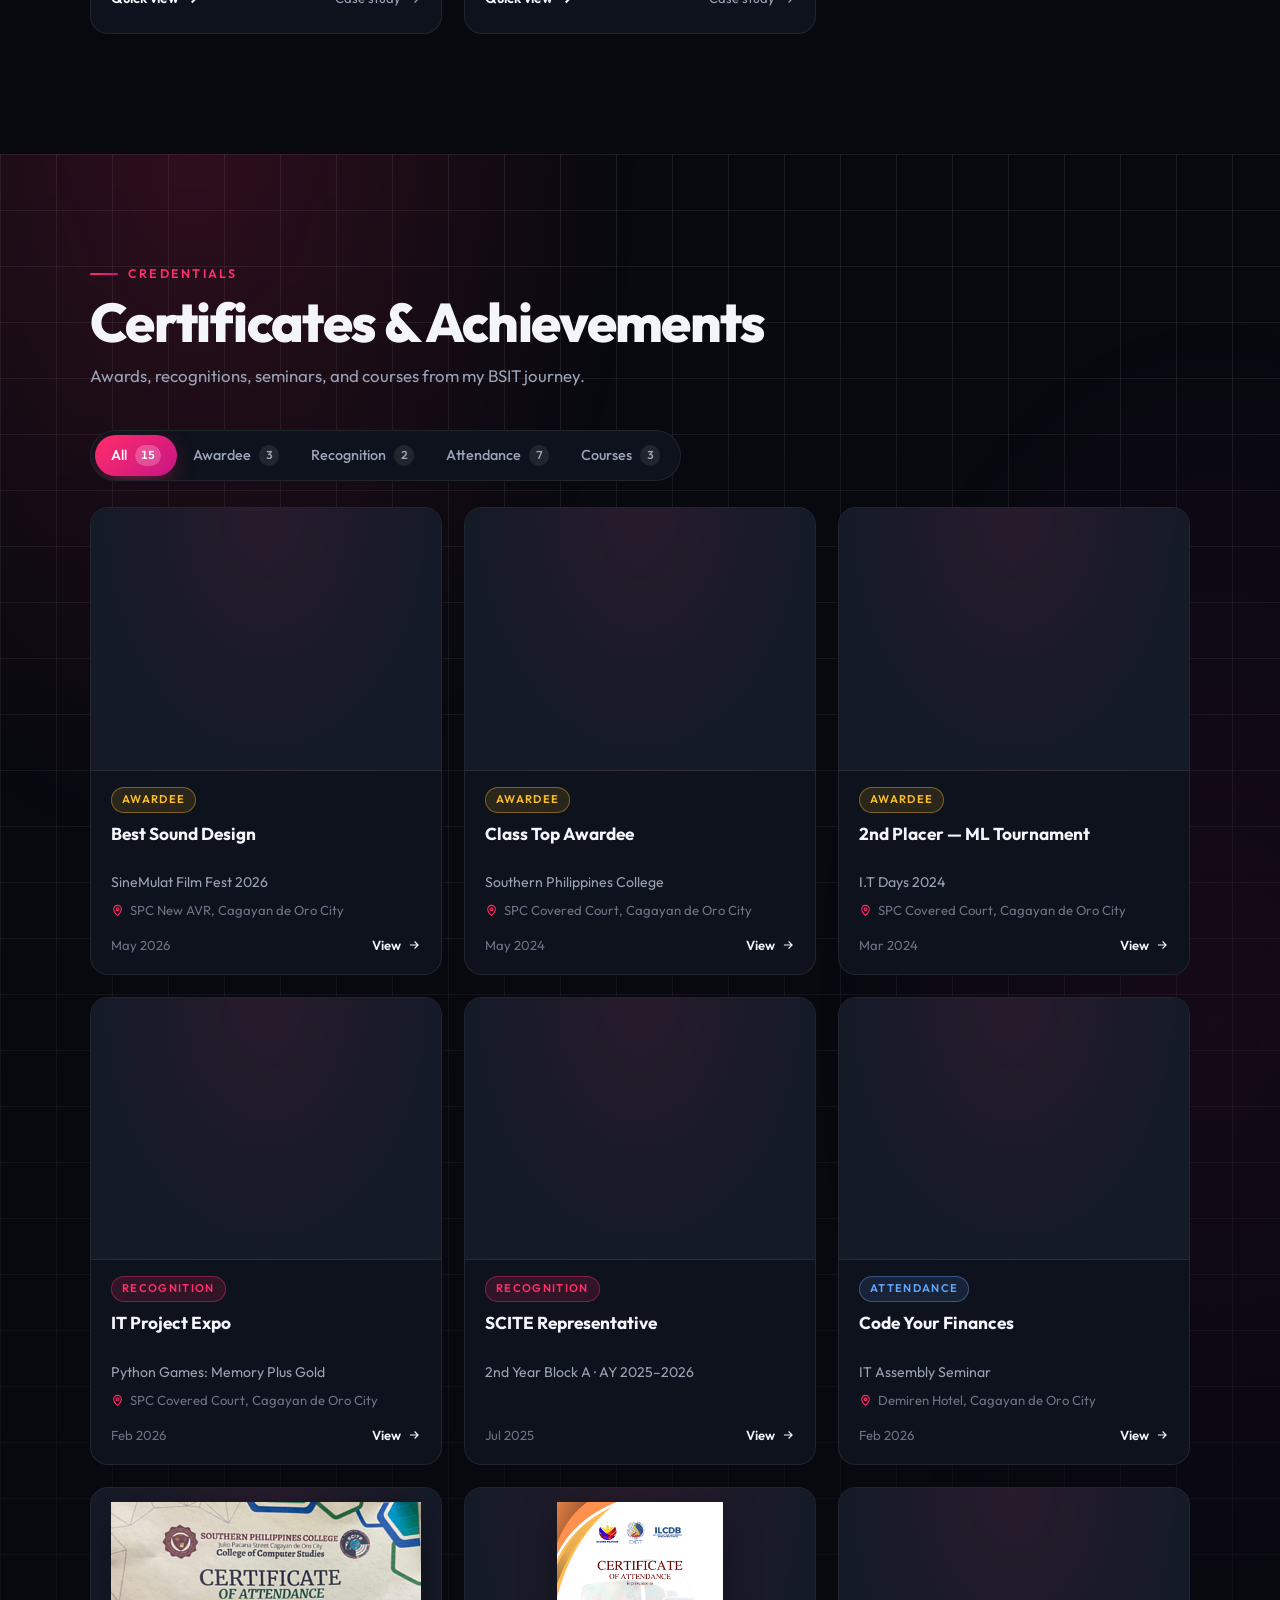
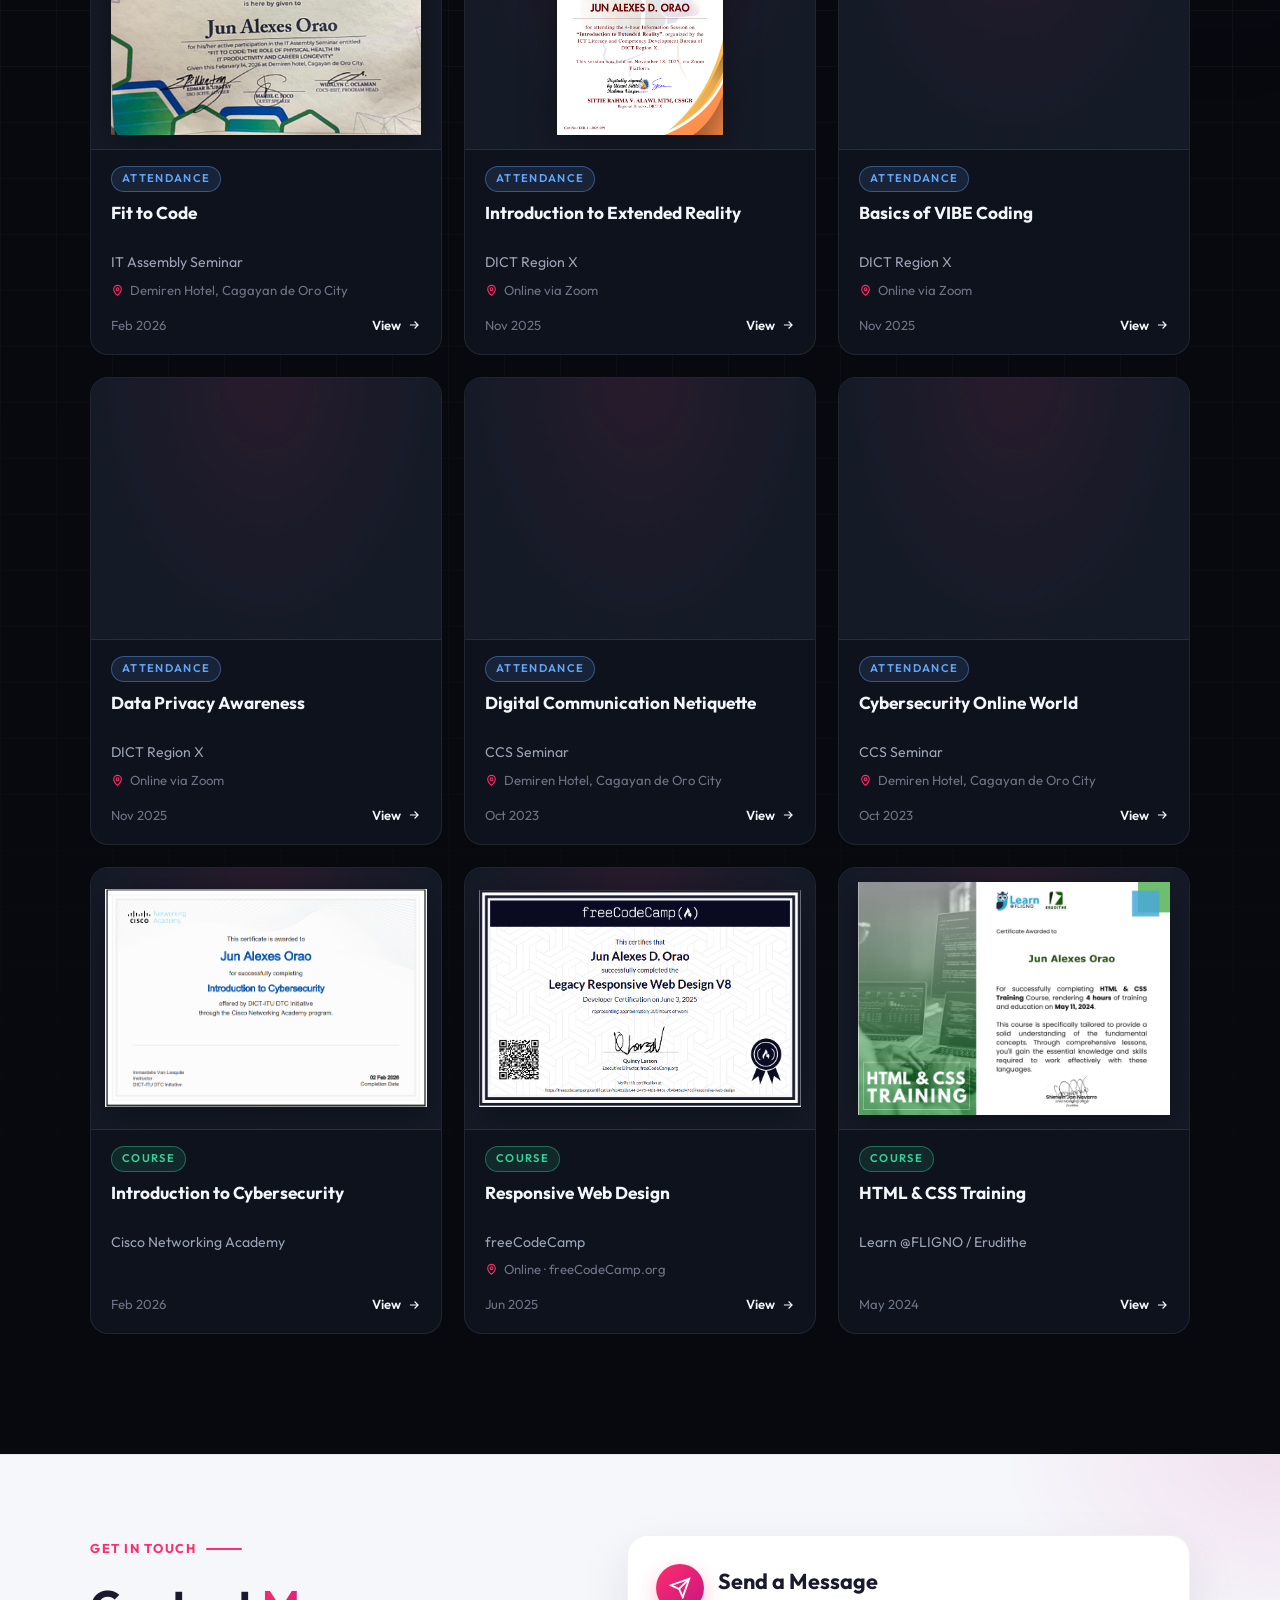
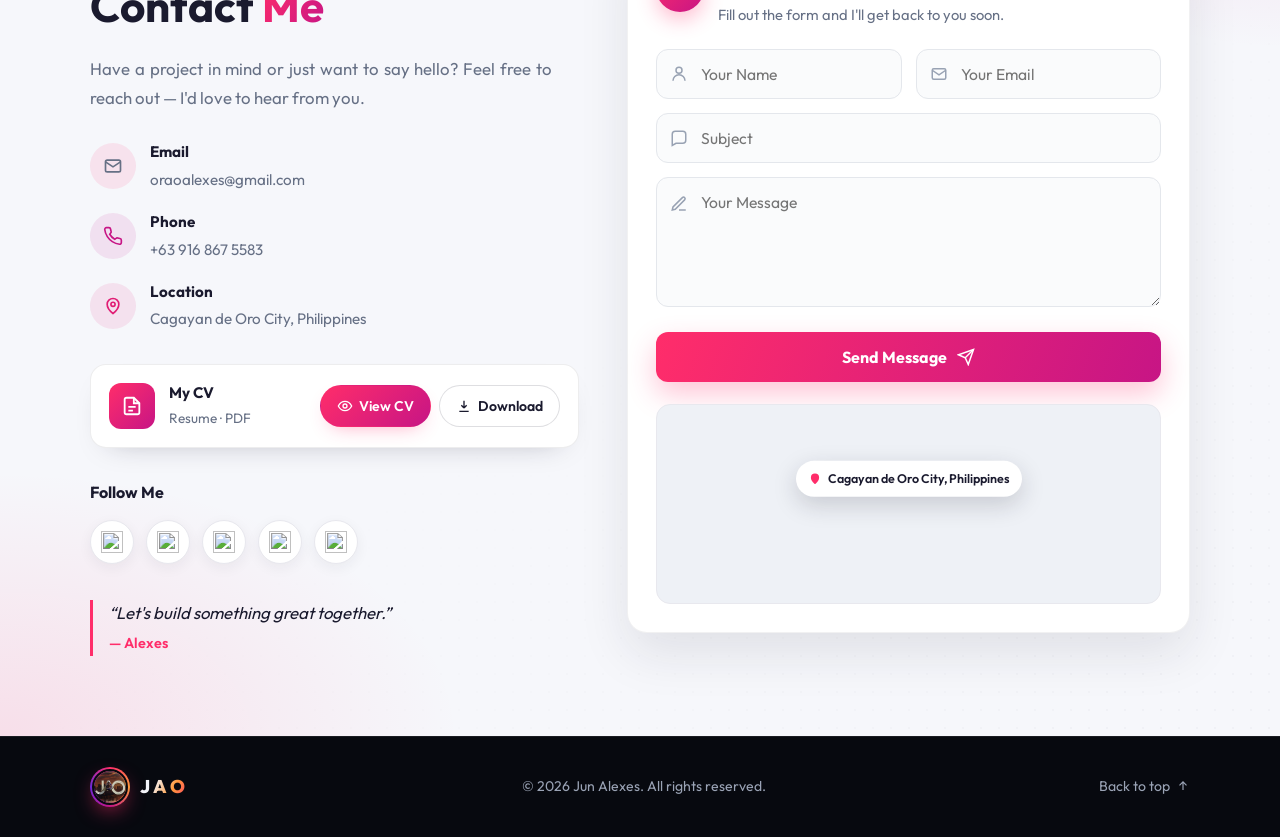
==== commit b870e138: "feat: add JAO logo and favicon" ====
--- a/index.html
+++ b/index.html
@@ -4,7 +4,9 @@
 <head>
   <meta charset="UTF-8">
   <meta name="viewport" content="width=device-width, initial-scale=1.0">
-  <title>Alexs</title>
+  <title>JAO | Jun Alexes Orao</title>
+  <link rel="icon" type="image/png" href="images/favicon.png">
+  <link rel="apple-touch-icon" href="images/apple-touch-icon.png">
   <link rel="preconnect" href="https://fonts.googleapis.com">
   <link rel="preconnect" href="https://fonts.gstatic.com" crossorigin>
   <link
@@ -22,9 +24,9 @@
   <!-- Navigation -->
   <nav class="md-nav" aria-label="Main">
     <div class="md-nav-inner">
-      <a href="#home" class="md-logo">
-        <span class="md-logo-mark" aria-hidden="true">A</span>
-        <span class="md-logo-text">Alexs</span>
+      <a href="#home" class="md-logo" aria-label="JAO, back to top">
+        <span class="md-logo-mark" aria-hidden="true"><img src="images/logo-jao.png" alt="" width="40" height="40"></span>
+        <span class="md-logo-text">JAO</span>
       </a>
       <ul class="md-links" id="mdLinks">
         <li><a href="#home" class="active">Home</a></li>
@@ -978,8 +980,7 @@
   <!-- Footer -->
   <footer class="md-footer">
     <div class="container md-footer-inner">
-      <a href="#home" class="md-logo"><span class="md-logo-mark" aria-hidden="true">A</span><span
-          class="md-logo-text">Alexs</span></a>
+      <a href="#home" class="md-logo"><span class="md-logo-mark" aria-hidden="true"><img src="images/logo-jao.png" alt="" width="40" height="40"></span><span class="md-logo-text">JAO</span></a>
       <p>&copy; 2026 Jun Alexes. All rights reserved.</p>
       <a href="#home" class="md-top">Back to top
         <svg width="14" height="14" viewBox="0 0 24 24" fill="none" stroke="currentColor" stroke-width="2"
--- a/styles.css
+++ b/styles.css
@@ -2536,3 +2536,19 @@
   -webkit-hyphens: auto;
   hyphens: auto;
 }
+
+/* JAO logo on project / certificate pages */
+.logo:has(.logo-img) {
+  display: inline-flex;
+  align-items: center;
+  gap: 10px;
+  letter-spacing: 0.18em;
+}
+
+.logo-img {
+  width: 34px;
+  height: 34px;
+  border-radius: 50%;
+  object-fit: cover;
+  box-shadow: 0 0 0 2px #ff2d6a, 0 6px 16px -6px rgba(255, 45, 106, 0.8);
+}
--- a/modern.css
+++ b/modern.css
@@ -141,16 +141,55 @@
   text-decoration: none;
 }
 
+/* Round JAO logo with a slowly turning gradient ring */
 .md-logo-mark {
+  position: relative;
   display: grid;
   place-items: center;
-  width: 34px;
-  height: 34px;
-  border-radius: 10px;
-  background: linear-gradient(135deg, #ff2d6a, #c71585);
-  color: #fff;
+  width: 40px;
+  height: 40px;
+  padding: 2px;
+  border-radius: 50%;
+  isolation: isolate;
+  box-shadow: 0 8px 22px -8px rgba(255, 45, 106, 0.9);
+}
+
+.md-logo-mark::before {
+  content: '';
+  position: absolute;
+  inset: 0;
+  z-index: -1;
+  border-radius: 50%;
+  background: conic-gradient(from 0deg, #ff2d6a, #ff9a3c, #c71585, #6d28d9, #ff2d6a);
+  animation: md-spin 6s linear infinite;
+}
+
+.md-logo-mark img {
+  display: block;
+  width: 100%;
+  height: 100%;
+  border: 2px solid var(--md-bg);
+  border-radius: 50%;
+  object-fit: cover;
+  transition: transform 0.5s var(--md-ease);
+}
+
+.md-logo:hover .md-logo-mark img { transform: scale(1.08) rotate(-6deg); }
+
+@keyframes md-spin { to { transform: rotate(360deg); } }
+
+.md-logo-text {
+  font-size: 1.15rem;
   font-weight: 800;
-  box-shadow: 0 8px 20px -8px rgba(255, 45, 106, 0.8);
+  letter-spacing: 0.22em;
+  background: linear-gradient(120deg, var(--md-text) 30%, #ff9a3c 65%, #ff2d6a);
+  -webkit-background-clip: text;
+  background-clip: text;
+  color: transparent;
+}
+
+@media (prefers-reduced-motion: reduce) {
+  .md-logo-mark::before { animation: none; }
 }
 
 .md-links {
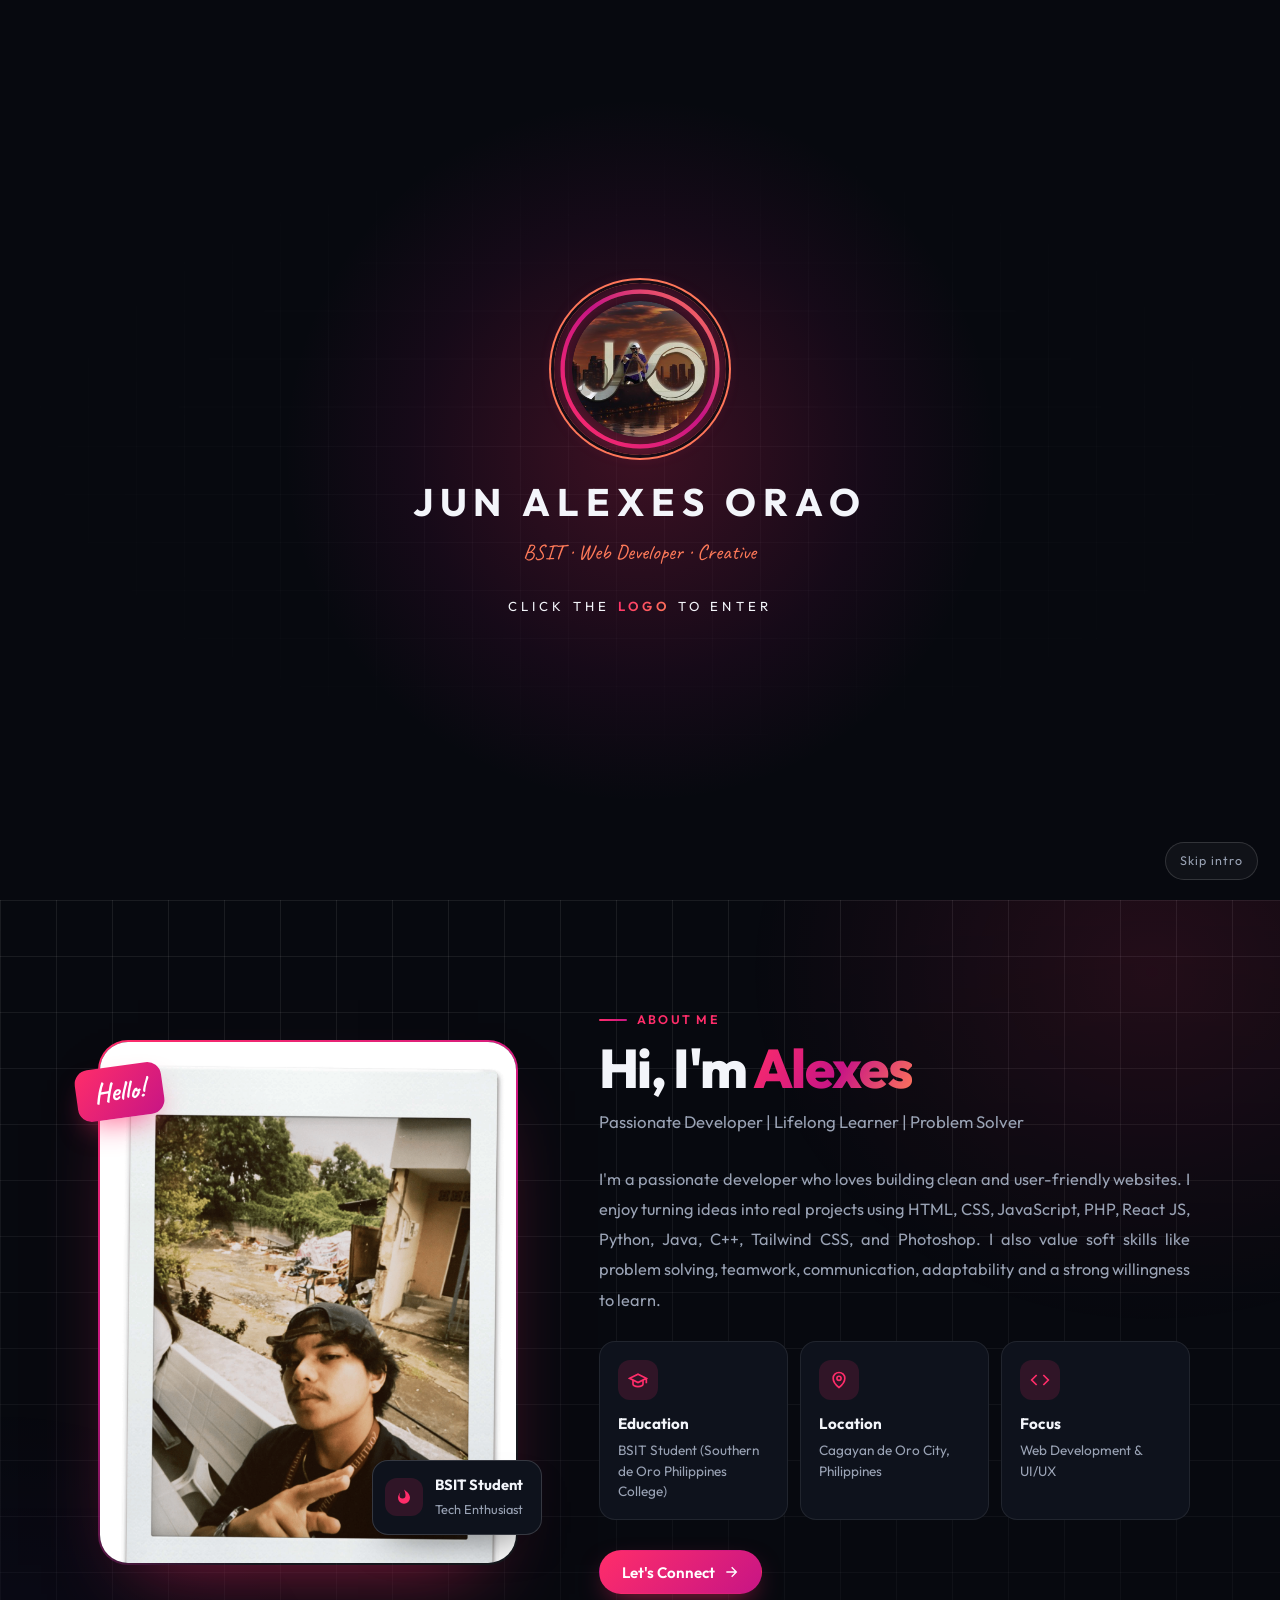
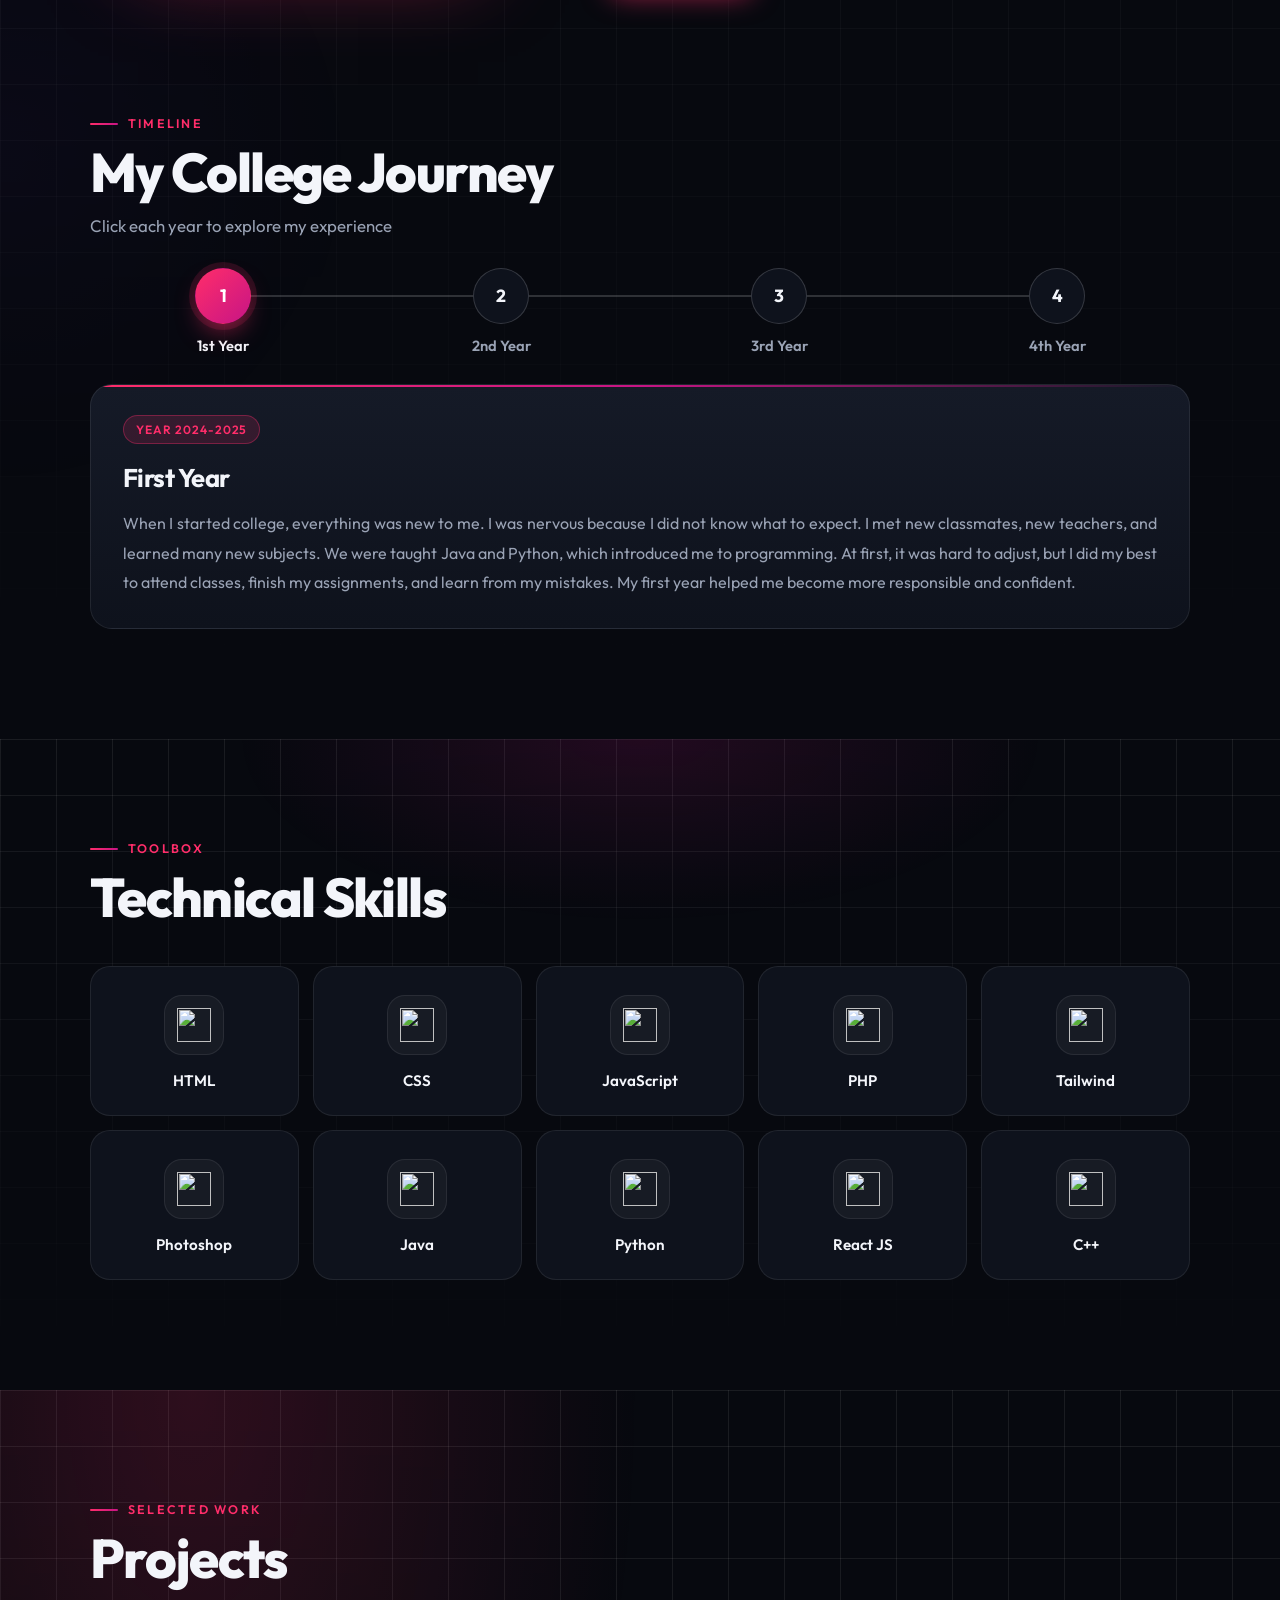
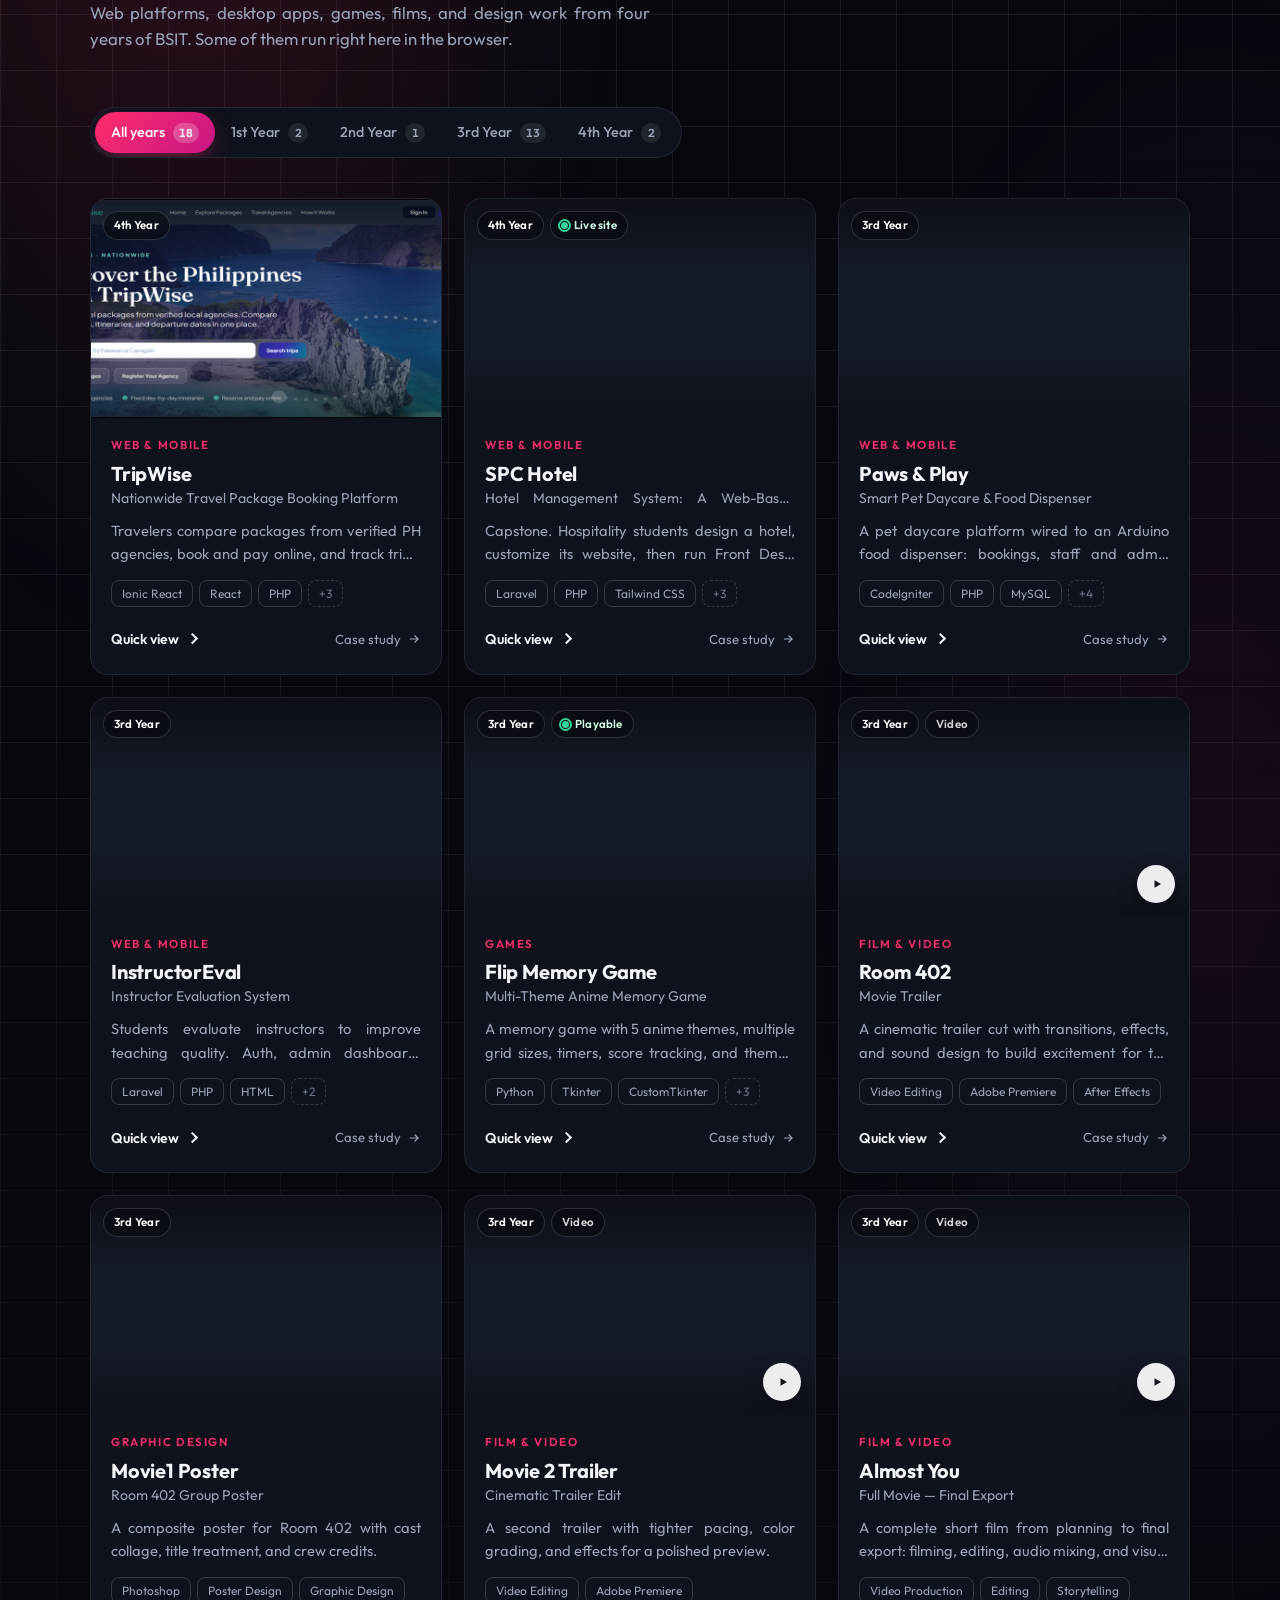
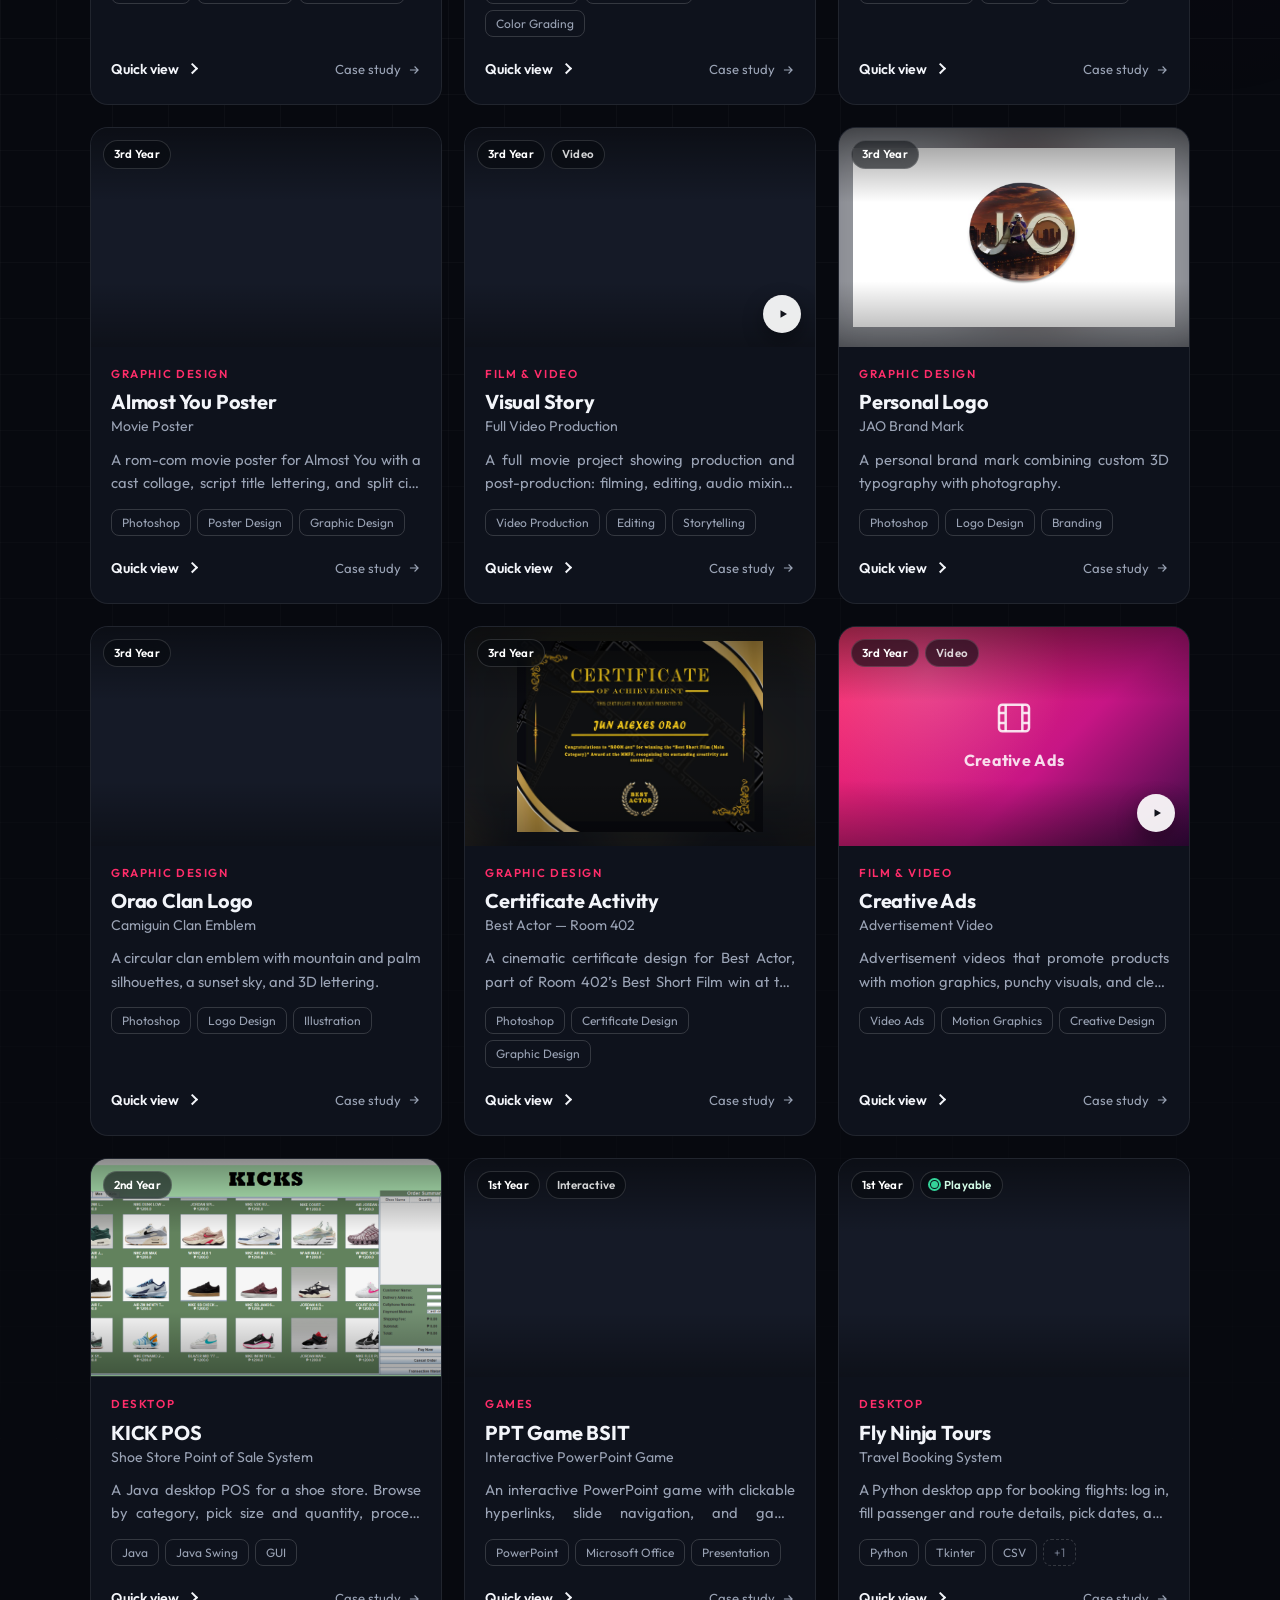
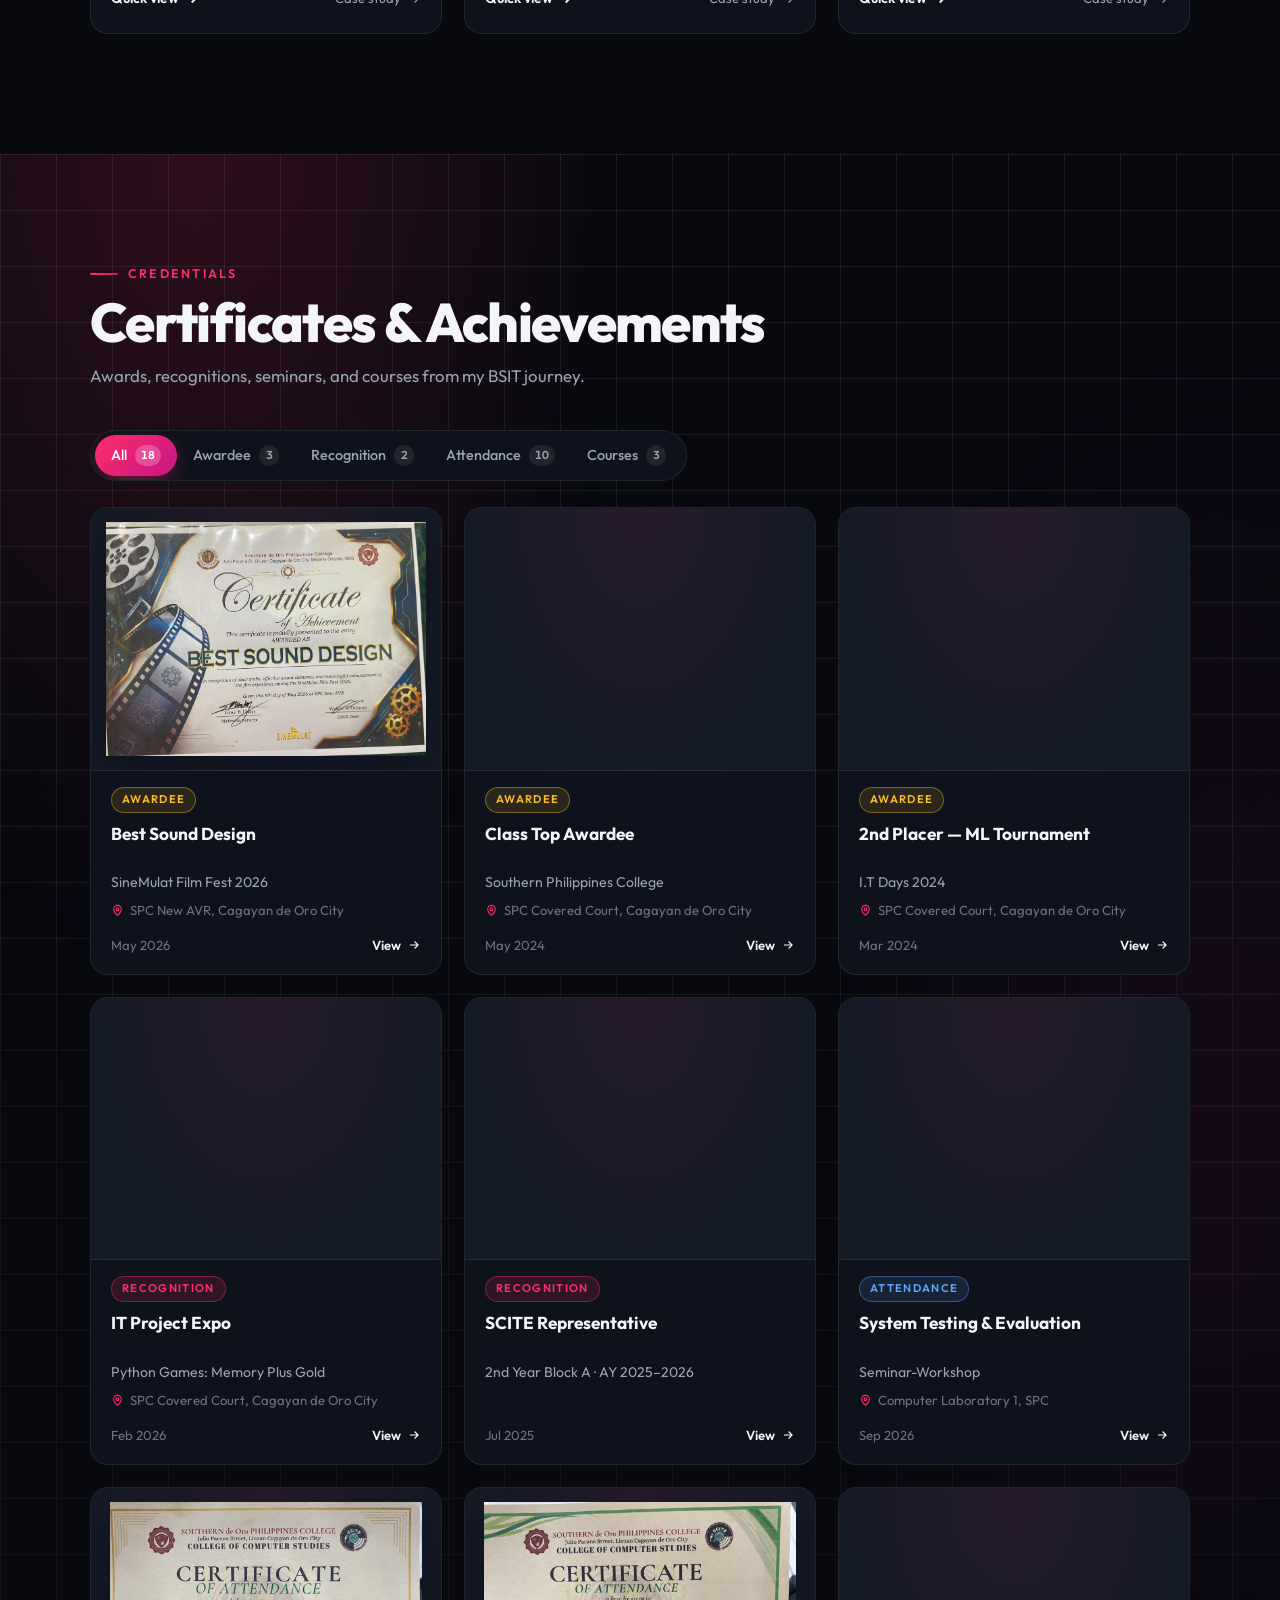
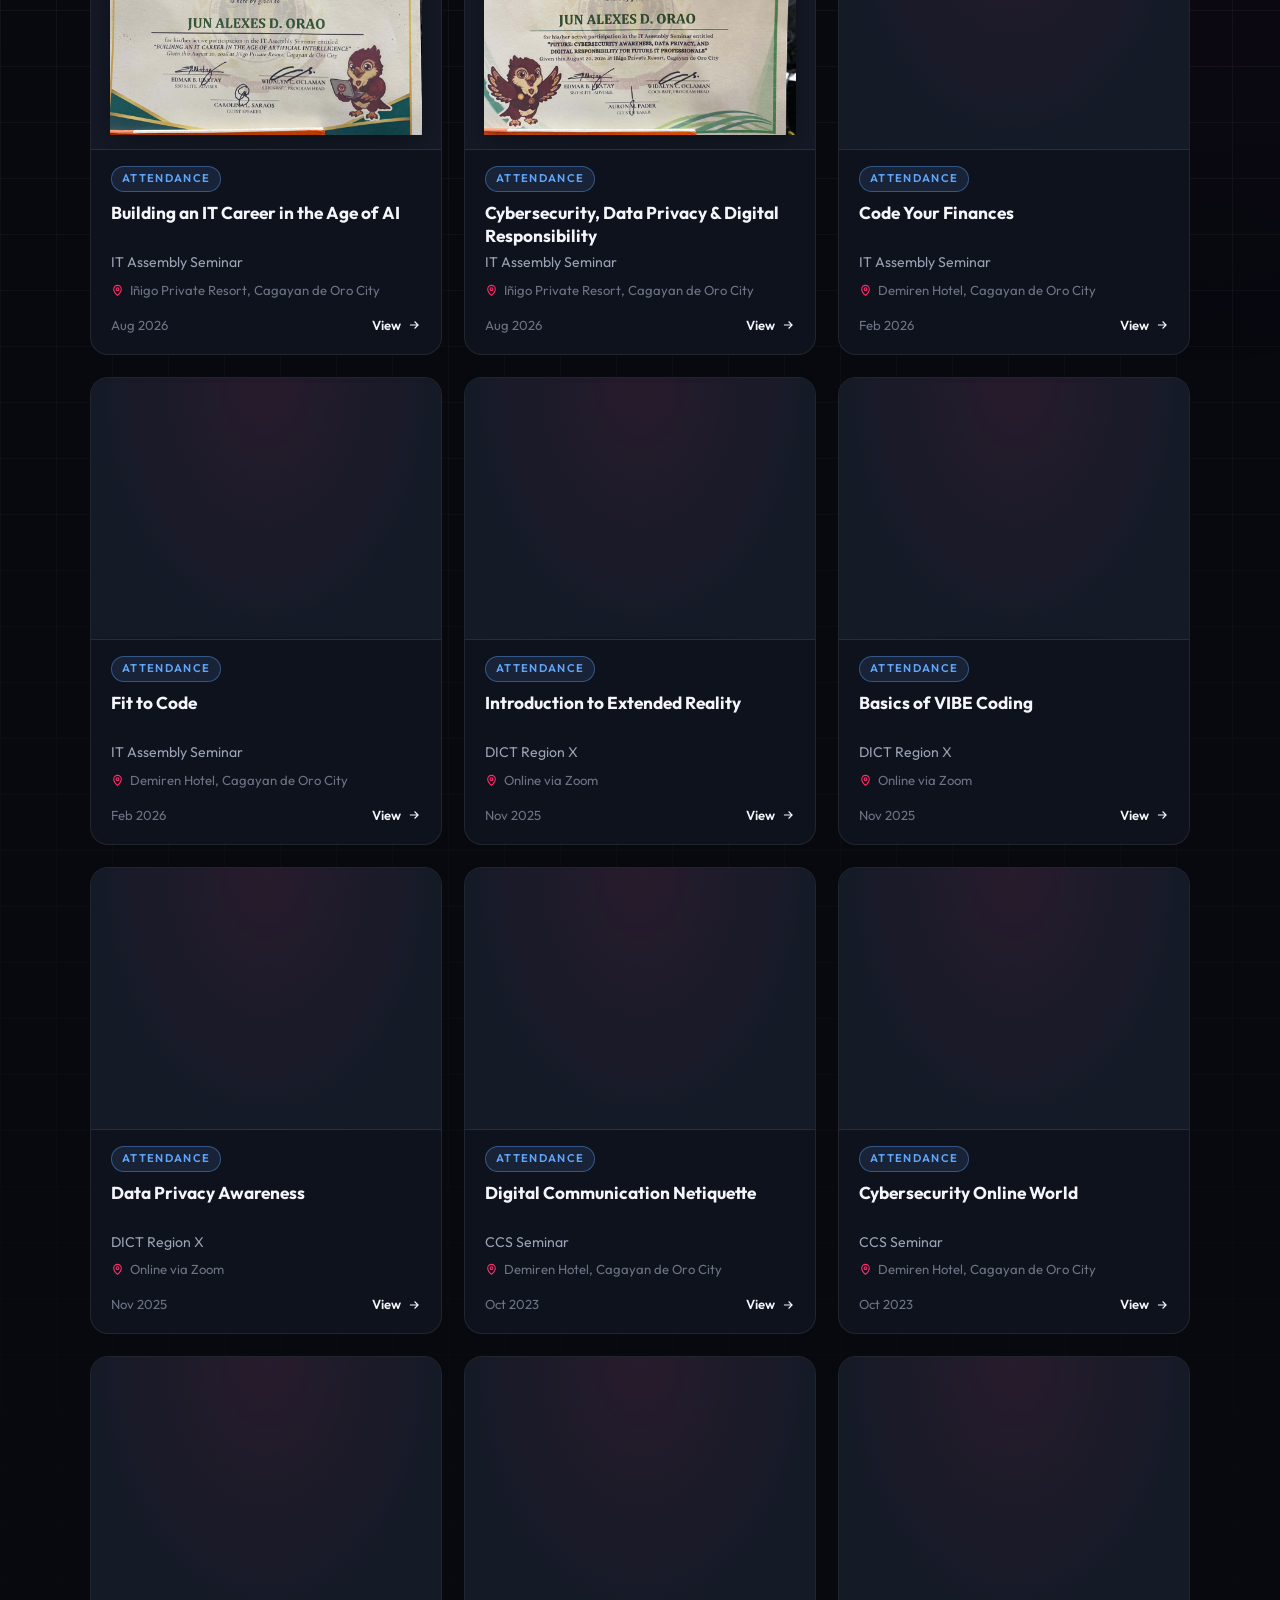
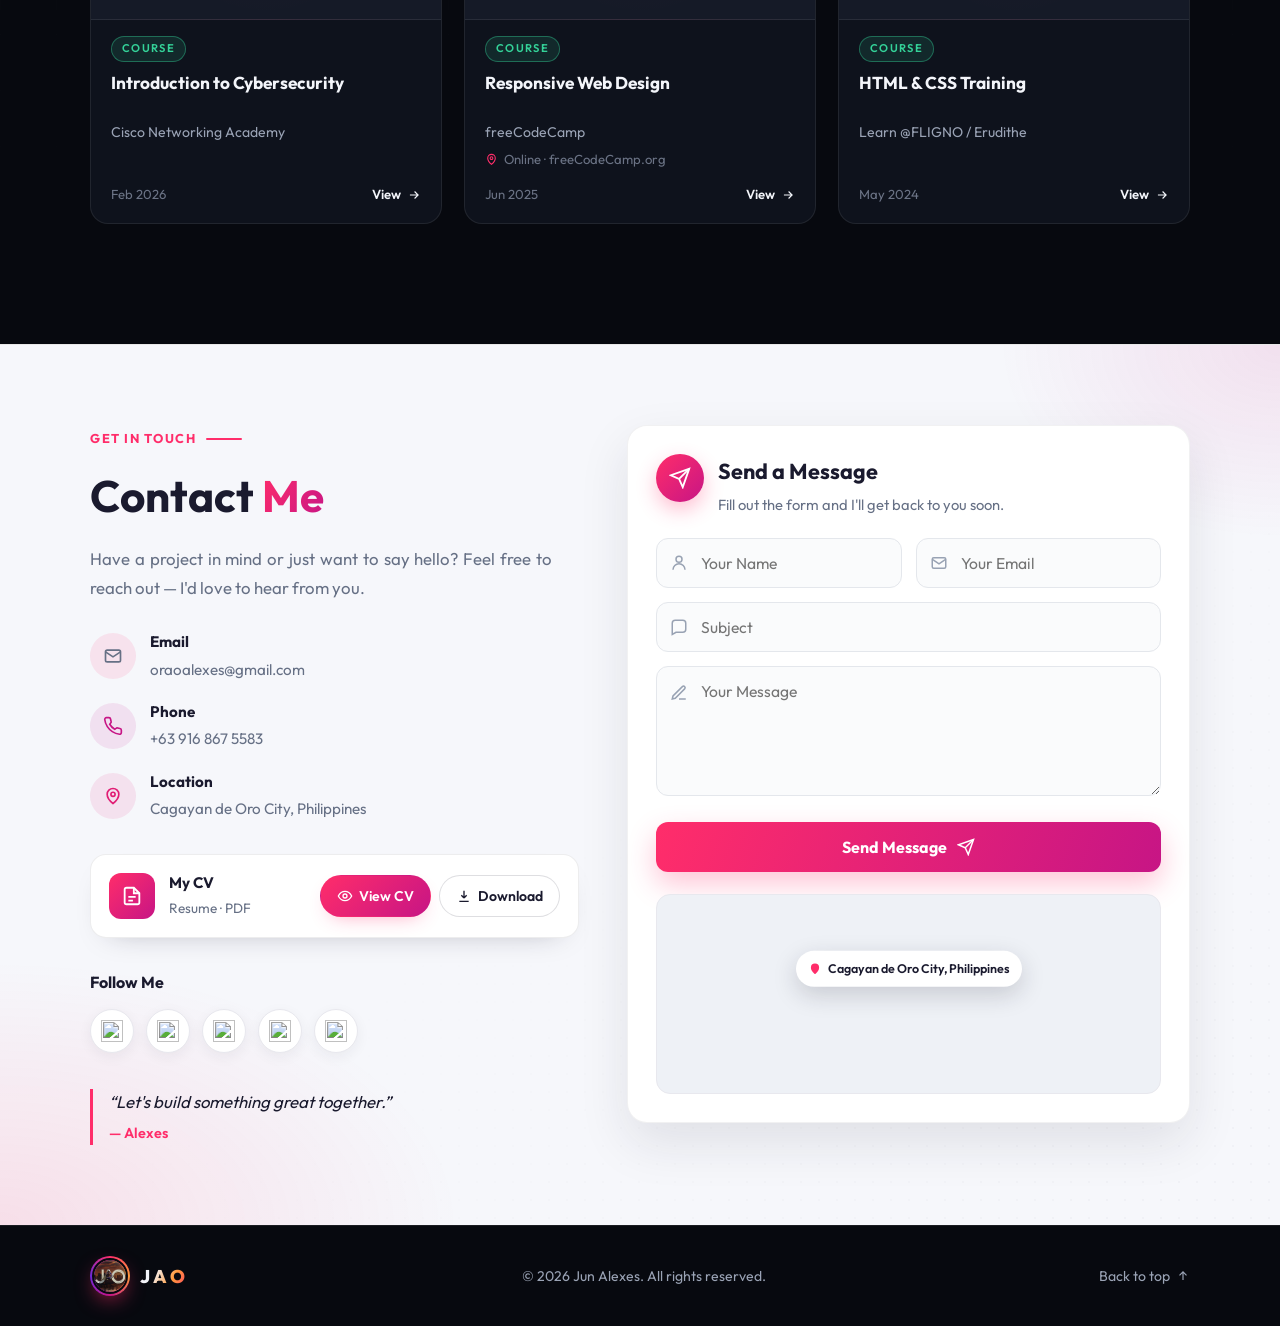
==== commit 45041400: "updated loading" ====
--- a/index.html
+++ b/index.html
@@ -16,10 +16,59 @@
   <link rel="stylesheet" href="projects-section.css">
   <link rel="stylesheet" href="certificates-section.css">
   <link rel="stylesheet" href="modern.css">
-  <script>document.documentElement.classList.add("md-js");</script>
+  <link rel="stylesheet" href="intro.css">
+  <script>
+    (function () {
+      var d = document.documentElement;
+      d.classList.add("md-js");
+      // Intro plays once per tab session; add ?intro to the URL to replay it
+      try {
+        if (!/[?&]intro/.test(location.search) && sessionStorage.getItem("jao-intro-seen")) return;
+      } catch (e) { }
+      d.classList.add("intro-on");
+    })();
+  </script>
 </head>
 
 <body>
+
+  <!-- Intro screen (intro.js): loading ring, then tap the logo to enter -->
+  <div class="jao-intro" id="jaoIntro" role="dialog" aria-modal="true" aria-label="Welcome">
+    <div class="ji-curtain ji-curtain-top" aria-hidden="true"></div>
+    <div class="ji-curtain ji-curtain-bottom" aria-hidden="true"></div>
+    <div class="ji-seam" aria-hidden="true"></div>
+
+    <div class="ji-stage">
+      <button type="button" class="ji-logo" aria-label="Enter portfolio" aria-disabled="true">
+        <svg class="ji-ring" viewBox="0 0 120 120" aria-hidden="true">
+          <defs>
+            <linearGradient id="jiGrad" x1="0" y1="0" x2="1" y2="1">
+              <stop offset="0%" stop-color="#ff2d6a" />
+              <stop offset="55%" stop-color="#c71585" />
+              <stop offset="100%" stop-color="#ff7a59" />
+            </linearGradient>
+          </defs>
+          <circle class="ji-ring-track" cx="60" cy="60" r="54" />
+          <circle class="ji-ring-bar" cx="60" cy="60" r="54" />
+        </svg>
+        <span class="ji-pulse" aria-hidden="true"></span>
+        <span class="ji-pulse" aria-hidden="true"></span>
+        <img src="images/logo-jao.png" alt="" width="136" height="136" draggable="false">
+      </button>
+
+      <h2 class="ji-name">JUN ALEXES ORAO</h2>
+      <p class="ji-tag">BSIT · Web Developer · Creative</p>
+
+      <div class="ji-status" aria-live="polite">
+        <span class="ji-count">Loading 0%</span>
+        <span class="ji-hint"><span class="ji-hint-verb">Click</span> the <b>logo</b> to enter</span>
+      </div>
+    </div>
+
+    <div class="ji-burst" aria-hidden="true"></div>
+    <div class="ji-flash" aria-hidden="true"></div>
+    <button type="button" class="ji-skip">Skip intro</button>
+  </div>
 
   <!-- Navigation -->
   <nav class="md-nav" aria-label="Main">
@@ -538,6 +587,75 @@
             </div>
           </div>
         </a>
+        <a class="ct-card" href="certificate.html?id=system-testing-evaluation" data-cat="attendance">
+          <div class="ct-thumb">
+            <img src="images/certificates/system-testing-evaluation.jpg" alt="System Testing and Evaluation certificate" loading="lazy"
+              decoding="async">
+          </div>
+          <div class="ct-body">
+            <span class="ct-badge ct-badge-attendance">Attendance</span>
+            <h3 class="ct-title">System Testing &amp; Evaluation</h3>
+            <p class="ct-org">Seminar-Workshop</p>
+            <p class="ct-venue"><svg width="13" height="13" viewBox="0 0 24 24" fill="none" stroke="currentColor"
+                stroke-width="2" aria-hidden="true">
+                <path d="M12 21s-7-6.2-7-11.5a7 7 0 0 1 14 0C19 14.8 12 21 12 21z" />
+                <circle cx="12" cy="9.5" r="2.5" />
+              </svg><span>Computer Laboratory 1, SPC</span></p>
+            <div class="ct-foot">
+              <time>Sep 2026</time>
+              <span class="ct-view">View <svg width="14" height="14" viewBox="0 0 24 24" fill="none"
+                  stroke="currentColor" stroke-width="2" aria-hidden="true">
+                  <path d="M5 12h14m-6-6 6 6-6 6" />
+                </svg></span>
+            </div>
+          </div>
+        </a>
+        <a class="ct-card" href="certificate.html?id=it-career-age-of-ai" data-cat="attendance">
+          <div class="ct-thumb">
+            <img src="images/certificates/it-career-age-of-ai.jpg" alt="Building an IT Career in the Age of AI certificate" loading="lazy"
+              decoding="async">
+          </div>
+          <div class="ct-body">
+            <span class="ct-badge ct-badge-attendance">Attendance</span>
+            <h3 class="ct-title">Building an IT Career in the Age of AI</h3>
+            <p class="ct-org">IT Assembly Seminar</p>
+            <p class="ct-venue"><svg width="13" height="13" viewBox="0 0 24 24" fill="none" stroke="currentColor"
+                stroke-width="2" aria-hidden="true">
+                <path d="M12 21s-7-6.2-7-11.5a7 7 0 0 1 14 0C19 14.8 12 21 12 21z" />
+                <circle cx="12" cy="9.5" r="2.5" />
+              </svg><span>I&ntilde;igo Private Resort, Cagayan de Oro City</span></p>
+            <div class="ct-foot">
+              <time>Aug 2026</time>
+              <span class="ct-view">View <svg width="14" height="14" viewBox="0 0 24 24" fill="none"
+                  stroke="currentColor" stroke-width="2" aria-hidden="true">
+                  <path d="M5 12h14m-6-6 6 6-6 6" />
+                </svg></span>
+            </div>
+          </div>
+        </a>
+        <a class="ct-card" href="certificate.html?id=cybersecurity-data-privacy" data-cat="attendance">
+          <div class="ct-thumb">
+            <img src="images/certificates/cybersecurity-data-privacy-responsibility.jpg" alt="Cybersecurity Awareness, Data Privacy, and Digital Responsibility certificate" loading="lazy"
+              decoding="async">
+          </div>
+          <div class="ct-body">
+            <span class="ct-badge ct-badge-attendance">Attendance</span>
+            <h3 class="ct-title">Cybersecurity, Data Privacy &amp; Digital Responsibility</h3>
+            <p class="ct-org">IT Assembly Seminar</p>
+            <p class="ct-venue"><svg width="13" height="13" viewBox="0 0 24 24" fill="none" stroke="currentColor"
+                stroke-width="2" aria-hidden="true">
+                <path d="M12 21s-7-6.2-7-11.5a7 7 0 0 1 14 0C19 14.8 12 21 12 21z" />
+                <circle cx="12" cy="9.5" r="2.5" />
+              </svg><span>I&ntilde;igo Private Resort, Cagayan de Oro City</span></p>
+            <div class="ct-foot">
+              <time>Aug 2026</time>
+              <span class="ct-view">View <svg width="14" height="14" viewBox="0 0 24 24" fill="none"
+                  stroke="currentColor" stroke-width="2" aria-hidden="true">
+                  <path d="M5 12h14m-6-6 6 6-6 6" />
+                </svg></span>
+            </div>
+          </div>
+        </a>
         <a class="ct-card" href="certificate.html?id=code-your-finances" data-cat="attendance">
           <div class="ct-thumb">
             <img src="images/certificates/code-your-finances.jpg" alt="Code Your Finances certificate" loading="lazy"
@@ -991,6 +1109,7 @@
     </div>
   </footer>
 
+  <script src="intro.js"></script>
   <script src="script.js"></script>
   <script src="projects-data.js"></script>
   <script src="projects-section.js"></script>
--- a/intro.css
+++ b/intro.css
@@ -0,0 +1,368 @@
+/* =========================================================
+   Intro screen: loading ring -> tap the logo -> burst + curtain reveal.
+   Shown once per browser tab session (see the inline script in <head>).
+   Add ?intro to the URL to see it again.
+   ========================================================= */
+
+.jao-intro { display: none; }
+
+html.intro-on,
+html.intro-on body { overflow: hidden; }
+
+/* Hold the hero hidden until the intro leaves, so its reveal plays after */
+html.intro-on:not(.intro-leaving) .md-hero .md-reveal {
+  opacity: 0 !important;
+  transform: translateY(18px) !important;
+}
+
+html.intro-on .jao-intro {
+  position: fixed;
+  inset: 0;
+  z-index: 9999;
+  display: flex;
+  align-items: center;
+  justify-content: center;
+  font-family: 'Outfit', sans-serif;
+  color: #f3f5fa;
+  overflow: hidden;
+  -webkit-tap-highlight-color: transparent;
+}
+
+/* ---------- Background: two curtains that split on enter ---------- */
+
+.ji-curtain {
+  position: absolute;
+  left: 0;
+  right: 0;
+  height: 50.5%;
+  background: #07090f;
+  overflow: hidden;
+  transition: transform 0.9s cubic-bezier(0.77, 0, 0.18, 1);
+  will-change: transform;
+}
+
+.ji-curtain-top { top: 0; }
+.ji-curtain-bottom { bottom: 0; }
+
+/* Soft glow and faint grid sit on the curtains, so they leave with them */
+.ji-curtain::before {
+  content: "";
+  position: absolute;
+  inset: 0;
+  background-image:
+    linear-gradient(rgba(255, 255, 255, 0.035) 1px, transparent 1px),
+    linear-gradient(90deg, rgba(255, 255, 255, 0.035) 1px, transparent 1px);
+  background-size: 48px 48px;
+}
+
+.ji-curtain-top::before {
+  background-position: center bottom;
+  -webkit-mask-image: radial-gradient(ellipse 70% 100% at center bottom, #000 15%, transparent 75%);
+  mask-image: radial-gradient(ellipse 70% 100% at center bottom, #000 15%, transparent 75%);
+}
+
+.ji-curtain-bottom::before {
+  background-position: center top;
+  -webkit-mask-image: radial-gradient(ellipse 70% 100% at center top, #000 15%, transparent 75%);
+  mask-image: radial-gradient(ellipse 70% 100% at center top, #000 15%, transparent 75%);
+}
+
+.ji-curtain::after {
+  content: "";
+  position: absolute;
+  left: 50%;
+  width: 720px;
+  height: 720px;
+  margin-left: -360px;
+  border-radius: 50%;
+  background: radial-gradient(circle, rgba(255, 45, 106, 0.22), rgba(199, 21, 133, 0.08) 45%, transparent 70%);
+  animation: ji-breathe 4s ease-in-out infinite;
+}
+
+.ji-curtain-top::after { bottom: -360px; }
+.ji-curtain-bottom::after { top: -360px; }
+
+/* Thin seam of light where the curtains meet */
+.ji-seam {
+  position: absolute;
+  left: 0;
+  right: 0;
+  top: 50%;
+  height: 2px;
+  margin-top: -1px;
+  background: linear-gradient(90deg, transparent, #ff2d6a 30%, #ff7a59 50%, #c71585 70%, transparent);
+  box-shadow: 0 0 24px rgba(255, 45, 106, 0.8);
+  transform: scaleX(0);
+  opacity: 0;
+  z-index: 1;
+}
+
+/* ---------- Center stage ---------- */
+
+.ji-stage {
+  position: relative;
+  z-index: 2;
+  display: flex;
+  flex-direction: column;
+  align-items: center;
+  gap: 26px;
+  padding: 24px;
+  text-align: center;
+  transition: opacity 0.5s ease, transform 0.9s cubic-bezier(0.7, 0, 0.2, 1);
+}
+
+.ji-logo {
+  position: relative;
+  width: 172px;
+  height: 172px;
+  padding: 0;
+  border: 0;
+  border-radius: 50%;
+  background: transparent;
+  cursor: default;
+  animation: ji-pop-in 0.9s cubic-bezier(0.22, 1, 0.36, 1) both;
+}
+
+.ji-logo:focus { outline: none; }
+.ji-logo:focus-visible { box-shadow: 0 0 0 3px #07090f, 0 0 0 5px #ff7a59; }
+
+.ji-logo img {
+  position: absolute;
+  inset: 18px;
+  width: calc(100% - 36px);
+  height: calc(100% - 36px);
+  border-radius: 50%;
+  object-fit: cover;
+  filter: grayscale(0.85) brightness(0.7);
+  transition: filter 0.8s ease, transform 0.4s cubic-bezier(0.34, 1.56, 0.64, 1);
+  pointer-events: none;
+  user-select: none;
+}
+
+/* Progress ring */
+.ji-ring {
+  position: absolute;
+  inset: 0;
+  width: 100%;
+  height: 100%;
+  transform: rotate(-90deg);
+  overflow: visible;
+}
+
+.ji-ring-track { fill: none; stroke: rgba(255, 255, 255, 0.08); stroke-width: 3; }
+
+.ji-ring-bar {
+  fill: none;
+  stroke: url(#jiGrad);
+  stroke-width: 3;
+  stroke-linecap: round;
+  stroke-dasharray: 339.3;
+  stroke-dashoffset: 339.3;
+  filter: drop-shadow(0 0 6px rgba(255, 45, 106, 0.7));
+}
+
+/* Pulses that ripple out once the logo is ready */
+.ji-pulse {
+  position: absolute;
+  inset: 12px;
+  border-radius: 50%;
+  border: 2px solid rgba(255, 45, 106, 0.55);
+  opacity: 0;
+  pointer-events: none;
+}
+
+/* Loading text and hint share one spot */
+.ji-status {
+  position: relative;
+  height: 1.6em;
+  min-width: 320px;
+  font-size: 0.82rem;
+  letter-spacing: 0.32em;
+  text-transform: uppercase;
+  color: #9aa3b5;
+}
+
+.ji-status > span {
+  position: absolute;
+  left: 0;
+  right: 0;
+  white-space: nowrap;
+  transition: opacity 0.45s ease, transform 0.45s ease;
+}
+
+.ji-count { font-variant-numeric: tabular-nums; }
+
+.ji-hint {
+  opacity: 0;
+  transform: translateY(8px);
+  color: #f3f5fa;
+}
+
+.ji-hint b {
+  font-weight: 600;
+  background: linear-gradient(120deg, #ff2d6a, #ff7a59);
+  -webkit-background-clip: text;
+  background-clip: text;
+  color: transparent;
+}
+
+.ji-name {
+  margin: 0;
+  font-size: clamp(1.5rem, 4.6vw, 2.4rem);
+  font-weight: 700;
+  letter-spacing: 0.18em;
+  line-height: 1.1;
+}
+
+.ji-word { display: inline-block; white-space: nowrap; }
+
+.ji-name .ji-word span {
+  display: inline-block;
+  opacity: 0;
+  transform: translateY(0.6em);
+  animation: ji-letter 0.7s cubic-bezier(0.22, 1, 0.36, 1) forwards;
+}
+
+.ji-tag {
+  margin: -14px 0 0;
+  font-family: 'Caveat', cursive;
+  font-size: 1.35rem;
+  color: #ff7a59;
+  opacity: 0;
+  animation: ji-fade 0.8s ease 1.2s forwards;
+}
+
+.ji-skip {
+  position: absolute;
+  right: 22px;
+  bottom: 20px;
+  z-index: 3;
+  padding: 8px 14px;
+  border: 1px solid rgba(255, 255, 255, 0.14);
+  border-radius: 999px;
+  background: rgba(255, 255, 255, 0.04);
+  color: #9aa3b5;
+  font: inherit;
+  font-size: 0.78rem;
+  letter-spacing: 0.08em;
+  cursor: pointer;
+  opacity: 0;
+  animation: ji-fade 0.6s ease 1.4s forwards;
+  transition: color 0.2s ease, border-color 0.2s ease;
+}
+
+.ji-skip:hover,
+.ji-skip:focus-visible { color: #f3f5fa; border-color: rgba(255, 255, 255, 0.35); outline: none; }
+
+/* Burst particles + shockwave + flash */
+.ji-burst {
+  position: absolute;
+  left: 50%;
+  top: 50%;
+  width: 0;
+  height: 0;
+  z-index: 3;
+  pointer-events: none;
+}
+
+.ji-spark {
+  position: absolute;
+  left: 0;
+  top: 0;
+  width: var(--s);
+  height: var(--s);
+  margin: calc(var(--s) / -2) 0 0 calc(var(--s) / -2);
+  border-radius: 50%;
+  background: var(--c);
+  box-shadow: 0 0 10px var(--c);
+  animation: ji-spark 0.9s cubic-bezier(0.15, 0.7, 0.3, 1) forwards;
+}
+
+.ji-wave {
+  position: absolute;
+  left: -90px;
+  top: -90px;
+  width: 180px;
+  height: 180px;
+  border-radius: 50%;
+  border: 3px solid #ff7a59;
+  animation: ji-wave 0.8s cubic-bezier(0.2, 0.7, 0.3, 1) forwards;
+}
+
+.ji-flash {
+  position: absolute;
+  inset: 0;
+  z-index: 4;
+  background: radial-gradient(circle at center, rgba(255, 255, 255, 0.9), rgba(255, 122, 89, 0.35) 35%, transparent 65%);
+  opacity: 0;
+  pointer-events: none;
+}
+
+/* ---------- States ---------- */
+
+/* Ready: logo wakes up and waits for a tap */
+.jao-intro.is-ready .ji-logo { cursor: pointer; }
+.jao-intro.is-ready .ji-logo img { filter: none; }
+.jao-intro.is-ready .ji-logo:hover img { transform: scale(1.06); }
+.jao-intro.is-ready .ji-logo:active img { transform: scale(0.95); }
+.jao-intro.is-ready .ji-ring-bar { animation: ji-glow 1.8s ease-in-out infinite; }
+.jao-intro.is-ready .ji-pulse { animation: ji-pulse 2.2s cubic-bezier(0.2, 0.6, 0.4, 1) infinite; }
+.jao-intro.is-ready .ji-pulse + .ji-pulse { animation-delay: 1.1s; }
+.jao-intro.is-ready .ji-count { opacity: 0; transform: translateY(-8px); }
+.jao-intro.is-ready .ji-hint { opacity: 1; transform: none; animation: ji-nudge 2.2s ease-in-out 0.6s infinite; }
+
+/* Entering: logo punches, sparks fly */
+.jao-intro.is-entering .ji-logo { cursor: default; animation: ji-punch 0.45s cubic-bezier(0.34, 1.56, 0.64, 1) both; }
+.jao-intro.is-entering .ji-pulse { animation: none; opacity: 0; }
+.jao-intro.is-entering .ji-status,
+.jao-intro.is-entering .ji-skip { opacity: 0 !important; transition: opacity 0.25s ease; }
+.jao-intro.is-entering .ji-flash { animation: ji-flash 0.7s ease-out forwards; }
+
+/* Leaving: curtains split, stage zooms into the viewer */
+.jao-intro.is-leaving .ji-seam { animation: ji-seam 0.5s ease-out forwards; }
+.jao-intro.is-leaving .ji-curtain-top { transform: translateY(-101%); transition-delay: 0.18s; }
+.jao-intro.is-leaving .ji-curtain-bottom { transform: translateY(101%); transition-delay: 0.18s; }
+.jao-intro.is-leaving .ji-stage { opacity: 0; transform: scale(2.6); }
+
+/* ---------- Keyframes ---------- */
+
+@keyframes ji-breathe { 0%, 100% { opacity: 0.75; transform: scale(1); } 50% { opacity: 1; transform: scale(1.08); } }
+@keyframes ji-pop-in { from { opacity: 0; transform: scale(0.6) rotate(-12deg); } to { opacity: 1; transform: none; } }
+@keyframes ji-letter { to { opacity: 1; transform: none; } }
+@keyframes ji-fade { to { opacity: 1; } }
+@keyframes ji-glow { 0%, 100% { filter: drop-shadow(0 0 6px rgba(255, 45, 106, 0.7)); } 50% { filter: drop-shadow(0 0 16px rgba(255, 122, 89, 1)); } }
+@keyframes ji-pulse { 0% { opacity: 0.8; transform: scale(1); } 100% { opacity: 0; transform: scale(1.75); } }
+@keyframes ji-nudge { 0%, 100% { transform: none; } 50% { transform: translateY(-3px); } }
+@keyframes ji-punch { 0% { transform: scale(1); } 40% { transform: scale(0.86); } 100% { transform: scale(1.14); } }
+@keyframes ji-spark {
+  0% { transform: translate(0, 0) scale(1); opacity: 1; }
+  100% { transform: translate(var(--x), var(--y)) scale(0.2); opacity: 0; }
+}
+@keyframes ji-wave { 0% { transform: scale(0.6); opacity: 1; } 100% { transform: scale(4.5); opacity: 0; border-width: 1px; } }
+@keyframes ji-flash { 0% { opacity: 0; } 25% { opacity: 1; } 100% { opacity: 0; } }
+@keyframes ji-seam { 0% { opacity: 1; transform: scaleX(0); } 60% { opacity: 1; transform: scaleX(1); } 100% { opacity: 0; transform: scaleX(1); } }
+
+/* ---------- Small screens ---------- */
+
+@media (max-width: 480px) {
+  .ji-logo { width: 148px; height: 148px; }
+  .ji-status { min-width: 0; width: 100%; font-size: 0.72rem; letter-spacing: 0.2em; }
+  .ji-skip { right: 50%; transform: translateX(50%); bottom: 18px; }
+}
+
+/* ---------- Reduced motion: no zoom, sparks or loops ---------- */
+
+@media (prefers-reduced-motion: reduce) {
+  .ji-curtain::after,
+  .ji-name .ji-word span,
+  .ji-tag,
+  .ji-skip,
+  .ji-logo { animation: none !important; opacity: 1; transform: none; }
+  .jao-intro.is-ready .ji-pulse,
+  .jao-intro.is-ready .ji-ring-bar,
+  .jao-intro.is-ready .ji-hint { animation: none !important; }
+  .ji-curtain { transition: opacity 0.4s ease; }
+  .jao-intro.is-leaving .ji-curtain-top,
+  .jao-intro.is-leaving .ji-curtain-bottom { transform: none; opacity: 0; }
+  .jao-intro.is-leaving .ji-stage { transform: none; }
+}
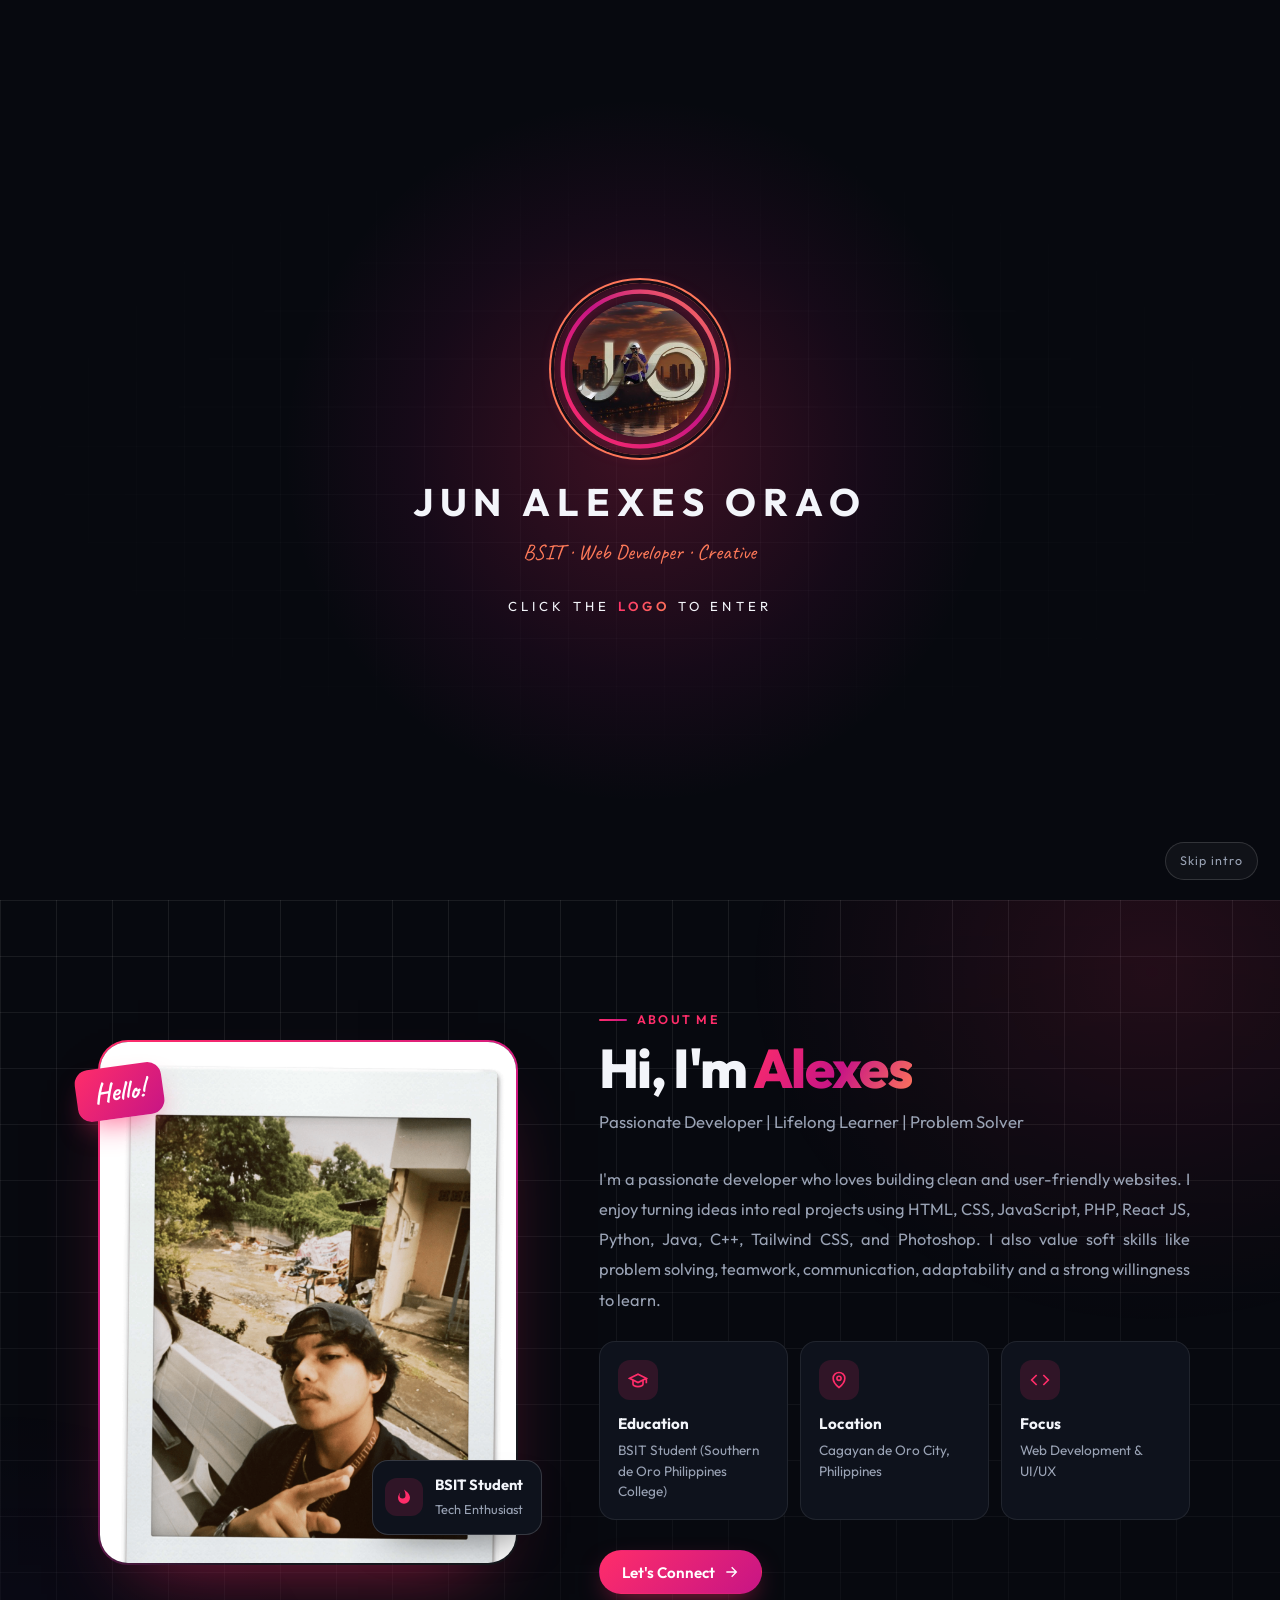
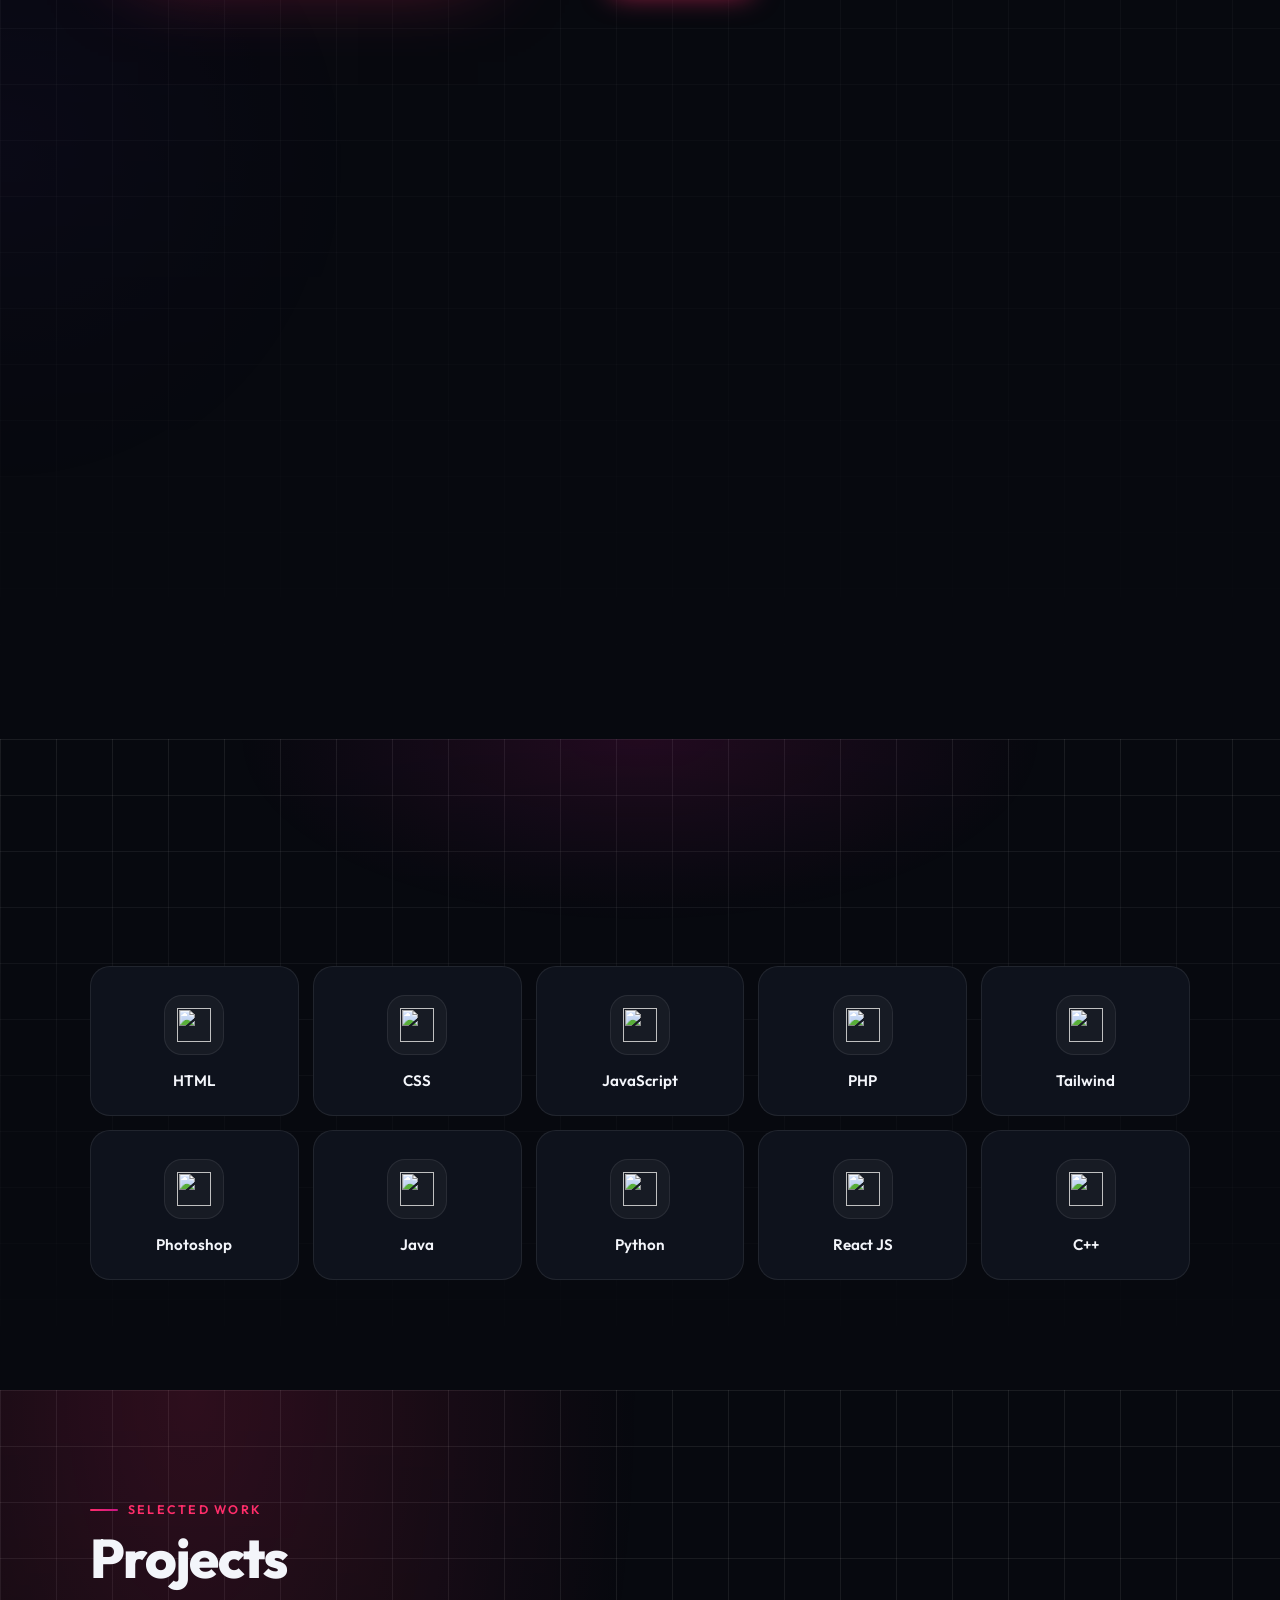
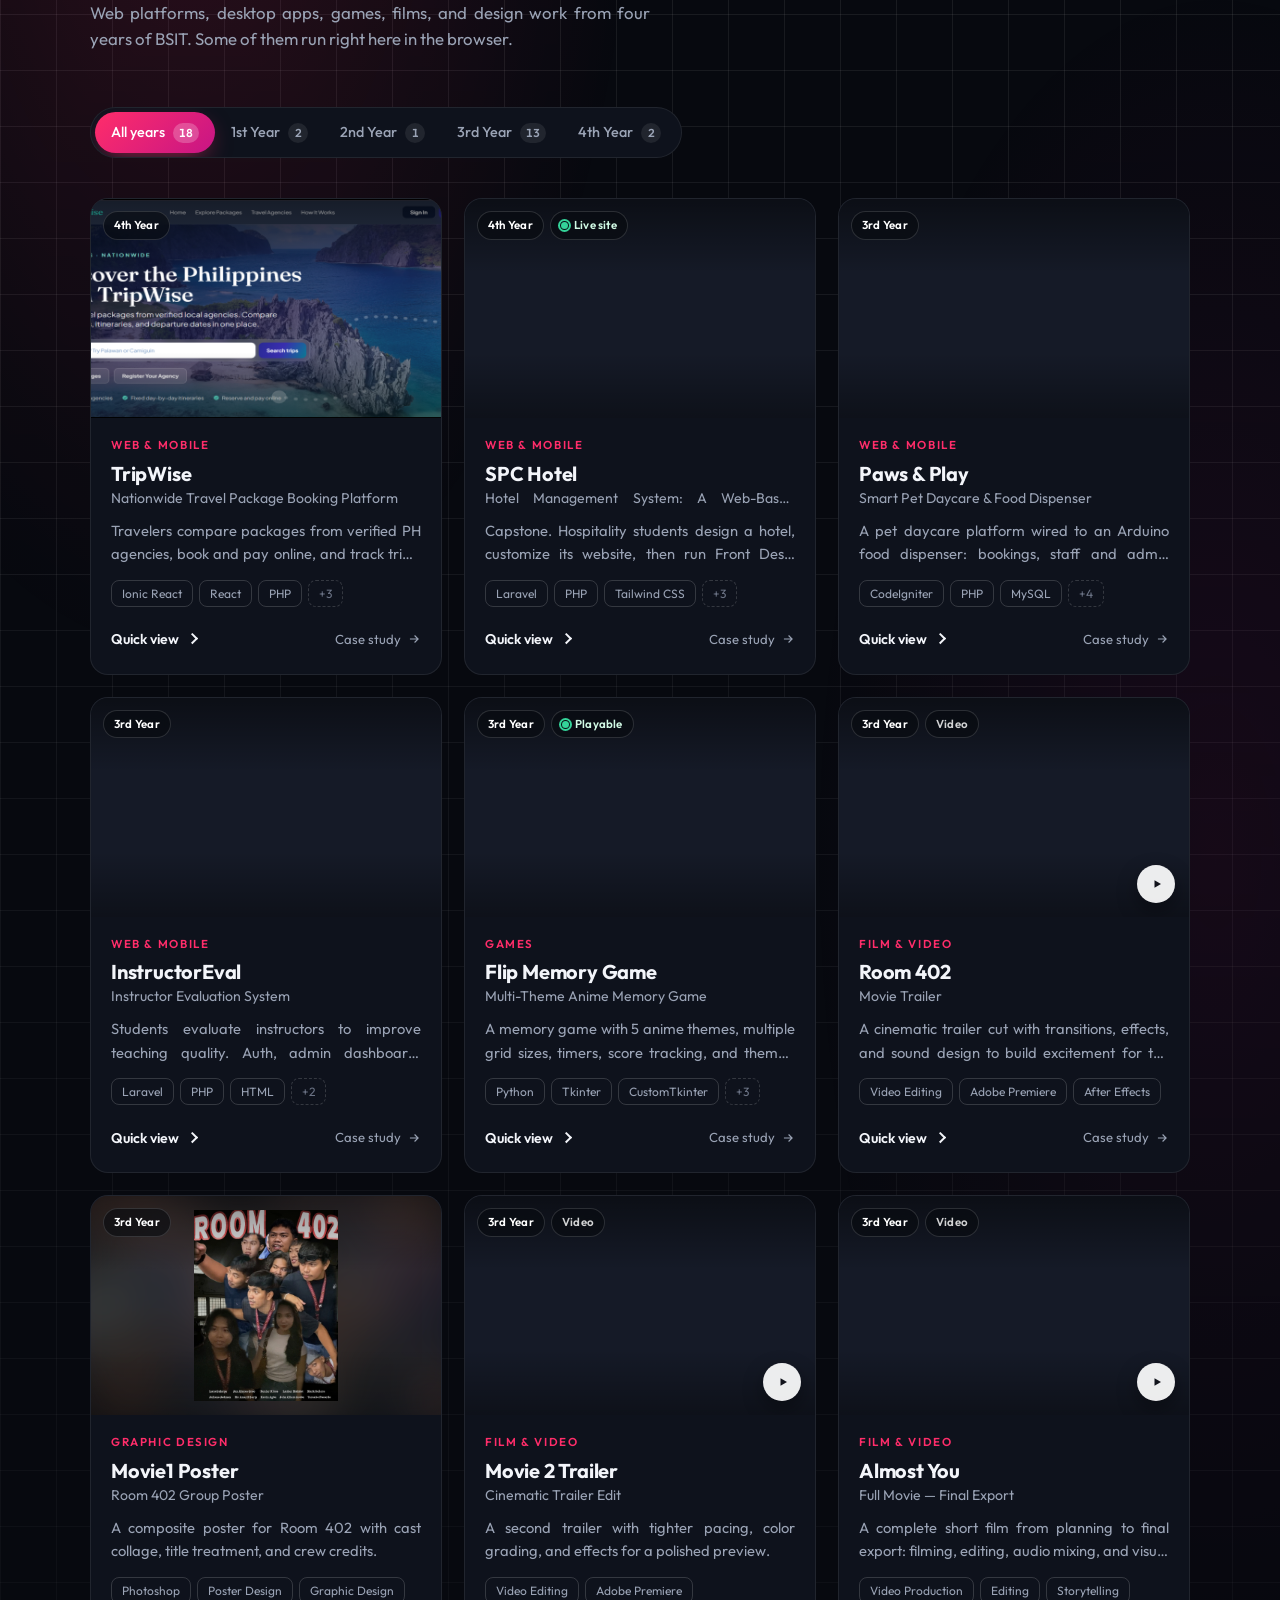
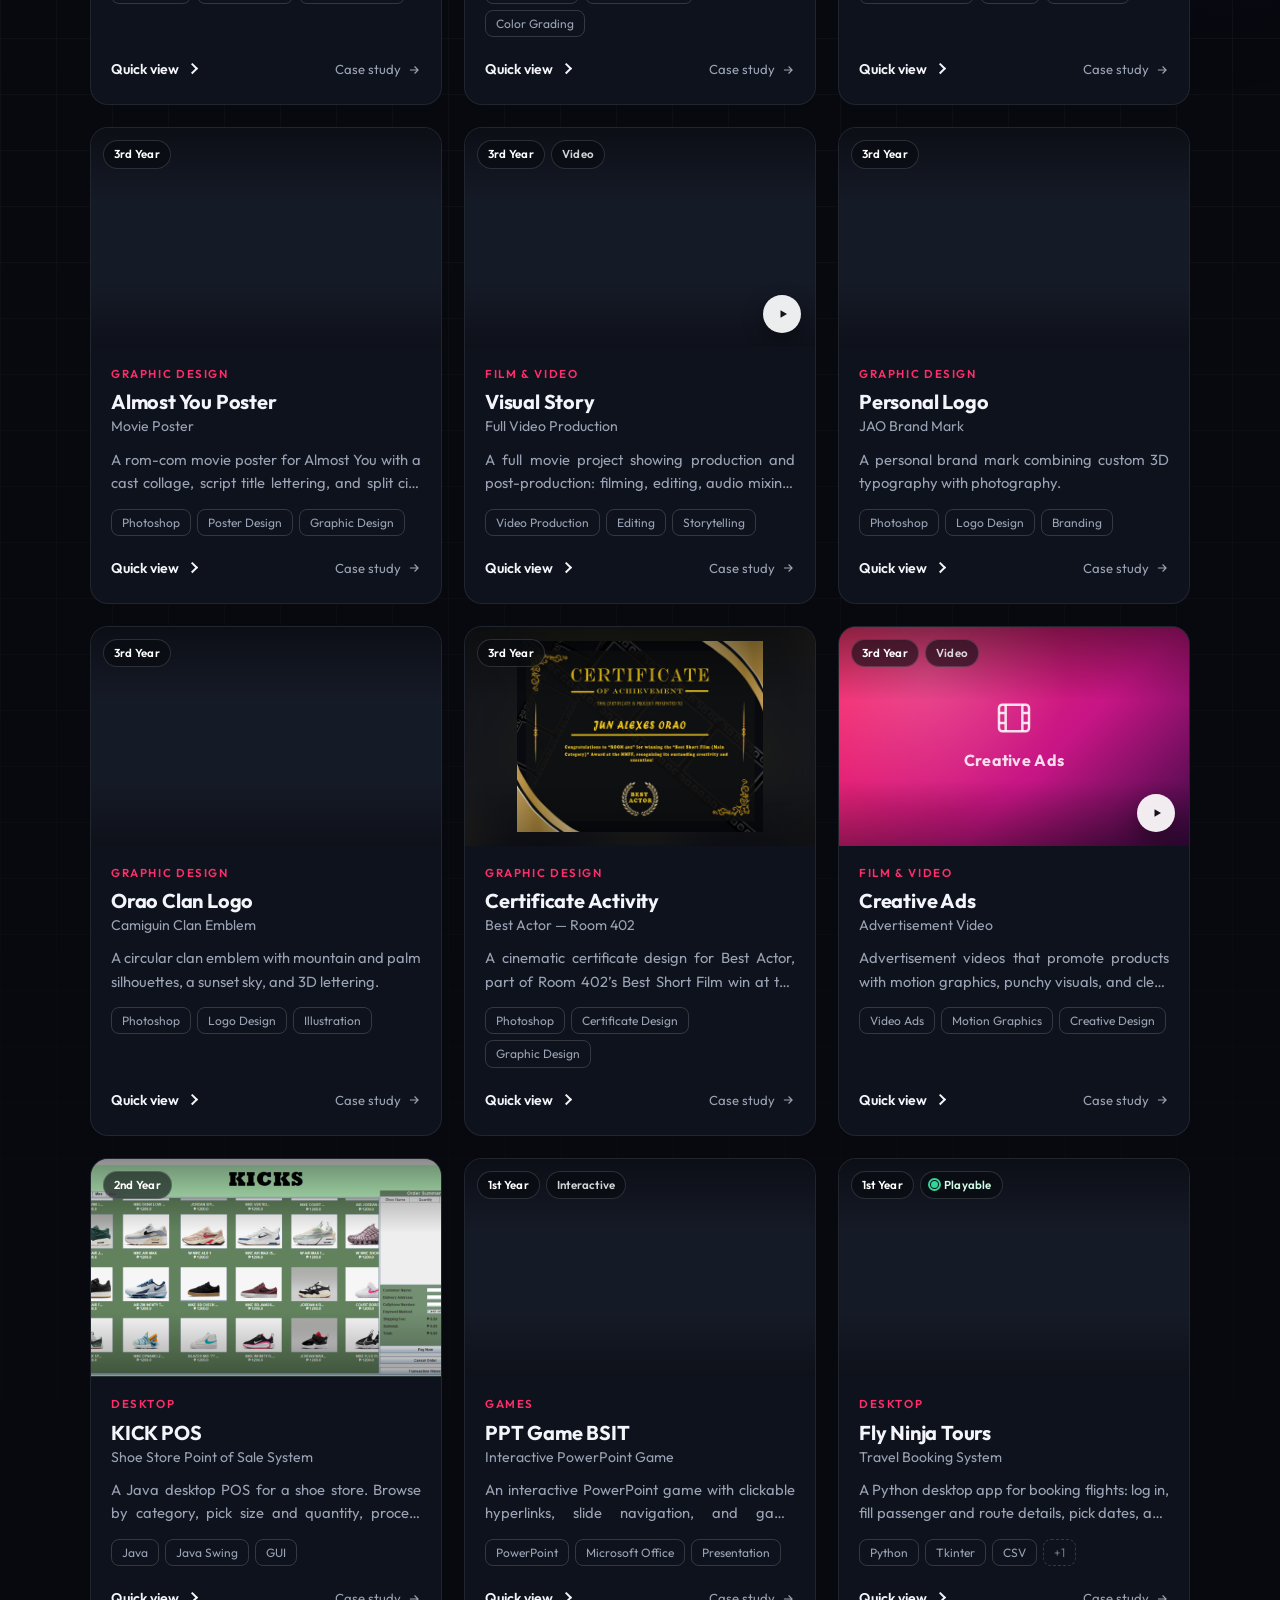
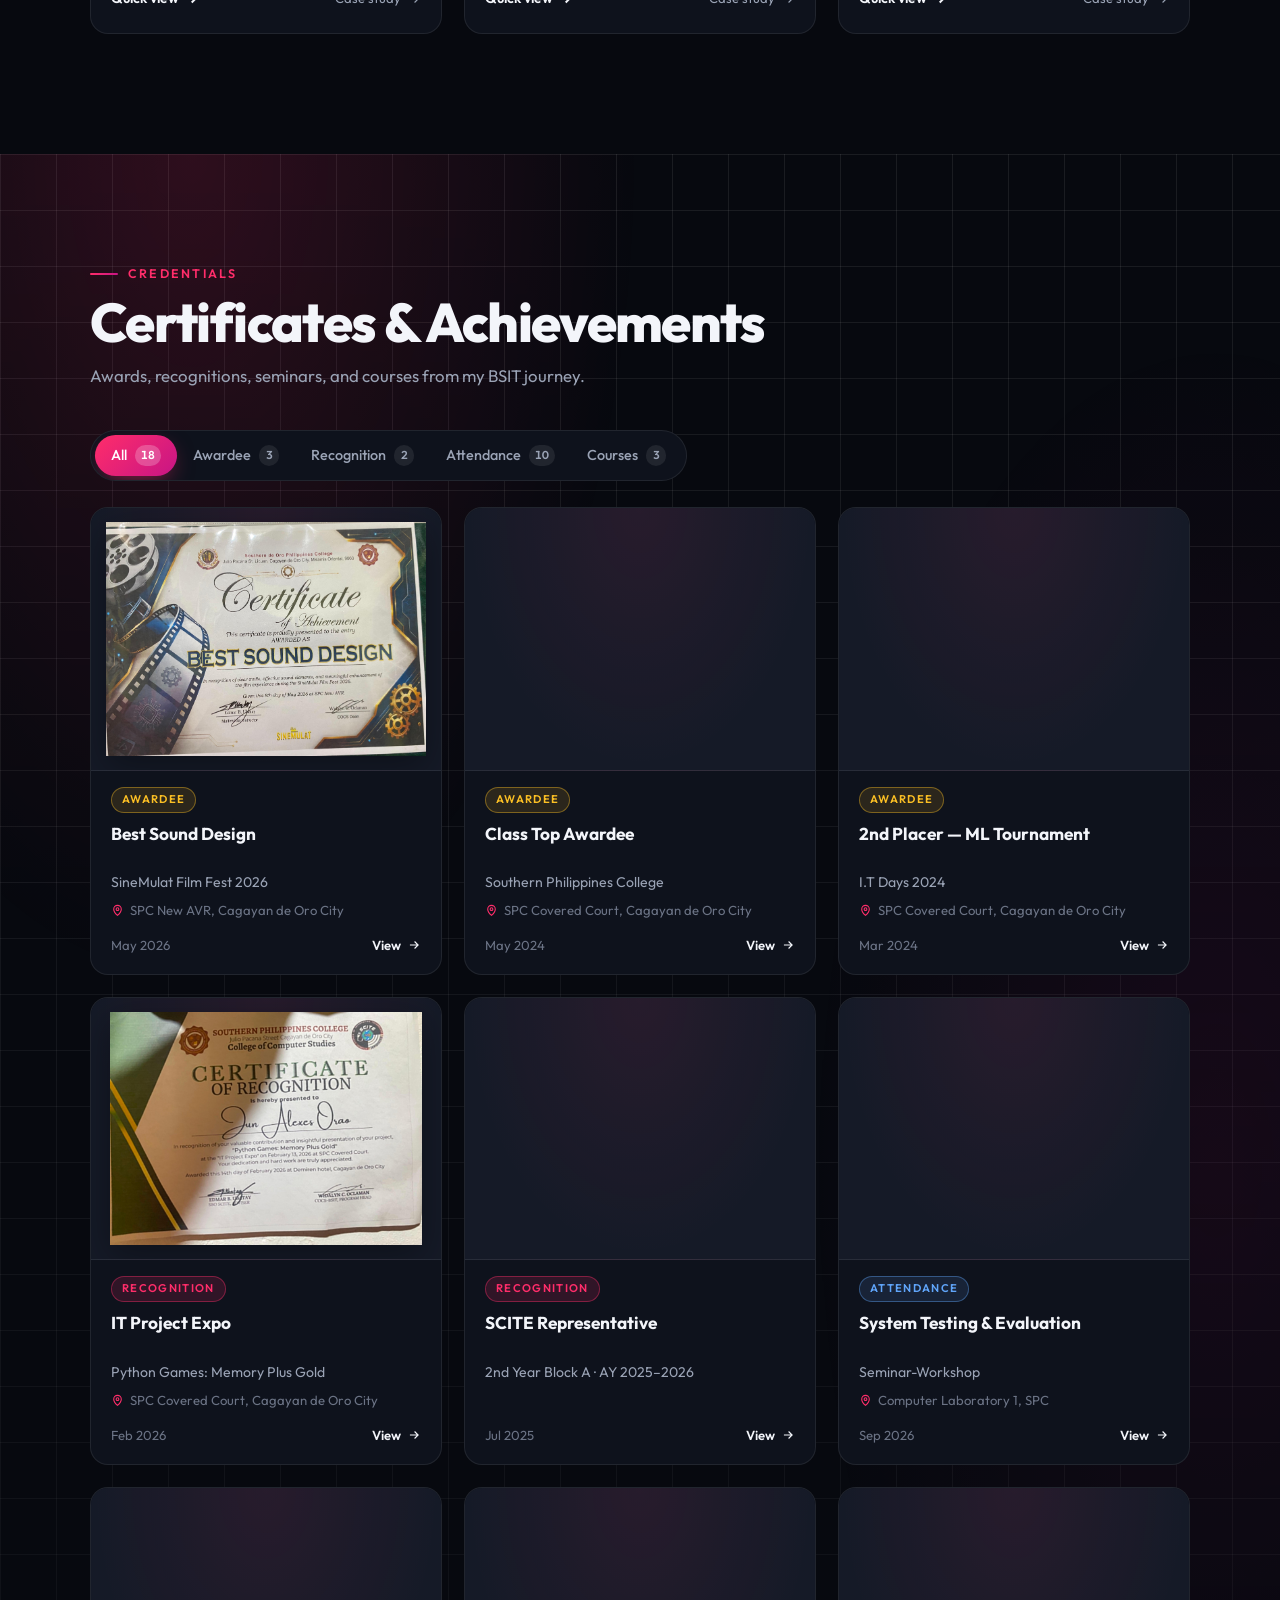
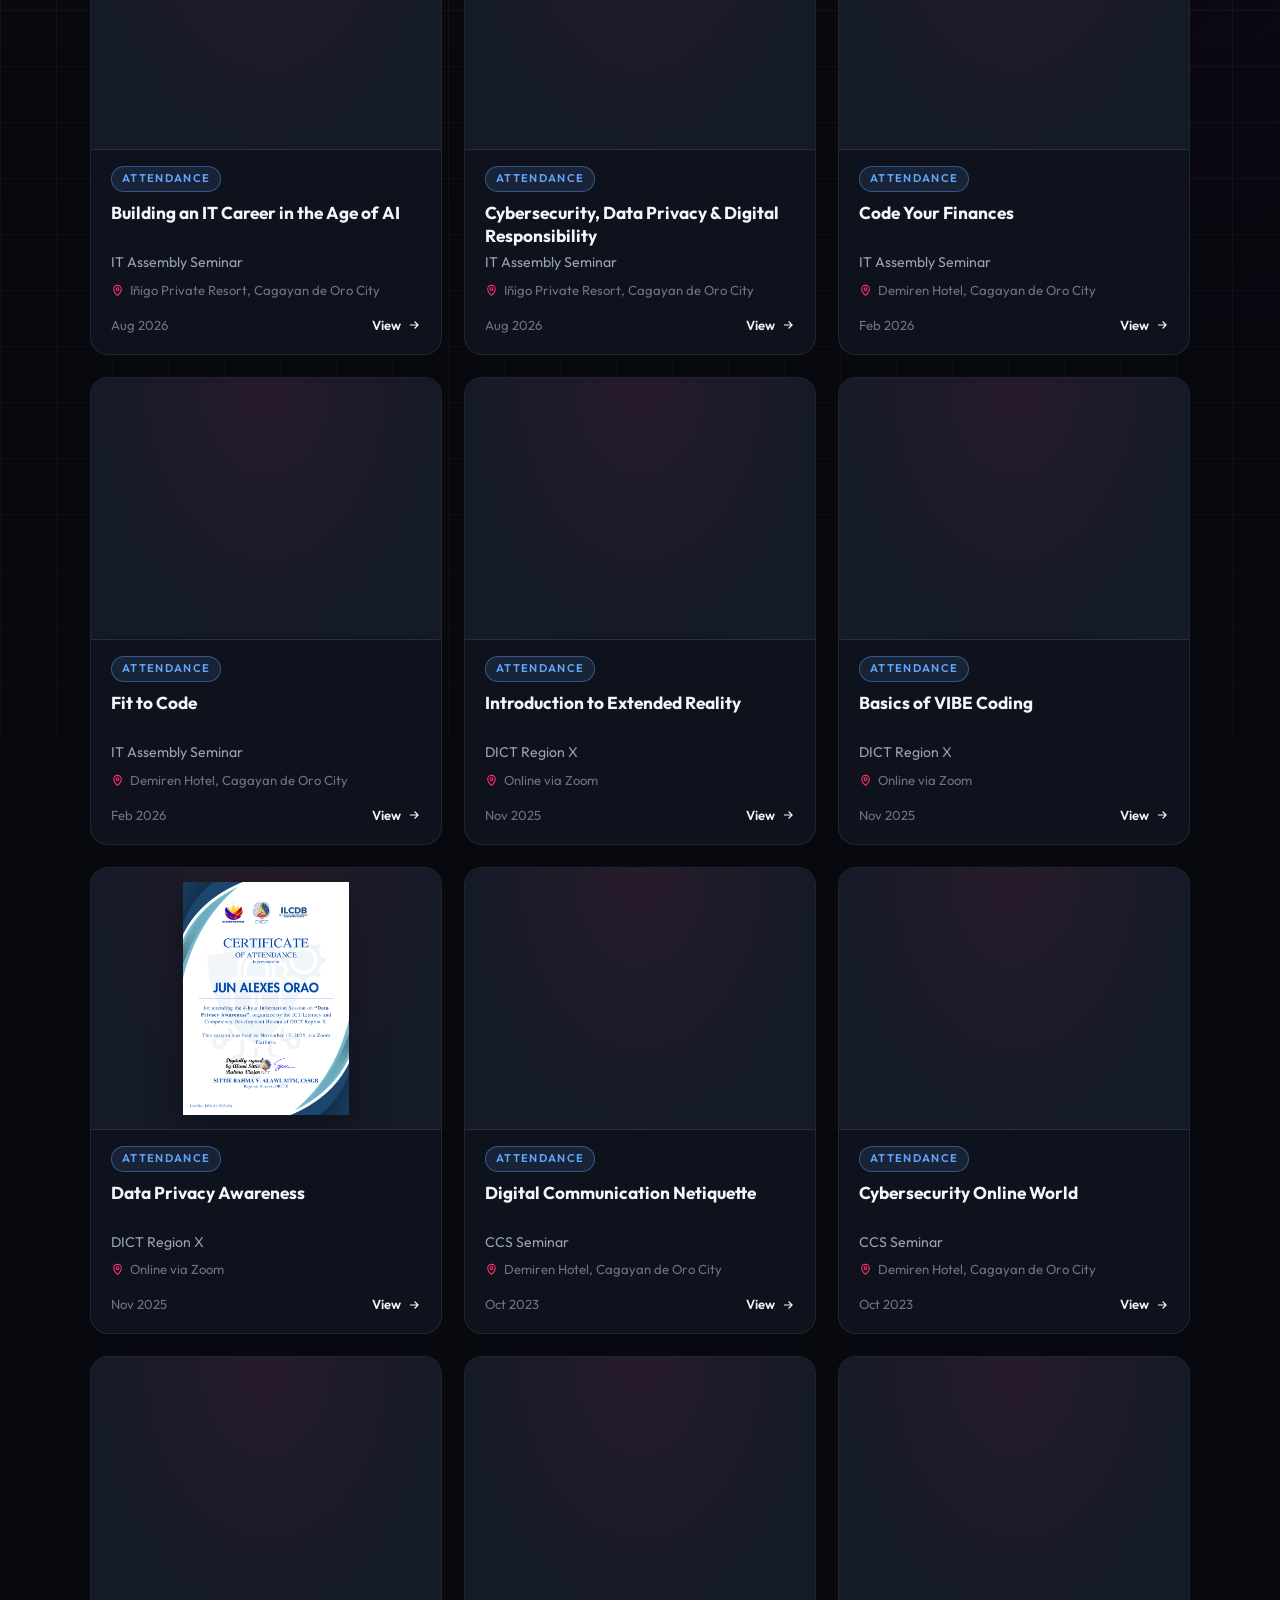
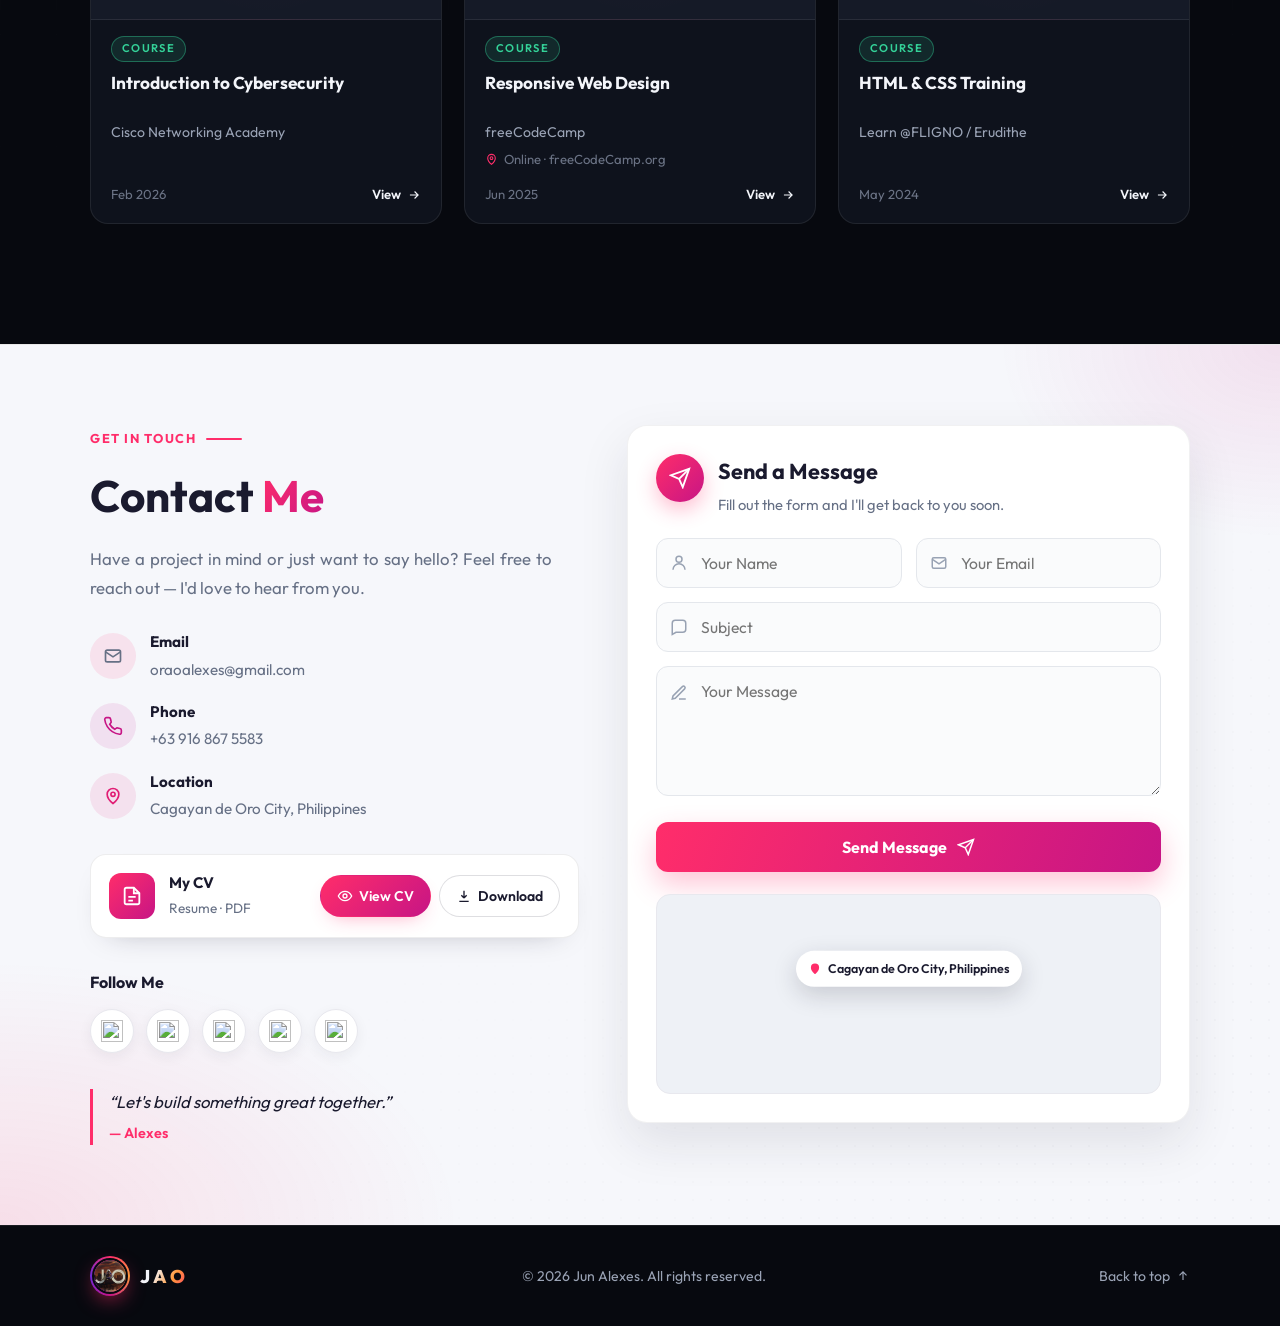
==== commit 5939b372: "update sa section and hide scrollbar" ====
--- a/index.html
+++ b/index.html
@@ -16,7 +16,7 @@
   <link rel="stylesheet" href="projects-section.css">
   <link rel="stylesheet" href="certificates-section.css">
   <link rel="stylesheet" href="modern.css">
-  <link rel="stylesheet" href="intro.css">
+  <link rel="stylesheet" href="intro.css?v=3">
   <script>
     (function () {
       var d = document.documentElement;
@@ -26,6 +26,8 @@
         if (!/[?&]intro/.test(location.search) && sessionStorage.getItem("jao-intro-seen")) return;
       } catch (e) { }
       d.classList.add("intro-on");
+      // Intro always lands on Home: no old scroll spot, no #section jump
+      if ("scrollRestoration" in history) history.scrollRestoration = "manual";
     })();
   </script>
 </head>
@@ -1109,7 +1111,7 @@
     </div>
   </footer>
 
-  <script src="intro.js"></script>
+  <script src="intro.js?v=3"></script>
   <script src="script.js"></script>
   <script src="projects-data.js"></script>
   <script src="projects-section.js"></script>
--- a/styles.css
+++ b/styles.css
@@ -21,6 +21,14 @@
 
 html {
   scroll-behavior: smooth;
+  /* Hide the page's vertical scrollbar; scrolling still works */
+  scrollbar-width: none;
+  -ms-overflow-style: none;
+}
+
+html::-webkit-scrollbar,
+body::-webkit-scrollbar {
+  display: none;
 }
 
 body {
